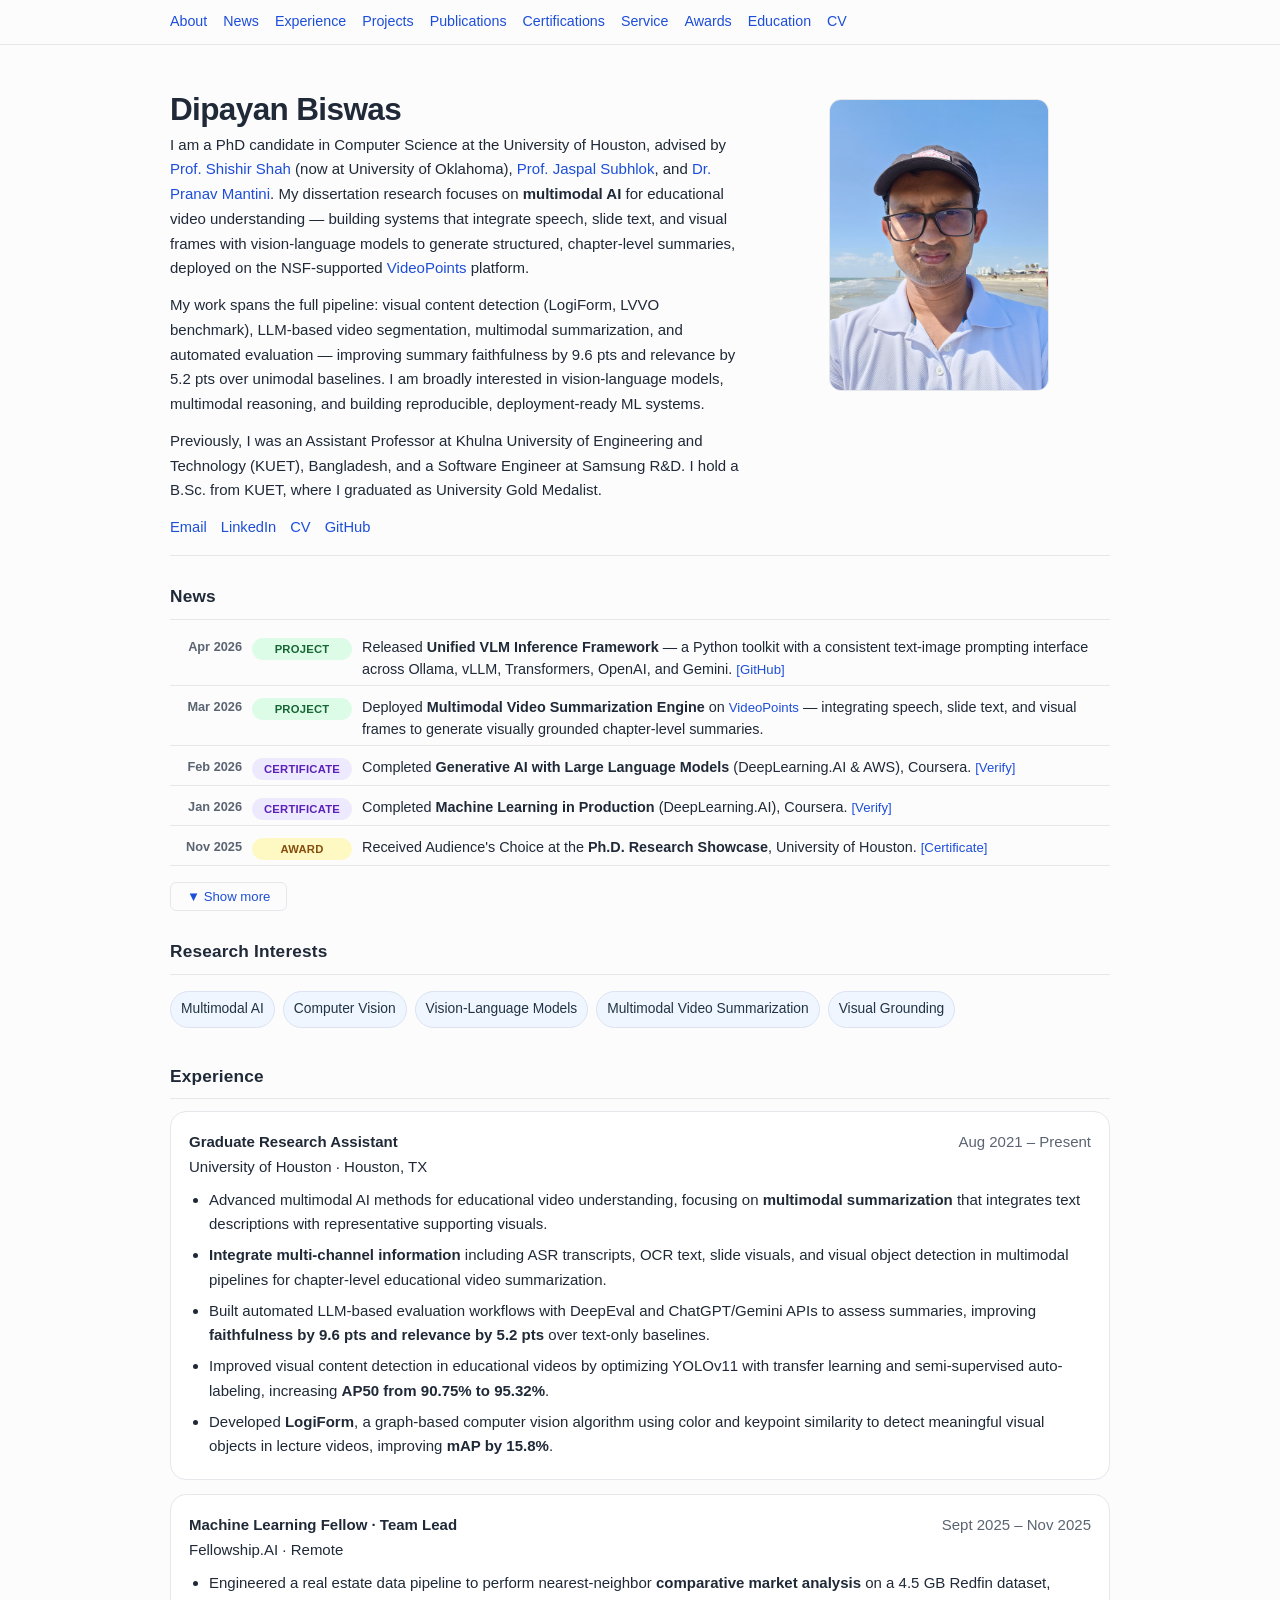
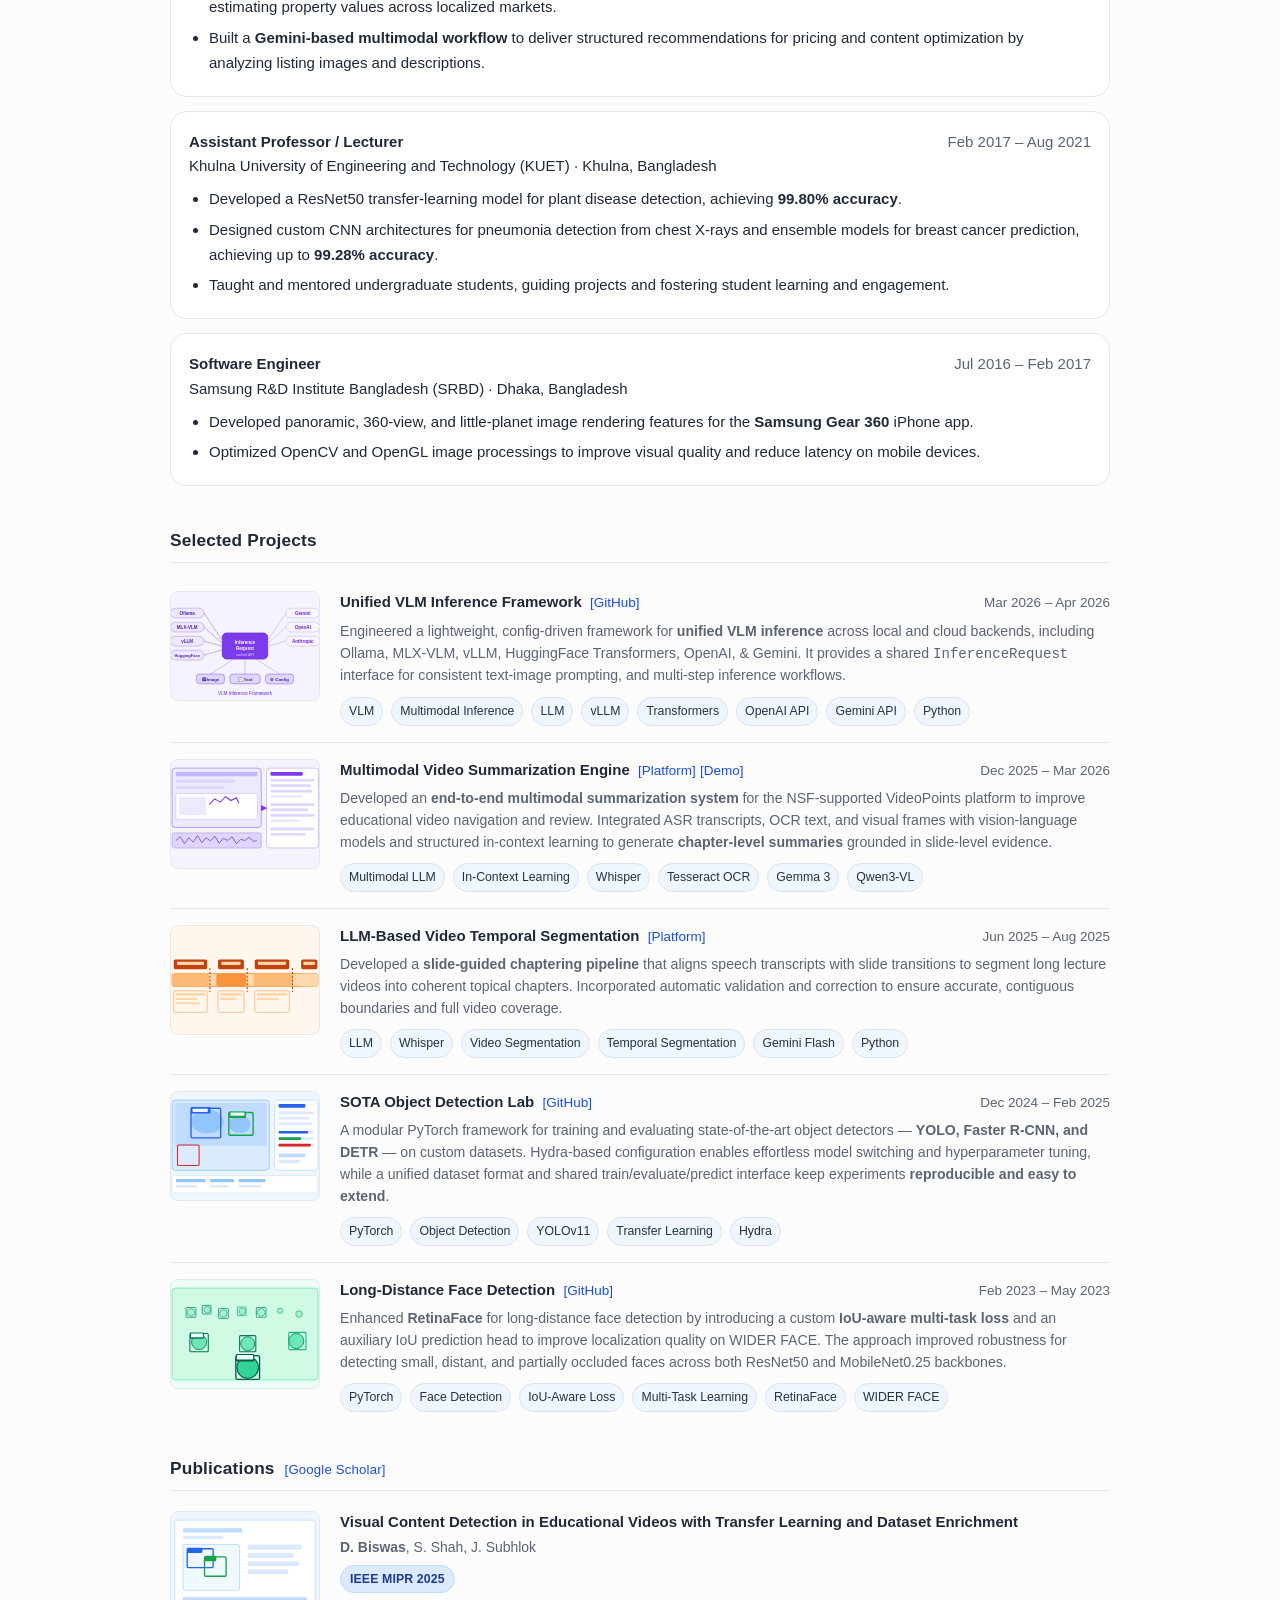
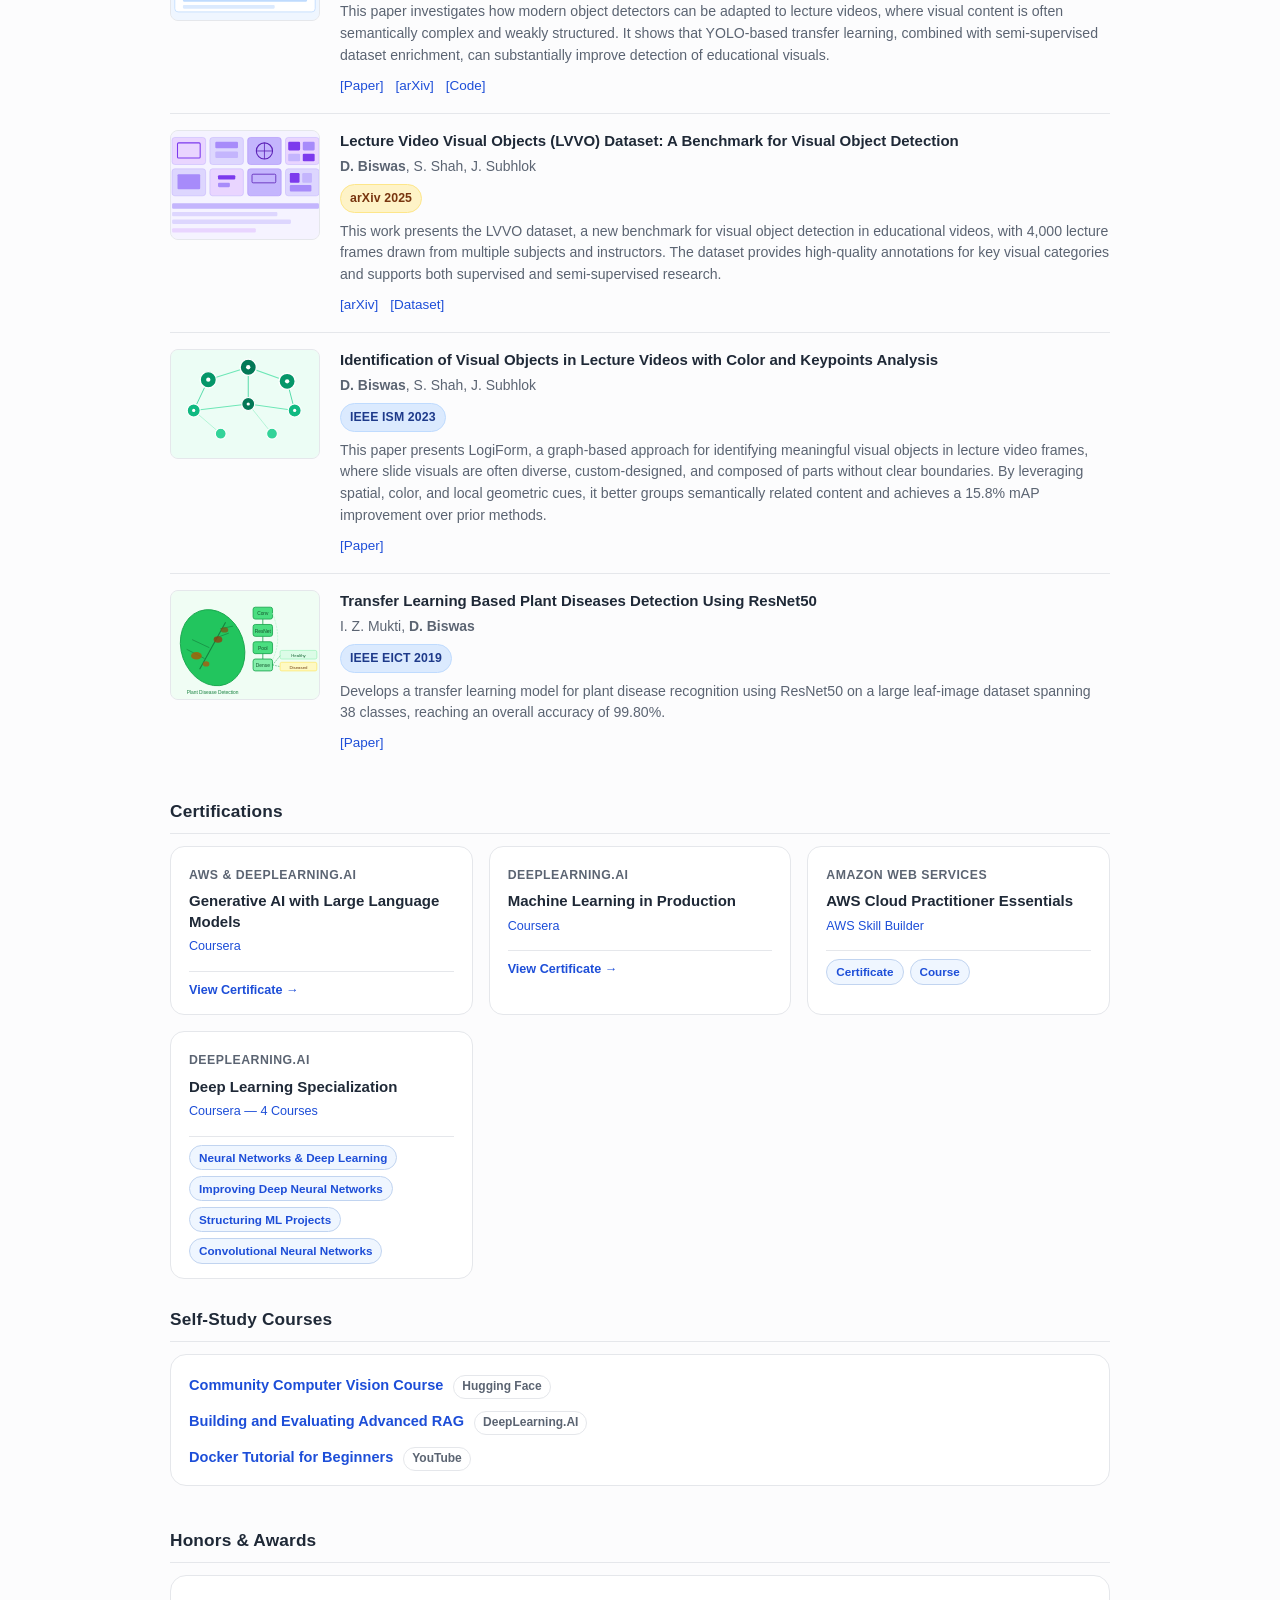
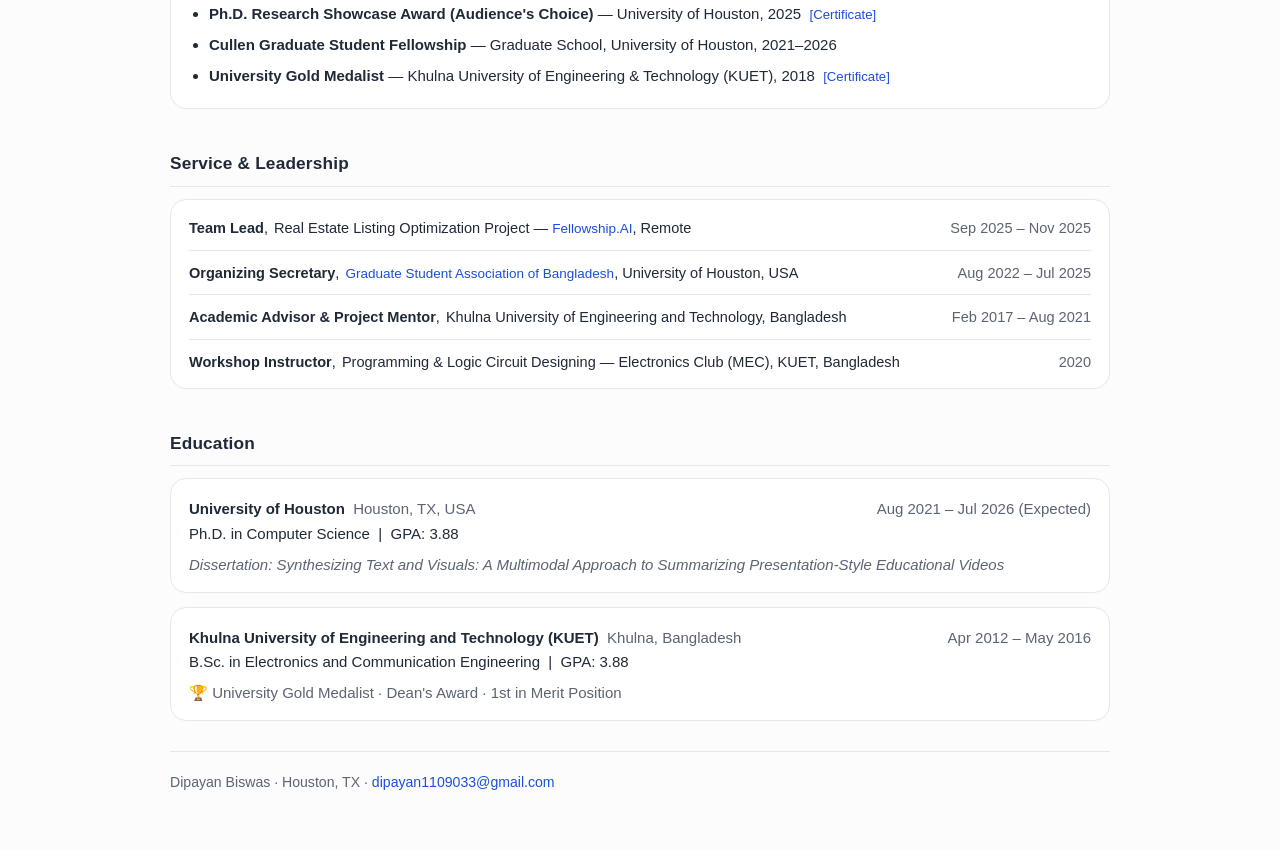
==== index.html @ 26b4e545 "intro updated" ====
<!DOCTYPE html>
<html lang="en">
<head>
  <meta charset="UTF-8" />
  <meta name="viewport" content="width=device-width, initial-scale=1.0" />
  <title>Dipayan Biswas &ndash; PhD Candidate, University of Houston</title>
  <meta name="description" content="Dipayan Biswas &mdash; PhD Candidate in Computer Science at the University of Houston. Research in multimodal AI, computer vision, and educational video understanding." />
  <link rel="stylesheet" href="style.css" />
</head>
<body>
  <nav>
    <div class="nav-inner">
      <a href="#about">About</a>
      <a href="#news">News</a>
      <a href="#experience">Experience</a>
      <a href="#projects">Projects</a>
      <a href="#publications">Publications</a>
      <a href="#certifications">Certifications</a>
      <a href="#service">Service</a>
      <a href="#honors">Awards</a>
      <a href="#education">Education</a>
      <a href="assets/Dipayan_Biswas_Resume.pdf" target="_blank" rel="noopener">CV</a>
    </div>
  </nav>

  <div class="wrap">
    <header id="about">
      <div class="intro">
        <h1>Dipayan Biswas</h1>
        <p>
          I am a PhD candidate in Computer Science at the University of Houston, advised by <a href="https://scholar.google.com/citations?user=gJ3JGSsAAAAJ&hl=en" target="_blank" rel="noopener">Prof. Shishir Shah</a> (now at University of Oklahoma), <a href="https://scholar.google.com/citations?user=casX4XgAAAAJ&hl=en" target="_blank" rel="noopener">Prof. Jaspal Subhlok</a>, and <a href="https://scholar.google.com/citations?user=92kHkLAAAAAJ&hl=en" target="_blank" rel="noopener">Dr. Pranav Mantini</a>. My dissertation research focuses on <strong>multimodal AI</strong> for educational video understanding &mdash; building systems that integrate speech, slide text, and visual frames with vision-language models to generate structured, chapter-level summaries, deployed on the NSF-supported <a href="https://videopoints.org/" target="_blank" rel="noopener">VideoPoints</a> platform.
        </p>
        <p>
          My work spans the full pipeline: visual content detection (LogiForm, LVVO benchmark), LLM-based video segmentation, multimodal summarization, and automated evaluation &mdash; improving summary faithfulness by 9.6 pts and relevance by 5.2 pts over unimodal baselines. I am broadly interested in vision-language models, multimodal reasoning, and building reproducible, deployment-ready ML systems.
        </p>
        <p>
          Previously, I was an Assistant Professor at Khulna University of Engineering and Technology (KUET), Bangladesh, and a Software Engineer at Samsung R&amp;D. I hold a B.Sc. from KUET, where I graduated as University Gold Medalist.
        </p>
        <div class="links">
          <a href="mailto:dipayan1109033@gmail.com">Email</a>
          <a href="https://linkedin.com/in/dbiswas33" target="_blank" rel="noopener">LinkedIn</a>
          <a href="assets/Dipayan_Biswas_Resume.pdf" target="_blank" rel="noopener">CV</a>
          <a href="https://github.com/dbiswas55" target="_blank" rel="noopener">GitHub</a>
          <!-- <a href="https://scholar.google.com/citations?user=PLACEHOLDER" target="_blank" rel="noopener">Google Scholar</a> -->
        </div>
      </div>
      <div class="photo">
        <img src="assets/photo.jpeg" alt="Dipayan Biswas" />
      </div>
    </header>

    <!-- NEWS -->
    <section id="news">
      <h2>News</h2>
      <ul class="news-list" id="news-list">
        <li data-index="0">
          <span class="news-date">Apr 2026</span>
          <span class="news-tag tag-project">Project</span>
          <span class="news-text">Released <strong>Unified VLM Inference Framework</strong> — a Python toolkit with a consistent text-image prompting interface across Ollama, vLLM, Transformers, OpenAI, and Gemini. <a href="https://github.com/dbiswas55/VLM-Inferences" target="_blank" rel="noopener" class="section-link">[GitHub]</a></span>
        </li>
        <li data-index="1">
          <span class="news-date">Mar 2026</span>
          <span class="news-tag tag-project">Project</span>
          <span class="news-text">Deployed <strong>Multimodal Video Summarization Engine</strong> on <a href="https://videopoints.org" target="_blank" rel="noopener" class="section-link">VideoPoints</a> — integrating speech, slide text, and visual frames to generate visually grounded chapter-level summaries.</span>
        </li>
        <li data-index="2">
          <span class="news-date">Feb 2026</span>
          <span class="news-tag tag-cert">Certificate</span>
          <span class="news-text">Completed <strong>Generative AI with Large Language Models</strong> (DeepLearning.AI &amp; AWS), Coursera. <a href="https://www.coursera.org/account/accomplishments/verify/81IALDZGU7AP" target="_blank" rel="noopener" class="section-link">[Verify]</a></span>
        </li>
        <li data-index="3">
          <span class="news-date">Jan 2026</span>
          <span class="news-tag tag-cert">Certificate</span>
          <span class="news-text">Completed <strong>Machine Learning in Production</strong> (DeepLearning.AI), Coursera. <a href="https://www.coursera.org/account/accomplishments/verify/0VEG5PX91CWO" target="_blank" rel="noopener" class="section-link">[Verify]</a></span>
        </li>
        <li data-index="4">
          <span class="news-date">Nov 2025</span>
          <span class="news-tag tag-award">Award</span>
          <span class="news-text">Received Audience&#39;s Choice at the <strong>Ph.D. Research Showcase</strong>, University of Houston. <a href="assets/docs/certificates/phd_research_showcase.pdf" target="_blank" rel="noopener" class="section-link">[Certificate]</a></span>
        </li>
        <li data-index="5" class="news-hidden">
          <span class="news-date">Nov 2025</span>
          <span class="news-tag tag-industry">Industry</span>
          <span class="news-text">Completed ML Fellowship at <strong>Fellowship.AI</strong> as Team Lead for a real estate multimodal pipeline project.</span>
        </li>
        <li data-index="6" class="news-hidden">
          <span class="news-date">Nov 2025</span>
          <span class="news-tag tag-cert">Certificate</span>
          <span class="news-text">Completed <strong>AWS Cloud Practitioner Essentials</strong> (Amazon Web Services). <a href="assets/docs/certificates/aws_cloud_practitioner.pdf" target="_blank" rel="noopener" class="section-link">[Certificate]</a></span>
        </li>
        <li data-index="7" class="news-hidden">
          <span class="news-date">Aug 2025</span>
          <span class="news-tag tag-talk">Talk</span>
          <span class="news-text">Presented at <strong>IEEE MIPR 2025</strong> (San Jose, CA) &mdash; <em>&#8220;Visual Content Detection in Educational Videos with Transfer Learning and Dataset Enrichment&#8221;</em>.</span>
        </li>
        <li data-index="8" class="news-hidden">
          <span class="news-date">Aug 2025</span>
          <span class="news-tag tag-project">Project</span>
          <span class="news-text">Deployed <strong>LLM-Based Video Temporal Segmentation</strong> on <a href="https://videopoints.org" target="_blank" rel="noopener" class="section-link">VideoPoints</a> — slide-guided lecture video chaptering.</span>
        </li>
        <li data-index="13" class="news-hidden">
          <span class="news-date">Jul 2025</span>
          <span class="news-tag tag-misc">Course</span>
          <span class="news-text">Completed <a href="https://learn.deeplearning.ai/courses/building-evaluating-advanced-rag" target="_blank" rel="noopener"><strong>Building and Evaluating Advanced RAG</strong></a> — DeepLearning.AI.</span>
        </li>
        <li data-index="9" class="news-hidden">
          <span class="news-date">Jul 2025</span>
          <span class="news-tag tag-misc">Service</span>
          <span class="news-text">Concluded 3 years as <strong>Organizing Secretary</strong>, Graduate Student Association of Bangladesh (GSAB), University of Houston.</span>
        </li>
        <li data-index="10" class="news-hidden">
          <span class="news-date">Jun 2025</span>
          <span class="news-tag tag-paper">Dataset</span>
          <span class="news-text">Released <strong>LVVO</strong>, a new benchmark for visual object detection in lecture videos. <a href="https://arxiv.org/abs/2506.13657" target="_blank" rel="noopener" class="section-link">[arXiv]</a></span>
        </li>
        <li data-index="11" class="news-hidden">
          <span class="news-date">May 2025</span>
          <span class="news-tag tag-paper">Paper</span>
          <span class="news-text"><em>&#8220;Visual Content Detection in Educational Videos with Transfer Learning and Dataset Enrichment&#8221;</em> accepted at <strong>IEEE MIPR 2025</strong>.</span>
        </li>
        <li data-index="12" class="news-hidden">
          <span class="news-date">Feb 2025</span>
          <span class="news-tag tag-project">Project</span>
          <span class="news-text">Released <strong>SOTA Object Detection Lab</strong> — modular PyTorch framework for training YOLO, Faster R-CNN, and DETR with Hydra config. <a href="https://github.com/dbiswas55/SOTA-Detection-Lab" target="_blank" rel="noopener" class="section-link">[GitHub]</a></span>
        </li>
        <li data-index="14" class="news-hidden">
          <span class="news-date"> Dec 2024</span>
          <span class="news-tag tag-misc">Course</span>
          <span class="news-text">Completed <a href="https://huggingface.co/learn/computer-vision-course/unit0/welcome/welcome" target="_blank" rel="noopener"><strong>Community Computer Vision Course</strong></a> — Hugging Face.</span>
        </li>
        <li data-index="15" class="news-hidden">
          <span class="news-date">2023</span>
          <span class="news-tag tag-misc">Course</span>
          <span class="news-text">Completed <a href="https://www.youtube.com/watch?v=pTFZFxd4hOI" target="_blank" rel="noopener"><strong>Docker Tutorial for Beginners</strong></a> — YouTube.</span>
        </li>
        <li data-index="16" class="news-hidden">
          <span class="news-date">2022</span>
          <span class="news-tag tag-misc">Service</span>
          <span class="news-text">Joined as <strong>Organizing Secretary</strong>, Graduate Student Association of Bangladesh (GSAB), University of Houston.</span>
        </li>
      </ul>
      <button class="news-toggle" id="news-toggle" onclick="toggleNews()">&#9660;&nbsp;Show more</button>
    </section>

    <!-- RESEARCH INTERESTS -->
    <section id="research">
      <h2>Research Interests</h2>
      <div class="chips" style="padding: 4px 0 8px;">
        <span class="chip">Multimodal AI</span>
        <span class="chip">Computer Vision</span>
        <span class="chip">Vision-Language Models</span>
        <span class="chip">Multimodal Video Summarization</span>
        <span class="chip">Visual Grounding</span>
        <!-- <span class="chip">Object Detection</span> -->
      </div>
    </section>

    <!-- EXPERIENCE -->
    <section id="experience">
      <h2>Experience</h2>

      <div class="card">
        <div class="item-head">
          <div>
            <div class="role">Graduate Research Assistant</div>
            <div>University of Houston &middot; Houston, TX</div>
          </div>
          <div class="meta">Aug 2021 &ndash; Present</div>
        </div>
        <ul>
          <li>Advanced multimodal AI methods for educational video understanding, focusing on <strong>multimodal summarization</strong> that integrates text descriptions with representative supporting visuals.</li>
          <li><strong> Integrate multi-channel information</strong> including ASR transcripts, OCR text, slide visuals, and visual object detection in multimodal pipelines for chapter-level educational video summarization.</li>
          <li>Built automated LLM-based evaluation workflows with DeepEval and ChatGPT/Gemini APIs to assess summaries, improving <strong>faithfulness by 9.6 pts and relevance by 5.2 pts</strong> over text-only baselines.</li>
          <li>Improved visual content detection in educational videos by optimizing YOLOv11 with transfer learning and semi-supervised auto-labeling, increasing <strong>AP50 from 90.75% to 95.32%</strong>.</li>
          <li>Developed <strong>LogiForm</strong>, a graph-based computer vision algorithm using color and keypoint similarity to detect meaningful visual objects in lecture videos, improving <strong>mAP by 15.8%</strong>.</li>
        </ul>
      </div>

      <div class="card">
        <div class="item-head">
          <div>
            <div class="role">Machine Learning Fellow &middot; Team Lead</div>
            <div>Fellowship.AI &middot; Remote</div>
          </div>
          <div class="meta">Sept 2025 &ndash; Nov 2025</div>
        </div>
        <ul>
          <li>Engineered a real estate data pipeline to perform nearest-neighbor <strong>comparative market analysis</strong> on a 4.5 GB Redfin dataset, estimating property values across localized markets.</li>
          <li>Built a <strong>Gemini-based multimodal workflow</strong> to deliver structured recommendations for pricing and content optimization by analyzing listing images and descriptions.</li>
        </ul>
      </div>

      <div class="card">
        <div class="item-head">
          <div>
            <div class="role">Assistant Professor / Lecturer</div>
            <div>Khulna University of Engineering and Technology (KUET) &middot; Khulna, Bangladesh</div>
          </div>
          <div class="meta">Feb 2017 &ndash; Aug 2021</div>
        </div>
        <ul>
          <li>Developed a ResNet50 transfer-learning model for plant disease detection, achieving <strong>99.80% accuracy</strong>.</li>
          <li>Designed custom CNN architectures for pneumonia detection from chest X-rays and ensemble models for breast cancer prediction, achieving up to <strong>99.28% accuracy</strong>.</li>
          <li>Taught and mentored undergraduate students, guiding projects and fostering student learning and engagement.</li>
        </ul>
      </div>

      <div class="card">
        <div class="item-head">
          <div>
            <div class="role">Software Engineer</div>
            <div>Samsung R&amp;D Institute Bangladesh (SRBD) &middot; Dhaka, Bangladesh</div>
          </div>
          <div class="meta">Jul 2016 &ndash; Feb 2017</div>
        </div>
        <ul>
          <li>Developed panoramic, 360-view, and little-planet image rendering features for the <strong>Samsung Gear 360</strong> iPhone app.</li>
          <li>Optimized OpenCV and OpenGL image processings to improve visual quality and reduce latency on mobile devices.</li>
        </ul>
      </div>
    </section>

    <!-- PROJECTS -->
    <section id="projects">
      <h2>Selected Projects</h2>

      <div class="proj-card">
        <div class="proj-thumb">
          <img src="assets/images/projects/vlm_inference.svg" alt="VLM Inference Framework" />
        </div>
        <div class="proj-body">
          <div class="proj-head">
            <span class="proj-title">Unified VLM Inference Framework &nbsp;<a href="https://github.com/dbiswas55/VLM-Inferences" target="_blank" rel="noopener" class="inline-link">[GitHub]</a></span>
            <span class="meta proj-date">Mar 2026 &ndash; Apr 2026</span>
          </div>
          <p class="pub-desc">Engineered a lightweight, config-driven framework for <strong>unified VLM inference</strong> across local and cloud backends, including Ollama, MLX-VLM, vLLM, HuggingFace Transformers, OpenAI, &amp; Gemini. It provides a shared <code>InferenceRequest</code> interface for consistent text-image prompting, and multi-step inference workflows.</p>
          <!-- , and efficient lazy-loaded local clients -->
          <div class="chips proj-chips">
            <span class="chip">VLM</span>
            <span class="chip">Multimodal Inference</span>
            <span class="chip">LLM</span>
            <span class="chip">vLLM</span>
            <span class="chip">Transformers</span>
            <span class="chip">OpenAI API</span>
            <span class="chip">Gemini API</span>
            <span class="chip">Python</span>
          </div>
        </div>
      </div>

      <div class="proj-card">
        <div class="proj-thumb">
          <img src="assets/images/projects/multimodal_summarization.svg" alt="Multimodal Video Summarization" />
        </div>
        <div class="proj-body">
          <div class="proj-head">
            <span class="proj-title">Multimodal Video Summarization Engine &nbsp;<a href="https://videopoints.org" target="_blank" rel="noopener" class="inline-link">[Platform]</a> <a href="https://new.videopoints.org/public/data/resources/review_summary_guide_embed.html" target="_blank" rel="noopener" class="inline-link">[Demo]</a></span>
            <span class="meta proj-date">Dec 2025 &ndash; Mar 2026</span>
          </div>
          <p class="pub-desc">Developed an <strong>end-to-end multimodal summarization system</strong> for the NSF-supported VideoPoints platform to improve educational video navigation and review. Integrated ASR transcripts, OCR text, and visual frames with vision-language models and structured in-context learning to generate <strong>chapter-level summaries</strong> grounded in slide-level evidence.</p>
          <div class="chips proj-chips">
            <span class="chip">Multimodal LLM</span>
            <span class="chip">In-Context Learning</span>
            <span class="chip">Whisper</span>
            <span class="chip">Tesseract OCR</span>
            <span class="chip">Gemma 3</span>
            <span class="chip">Qwen3-VL</span>
          </div>
        </div>
      </div>

      <div class="proj-card">
        <div class="proj-thumb">
          <img src="assets/images/projects/video_segmentation.svg" alt="LLM Video Temporal Segmentation" />
        </div>
        <div class="proj-body">
          <div class="proj-head">
            <span class="proj-title">LLM-Based Video Temporal Segmentation &nbsp;<a href="https://videopoints.org" target="_blank" rel="noopener" class="inline-link">[Platform]</a></span>
            <span class="meta proj-date">Jun 2025 &ndash; Aug 2025</span>
          </div>
          <p class="pub-desc">Developed a <strong>slide-guided chaptering pipeline</strong> that aligns speech transcripts with slide transitions to segment long lecture videos into coherent topical chapters. Incorporated automatic validation and correction to ensure accurate, contiguous boundaries and full video coverage.</p>
          <div class="chips proj-chips">
            <span class="chip">LLM</span>
            <span class="chip">Whisper</span>
            <span class="chip">Video Segmentation</span>
            <span class="chip">Temporal Segmentation</span>
            <span class="chip">Gemini Flash</span>
            <span class="chip">Python</span>
          </div>
        </div>
      </div>

      <div class="proj-card">
        <div class="proj-thumb">
          <img src="assets/images/projects/object_detection.svg" alt="SOTA Object Detection Lab" />
        </div>
        <div class="proj-body">
          <div class="proj-head">
            <span class="proj-title">SOTA Object Detection Lab &nbsp;<a href="https://github.com/dbiswas55/SOTA-Detection-Lab" target="_blank" rel="noopener" class="inline-link">[GitHub]</a></span>
            <span class="meta proj-date">Dec 2024 &ndash; Feb 2025</span>
          </div>
          <p class="pub-desc">A modular PyTorch framework for training and evaluating state-of-the-art object detectors &mdash; <strong>YOLO, Faster R-CNN, and DETR</strong> &mdash; on custom datasets. Hydra-based configuration enables effortless model switching and hyperparameter tuning, while a unified dataset format and shared train/evaluate/predict interface keep experiments <strong>reproducible and easy to extend</strong>.</p>
          <div class="chips proj-chips">
            <span class="chip">PyTorch</span>
            <span class="chip">Object Detection</span>
            <span class="chip">YOLOv11</span>
            <span class="chip">Transfer Learning</span>
            <span class="chip">Hydra</span>
          </div>
        </div>
      </div>

      <div class="proj-card">
        <div class="proj-thumb">
          <img src="assets/images/projects/face_detection.svg" alt="Long-Distance Face Detection" />
        </div>
        <div class="proj-body">
          <div class="proj-head">
            <span class="proj-title">Long-Distance Face Detection &nbsp;<a href="https://github.com/dbiswas55/Pytorch_Retinaface-v.2" target="_blank" rel="noopener" class="inline-link">[GitHub]</a></span>
            <span class="meta proj-date">Feb 2023 &ndash; May 2023</span>
          </div>
          <p class="pub-desc">Enhanced <strong>RetinaFace</strong> for long-distance face detection by introducing a custom <strong>IoU-aware multi-task loss</strong> and an auxiliary IoU prediction head to improve localization quality on WIDER FACE. The approach improved robustness for detecting small, distant, and partially occluded faces across both ResNet50 and MobileNet0.25 backbones.</p>
          <div class="chips proj-chips">
            <span class="chip">PyTorch</span>
            <span class="chip">Face Detection</span>
            <span class="chip">IoU-Aware Loss</span>
            <span class="chip">Multi-Task Learning</span>
            <span class="chip">RetinaFace</span>
            <span class="chip">WIDER FACE</span>
          </div>
        </div>
      </div>
    </section>

    <!-- PUBLICATIONS -->
    <section id="publications">
      <h2>Publications &nbsp;<a href="https://scholar.google.com/citations?user=ABYZTxMAAAAJ" target="_blank" rel="noopener" class="section-link">[Google Scholar]</a></h2>

      <div class="pub-card">
        <div class="pub-thumb">
          <img src="assets/images/publications/mipr2025.svg" alt="MIPR 2025 thumbnail" />
        </div>
        <div class="pub-body">
          <div class="pub-title">
            <a href="https://ieeexplore.ieee.org/abstract/document/11225934" target="_blank" rel="noopener">Visual Content Detection in Educational Videos with Transfer Learning and Dataset Enrichment</a>
          </div>
          <div class="pub-authors"><strong>D. Biswas</strong>, S. Shah, J. Subhlok</div>
          <div class="pub-venue"><span class="venue-badge venue-conf">IEEE MIPR 2025</span></div>
          <p class="pub-desc">This paper investigates how modern object detectors can be adapted to lecture videos, where visual content is often semantically complex and weakly structured. It shows that YOLO-based transfer learning, combined with semi-supervised dataset enrichment, can substantially improve detection of educational visuals.</p>
          <div class="pub-links">
            <a href="https://ieeexplore.ieee.org/abstract/document/11225934" target="_blank" rel="noopener">[Paper]</a>
            <a href="https://arxiv.org/abs/2506.21903" target="_blank" rel="noopener">[arXiv]</a>
            <a href="https://github.com/dbiswas55/edu-video-visual-detection" target="_blank" rel="noopener">[Code]</a>
          </div>
        </div>
      </div>

      <div class="pub-card">
        <div class="pub-thumb">
          <img src="assets/images/publications/lvvo2025.svg" alt="LVVO dataset thumbnail" />
        </div>
        <div class="pub-body">
          <div class="pub-title">
            <a href="https://arxiv.org/abs/2506.13657" target="_blank" rel="noopener">Lecture Video Visual Objects (LVVO) Dataset: A Benchmark for Visual Object Detection</a>
          </div>
          <div class="pub-authors"><strong>D. Biswas</strong>, S. Shah, J. Subhlok</div>
          <div class="pub-venue"><span class="venue-badge venue-preprint">arXiv 2025</span></div>
          <p class="pub-desc">This work presents the LVVO dataset, a new benchmark for visual object detection in educational videos, with 4,000 lecture frames drawn from multiple subjects and instructors. The dataset provides high-quality annotations for key visual categories and supports both supervised and semi-supervised research.</p>
          <div class="pub-links">
            <a href="https://arxiv.org/abs/2506.13657" target="_blank" rel="noopener">[arXiv]</a>
            <a href="https://github.com/dbiswas55/LVVO_dataset" target="_blank" rel="noopener">[Dataset]</a>
          </div>
        </div>
      </div>

      <div class="pub-card">
        <div class="pub-thumb">
          <img src="assets/images/publications/ism2023.svg" alt="ISM 2023 thumbnail" />
        </div>
        <div class="pub-body">
          <div class="pub-title">
            <a href="https://ieeexplore.ieee.org/document/10473488" target="_blank" rel="noopener">Identification of Visual Objects in Lecture Videos with Color and Keypoints Analysis</a>
          </div>
          <div class="pub-authors"><strong>D. Biswas</strong>, S. Shah, J. Subhlok</div>
          <div class="pub-venue"><span class="venue-badge venue-conf">IEEE ISM 2023</span></div>
          <p class="pub-desc">This paper presents LogiForm, a graph-based approach for identifying meaningful visual objects in lecture video frames, where slide visuals are often diverse, custom-designed, and composed of parts without clear boundaries. By leveraging spatial, color, and local geometric cues, it better groups semantically related content and achieves a 15.8% mAP improvement over prior methods.</p>
          <div class="pub-links">
            <a href="https://ieeexplore.ieee.org/document/10473488" target="_blank" rel="noopener">[Paper]</a>
          </div>
        </div>
      </div>

      <div class="pub-card">
        <div class="pub-thumb">
          <img src="assets/images/publications/plant2020.svg" alt="Plant Disease Detection thumbnail" />
        </div>
        <div class="pub-body">
          <div class="pub-title">
            <a href="https://ieeexplore.ieee.org/abstract/document/9068805" target="_blank" rel="noopener">Transfer Learning Based Plant Diseases Detection Using ResNet50</a>
          </div>
          <div class="pub-authors">I. Z. Mukti, <strong>D. Biswas</strong></div>
          <div class="pub-venue"><span class="venue-badge venue-conf">IEEE EICT 2019</span></div>
          <p class="pub-desc">Develops a transfer learning model for plant disease recognition using ResNet50 on a large leaf-image dataset spanning 38 classes, reaching an overall accuracy of 99.80%.</p>
          <div class="pub-links">
            <a href="https://ieeexplore.ieee.org/abstract/document/9068805" target="_blank" rel="noopener">[Paper]</a>
          </div>
        </div>
      </div>
    </section>

    <!-- CERTIFICATIONS -->
    <section id="certifications">
      <h2>Certifications</h2>
      <div class="cert-grid">

        <div class="cert-card">
          <div class="cert-issuer">AWS &amp; DeepLearning.AI</div>
          <div class="cert-name">Generative AI with Large Language Models</div>
          <div class="cert-platform">Coursera</div>
          <a href="https://www.coursera.org/account/accomplishments/verify/81IALDZGU7AP" target="_blank" rel="noopener" class="cert-link">View Certificate &rarr;</a>
        </div>

        <div class="cert-card">
          <div class="cert-issuer">DeepLearning.AI</div>
          <div class="cert-name">Machine Learning in Production</div>
          <div class="cert-platform">Coursera</div>
          <a href="https://www.coursera.org/account/accomplishments/verify/0VEG5PX91CWO" target="_blank" rel="noopener" class="cert-link">View Certificate &rarr;</a>
        </div>

        <div class="cert-card">
          <div class="cert-issuer">Amazon Web Services</div>
          <div class="cert-name">AWS Cloud Practitioner Essentials</div>
          <div class="cert-platform">AWS Skill Builder</div>
          <div class="cert-courses">
            <a href="assets/docs/certificates/aws_cloud_practitioner.pdf" target="_blank" rel="noopener">Certificate</a>
            <a href="https://skillbuilder.aws/learn/94T2BEN85A/aws-cloud-practitioner-essentials/8D79F3AVR7" target="_blank" rel="noopener">Course</a>
          </div>
        </div>

        <div class="cert-card">
          <div class="cert-issuer">DeepLearning.AI</div>
          <div class="cert-name">Deep Learning Specialization</div>
          <div class="cert-platform">Coursera &mdash; 4 Courses</div>
          <div class="cert-courses">
            <a href="https://www.coursera.org/account/accomplishments/verify/YF2LMZ4WJ33S" target="_blank" rel="noopener">Neural Networks &amp; Deep Learning</a>
            <a href="https://www.coursera.org/account/accomplishments/verify/L6N8D8YSW9C9" target="_blank" rel="noopener">Improving Deep Neural Networks</a>
            <a href="https://www.coursera.org/account/accomplishments/verify/8SJHKKYC3TZA" target="_blank" rel="noopener">Structuring ML Projects</a>
            <a href="https://www.coursera.org/account/accomplishments/verify/EPPVT4428R52" target="_blank" rel="noopener">Convolutional Neural Networks</a>
          </div>
        </div>

      </div>
    </section>

    <!-- SELF-STUDY COURSES -->
    <section id="courses">
      <h2>Self-Study Courses</h2>
      <div class="card">
        <div class="course-list">
          <div class="course-item">
            <a href="https://huggingface.co/learn/computer-vision-course/unit0/welcome/welcome" target="_blank" rel="noopener" class="course-name">Community Computer Vision Course</a>
            <span class="course-org">Hugging Face</span>
          </div>
          <div class="course-item">
            <a href="https://learn.deeplearning.ai/courses/building-evaluating-advanced-rag" target="_blank" rel="noopener" class="course-name">Building and Evaluating Advanced RAG</a>
            <span class="course-org">DeepLearning.AI</span>
          </div>
          <div class="course-item">
            <a href="https://www.youtube.com/watch?v=pTFZFxd4hOI" target="_blank" rel="noopener" class="course-name">Docker Tutorial for Beginners</a>
            <span class="course-org">YouTube</span>
          </div>
        </div>
      </div>
    </section>

    <!-- HONORS -->
    <section id="honors">
      <h2>Honors &amp; Awards</h2>
      <div class="card">
        <ul>
          <li><strong>Ph.D. Research Showcase Award (Audience&#39;s Choice)</strong> &mdash; University of Houston, 2025 &nbsp;<a href="assets/docs/certificates/phd_research_showcase.pdf" target="_blank" rel="noopener" class="section-link">[Certificate]</a></li>
          <li><strong>Cullen Graduate Student Fellowship</strong> &mdash; Graduate School, University of Houston, 2021&ndash;2026</li>
          <li><strong>University Gold Medalist</strong> &mdash; Khulna University of Engineering &amp; Technology (KUET), 2018 &nbsp;<a href="assets/docs/certificates/gold_certificate_KUET.pdf" target="_blank" rel="noopener" class="section-link">[Certificate]</a></li>
        </ul>
      </div>
    </section>

    <!-- SERVICE & LEADERSHIP -->
    <section id="service">
      <h2>Service &amp; Leadership</h2>
      <div class="card">
        <div class="service-list">

          <div class="service-item">
            <div class="service-head">
              <div>
                <span class="service-role">Team Lead</span><span class="service-sep">,</span>
                Real Estate Listing Optimization Project &mdash;
                <a href="https://fellowship.ai/" target="_blank" rel="noopener" class="inline-link">Fellowship.AI</a>, Remote
              </div>
              <div class="meta">Sep 2025 &ndash; Nov 2025</div>
            </div>
          </div>

          <div class="service-item">
            <div class="service-head">
              <div>
                <span class="service-role">Organizing Secretary</span><span class="service-sep">,</span>
                <a href="https://sites.google.com/view/gsab-uh/home" target="_blank" rel="noopener" class="inline-link">Graduate Student Association of Bangladesh</a>,
                University of Houston, USA
              </div>
              <div class="meta">Aug 2022 &ndash; Jul 2025</div>
            </div>
          </div>

          <div class="service-item">
            <div class="service-head">
              <div>
                <span class="service-role">Academic Advisor &amp; Project Mentor</span><span class="service-sep">,</span>
                Khulna University of Engineering and Technology, Bangladesh
              </div>
              <div class="meta">Feb 2017 &ndash; Aug 2021</div>
            </div>
          </div>

          <div class="service-item">
            <div class="service-head">
              <div>
                <span class="service-role">Workshop Instructor</span><span class="service-sep">,</span>
                Programming &amp; Logic Circuit Designing &mdash;
                Electronics Club (MEC), KUET, Bangladesh
              </div>
              <div class="meta">2020</div>
            </div>
          </div>

        </div>
      </div>
    </section>

    <!-- EDUCATION -->
    <section id="education">
      <h2>Education</h2>
      <div class="card">
        <div class="item-head">
          <div>
            <div class="role">University of Houston &nbsp;<span class="meta" style="font-weight:400">Houston, TX, USA</span></div>
            <div>Ph.D. in Computer Science &nbsp;&vert;&nbsp; GPA: 3.88</div>
          </div>
          <div class="meta">Aug 2021 &ndash; Jul 2026 (Expected)</div>
        </div>
        <div class="meta" style="margin-top:4px"><em>Dissertation: Synthesizing Text and Visuals: A Multimodal Approach to Summarizing Presentation-Style Educational Videos</em></div>
      </div>
      <div class="card">
        <div class="item-head">
          <div>
            <div class="role">Khulna University of Engineering and Technology (KUET) &nbsp;<span class="meta" style="font-weight:400">Khulna, Bangladesh</span></div>
            <div>B.Sc. in Electronics and Communication Engineering &nbsp;&vert;&nbsp; GPA: 3.88</div>
          </div>
          <div class="meta">Apr 2012 &ndash; May 2016</div>
        </div>
        <div class="meta" style="margin-top:4px">&#127942; University Gold Medalist &middot; Dean's Award &middot; 1st in Merit Position</div>
      </div>
    </section>

    <footer>
      Dipayan Biswas &middot; Houston, TX &middot; <a href="mailto:dipayan1109033@gmail.com">dipayan1109033@gmail.com</a>
    </footer>
  </div>
  <script>
    var newsExpanded = false;
    document.addEventListener('DOMContentLoaded', function() {
      document.querySelectorAll('.news-hidden').forEach(function(el) {
        el.style.display = 'none';
      });
    });
    function toggleNews() {
      newsExpanded = !newsExpanded;
      var hidden = document.querySelectorAll('.news-hidden');
      var btn = document.getElementById('news-toggle');
      hidden.forEach(function(el) {
        el.style.display = newsExpanded ? 'flex' : 'none';
      });
      btn.innerHTML = newsExpanded
        ? '&#9650;&nbsp;Show less'
        : '&#9660;&nbsp;Show more';
    }
  </script>
</body>
</html>
---- style.css ----
:root {
  --bg: #fcfcfd;
  --surface: #ffffff;
  --text: #1f2937;
  --muted: #5b6472;
  --line: #e5e7eb;
  --accent: #1d4ed8;
  --accent-soft: #eff6ff;
  --maxw: 980px;
}
* { box-sizing: border-box; }
html {
  font-size: 15px; /* base scale: change this one value to resize the whole site */
  scroll-behavior: smooth;
}
body {
  margin: 0;
  font-family: -apple-system, BlinkMacSystemFont, "Segoe UI", Roboto, Helvetica, Arial, sans-serif;
  color: var(--text);
  background: var(--bg);
  line-height: 1.65;
}
a { color: var(--accent); text-decoration: none; }
a:hover { text-decoration: underline; }
.wrap { max-width: var(--maxw); margin: 0 auto; padding: 28px 20px 56px; }
header {
  display: grid;
  grid-template-columns: 1.5fr 0.9fr;
  gap: 28px;
  align-items: start;
  padding-top: 18px;
  padding-bottom: 16px;
  border-bottom: 1px solid var(--line);
}
h1 {
  margin: 0 0 6px;
  font-size: 2.1rem;
  line-height: 1.15;
  letter-spacing: -0.02em;
}
.tagline {
  color: var(--muted);
  font-size: 1.05rem;
  margin-bottom: 14px;
}
.intro p { margin: 0 0 12px; }
.links {
  display: flex;
  flex-wrap: wrap;
  gap: 10px 14px;
  margin-top: 10px;
  font-size: 0.98rem;
}
.photo {
  display: flex;
  justify-content: center;
  align-items: flex-start;
  padding-top: 8px;
}
.photo img {
  width: 220px;
  height: auto;
  border-radius: 12px;
  border: 1px solid var(--line);
  display: block;
}
nav {
  position: sticky;
  top: 0;
  background: rgba(252,252,253,0.92);
  backdrop-filter: blur(8px);
  border-bottom: 1px solid var(--line);
  z-index: 10;
}
.nav-inner {
  max-width: var(--maxw);
  margin: 0 auto;
  padding: 10px 20px;
  display: flex;
  flex-wrap: wrap;
  gap: 10px 16px;
  font-size: 0.95rem;
}
section { padding-top: 26px; scroll-margin-top: 56px; }
header { scroll-margin-top: 56px; }
h2 {
  font-size: 1.15rem;
  margin: 0 0 12px;
  padding-bottom: 8px;
  border-bottom: 1px solid var(--line);
  letter-spacing: 0.01em;
}
.card {
  background: var(--surface);
  border: 1px solid var(--line);
  border-radius: 16px;
  padding: 18px 18px 14px;
  margin-bottom: 14px;
}
.item-head {
  display: flex;
  justify-content: space-between;
  gap: 16px;
  flex-wrap: wrap;
  margin-bottom: 6px;
}
.role { font-weight: 700; }
.meta { color: var(--muted); }
ul { margin: 8px 0 0 20px; padding: 0; }
li { margin-bottom: 6px; }
.chips {
  display: flex;
  flex-wrap: wrap;
  gap: 8px;
  margin-top: 10px;
}
.chip {
  padding: 6px 10px;
  border: 1px solid #dbe3f0;
  border-radius: 999px;
  background: var(--accent-soft);
  font-size: 0.92rem;
  color: #234;
}
/* ── Service & Leadership list ── */
.service-list { display: flex; flex-direction: column; gap: 12px; }
.service-item { border-bottom: 1px solid var(--line); padding-bottom: 10px; }
.service-item:last-child { border-bottom: none; padding-bottom: 0; }
.service-head {
  display: flex;
  justify-content: space-between;
  gap: 16px;
  flex-wrap: wrap;
  font-size: 0.97rem;
  line-height: 1.5;
}
.service-role { font-weight: 700; color: var(--text); }
.service-sep { margin-right: 2px; }

/* ── Self-study course list ── */
.course-list { display: flex; flex-direction: column; gap: 10px; }
.course-item {
  display: flex;
  align-items: baseline;
  gap: 10px;
  flex-wrap: wrap;
}
.course-name {
  font-size: 0.97rem;
  font-weight: 600;
  color: var(--accent);
  text-decoration: none;
}
.course-name:hover { text-decoration: underline; }
.course-org {
  font-size: 0.8rem;
  font-weight: 600;
  color: var(--muted);
  background: var(--surface);
  border: 1px solid var(--line);
  border-radius: 999px;
  padding: 1px 8px;
  white-space: nowrap;
}

/* ── Certification cards ── */
.cert-grid {
  display: grid;
  grid-template-columns: repeat(auto-fill, minmax(240px, 1fr));
  gap: 16px;
}
.cert-card {
  background: var(--surface);
  border: 1px solid var(--line);
  border-radius: 14px;
  padding: 18px 18px 14px;
  display: flex;
  flex-direction: column;
  gap: 4px;
}
.cert-issuer {
  font-size: 0.82rem;
  font-weight: 600;
  color: var(--muted);
  text-transform: uppercase;
  letter-spacing: 0.04em;
}
.cert-name {
  font-size: 1rem;
  font-weight: 700;
  color: var(--text);
  line-height: 1.35;
  margin-top: 2px;
}
.cert-platform {
  font-size: 0.84rem;
  color: var(--accent);
  font-weight: 500;
}
.cert-link {
  display: inline-block;
  margin-top: 10px;
  font-size: 0.84rem;
  color: var(--accent);
  text-decoration: none;
  font-weight: 600;
  border-top: 1px solid var(--line);
  padding-top: 8px;
  width: 100%;
}
.cert-link:hover { text-decoration: underline; }
.cert-courses {
  display: flex;
  flex-wrap: wrap;
  gap: 6px;
  margin-top: 10px;
  padding-top: 8px;
  border-top: 1px solid var(--line);
}
.cert-courses a {
  font-size: 0.78rem;
  font-weight: 600;
  color: var(--accent);
  text-decoration: none;
  background: var(--accent-soft);
  border: 1px solid #c1d4f0;
  border-radius: 999px;
  padding: 2px 9px;
  white-space: nowrap;
}
.cert-courses a:hover { text-decoration: underline; }

footer {
  margin-top: 30px;
  padding-top: 18px;
  border-top: 1px solid var(--line);
  color: var(--muted);
  font-size: 0.94rem;
  line-height: 1.8;
}

/* ── Inline link (code/paper inside role line) ── */
.inline-link {
  font-weight: 400;
  font-size: 0.9rem;
}

/* ── Section heading sub-link ── */
.section-link {
  font-size: 0.88rem;
  font-weight: 400;
  color: var(--accent);
}

/* ── News section ── */
.news-list {
  list-style: none;
  margin: 0;
  padding: 0;
}
.news-list li {
  display: flex;
  gap: 10px;
  align-items: flex-start;
  padding: 5px 0;
  border-bottom: 1px solid var(--line);
  font-size: 0.96rem;
  line-height: 1.5;
}
.news-list li:last-child { border-bottom: none; }
.news-hidden { display: none; }
.news-text { flex: 1; min-width: 0; }
.news-date {
  flex-shrink: 0;
  min-width: 72px;
  text-align: right;
  font-size: 0.85rem;
  font-weight: 600;
  color: var(--muted);
  font-variant-numeric: tabular-nums;
}
.news-tag {
  flex-shrink: 0;
  display: inline-block;
  width: 100px;
  text-align: center;
  padding: 2px 7px;
  border-radius: 999px;
  font-size: 0.75rem;
  font-weight: 700;
  letter-spacing: 0.02em;
  text-transform: uppercase;
  line-height: 1.6;
  margin-top: 1px;
}
.tag-paper  { background: #dbeafe; color: #1e40af; }
.tag-award  { background: #fef9c3; color: #854d0e; }
.tag-project { background: #dcfce7; color: #166534; }
.tag-cert   { background: #ede9fe; color: #5b21b6; }
.tag-talk   { background: #fee2e2; color: #991b1b; }
.tag-misc   { background: #f3f4f6; color: #374151; }
.tag-industry { background: #ffedd5; color: #9a3412; }
.news-toggle {
  margin-top: 10px;
  background: none;
  border: 1px solid var(--line);
  border-radius: 6px;
  padding: 6px 16px;
  font-size: 0.88rem;
  color: var(--accent);
  cursor: pointer;
  transition: background 0.15s;
}
.news-toggle:hover { background: var(--accent-soft); }

/* ── Publication cards ── */
.pub-card {
  display: flex;
  gap: 20px;
  padding: 16px 0;
  border-bottom: 1px solid var(--line);
}
.pub-card:first-of-type { padding-top: 8px; }
.pub-card:last-of-type { border-bottom: none; }
.pub-thumb {
  flex-shrink: 0;
  width: 150px;
}
.pub-thumb img {
  width: 150px;
  height: 110px;
  object-fit: cover;
  border-radius: 8px;
  border: 1px solid var(--line);
  display: block;
  background: #f3f4f6;
}
.pub-body { flex: 1; min-width: 0; }
.pub-title {
  font-size: 1rem;
  font-weight: 600;
  margin-bottom: 4px;
  line-height: 1.4;
}
.pub-title a { color: var(--text); }
.pub-title a:hover { color: var(--accent); text-decoration: underline; }
.pub-authors {
  font-size: 0.93rem;
  color: var(--muted);
  margin-bottom: 6px;
}
.pub-venue { margin-bottom: 8px; }
.venue-badge {
  display: inline-block;
  padding: 3px 9px;
  border-radius: 999px;
  font-size: 0.82rem;
  font-weight: 600;
  letter-spacing: 0.01em;
}
.venue-conf {
  background: #dbeafe;
  color: #1e3a8a;
  border: 1px solid #bfdbfe;
}
.venue-preprint {
  background: #fef3c7;
  color: #78350f;
  border: 1px solid #fde68a;
}
.pub-desc {
  font-size: 0.94rem;
  color: var(--muted);
  margin: 0 0 8px;
  line-height: 1.55;
}
.pub-links {
  display: flex;
  gap: 12px;
  font-size: 0.9rem;
}
.pub-links a { color: var(--accent); }
.pub-links a:hover { text-decoration: underline; }

/* ── Project cards ── */
.proj-card {
  display: flex;
  gap: 20px;
  padding: 16px 0;
  border-bottom: 1px solid var(--line);
}
.proj-card:last-of-type { border-bottom: none; }
.proj-thumb {
  flex-shrink: 0;
  width: 150px;
}
.proj-thumb img {
  width: 150px;
  height: 110px;
  object-fit: cover;
  border-radius: 8px;
  border: 1px solid var(--line);
  display: block;
  background: #f3f4f6;
}
.proj-body { flex: 1; min-width: 0; }
.proj-head {
  display: flex;
  justify-content: space-between;
  align-items: baseline;
  gap: 12px;
  flex-wrap: wrap;
  margin-bottom: 6px;
}
.proj-title {
  font-size: 1rem;
  font-weight: 600;
  line-height: 1.4;
  color: var(--text);
}
.proj-date { font-size: 0.9rem; }
.proj-chips { margin-top: 10px; }
.proj-chips .chip {
  padding: 3px 8px;
  font-size: 0.82rem;
}

@media (max-width: 760px) {
  header { grid-template-columns: 1fr; }
  .photo { justify-content: flex-start; }
  h1 { font-size: 1.8rem; }
  .wrap { padding-left: 16px; padding-right: 16px; }
  .nav-inner { padding-left: 16px; padding-right: 16px; }
  .news-list li { flex-wrap: wrap; gap: 4px; }
  .news-date { min-width: unset; }
  .pub-card { flex-direction: column; }
  .pub-thumb { width: 100%; }
  .pub-thumb img { width: 100%; height: 180px; }
  .proj-card { flex-direction: column; }
  .proj-thumb { width: 100%; }
  .proj-thumb img { width: 100%; height: 160px; }
}
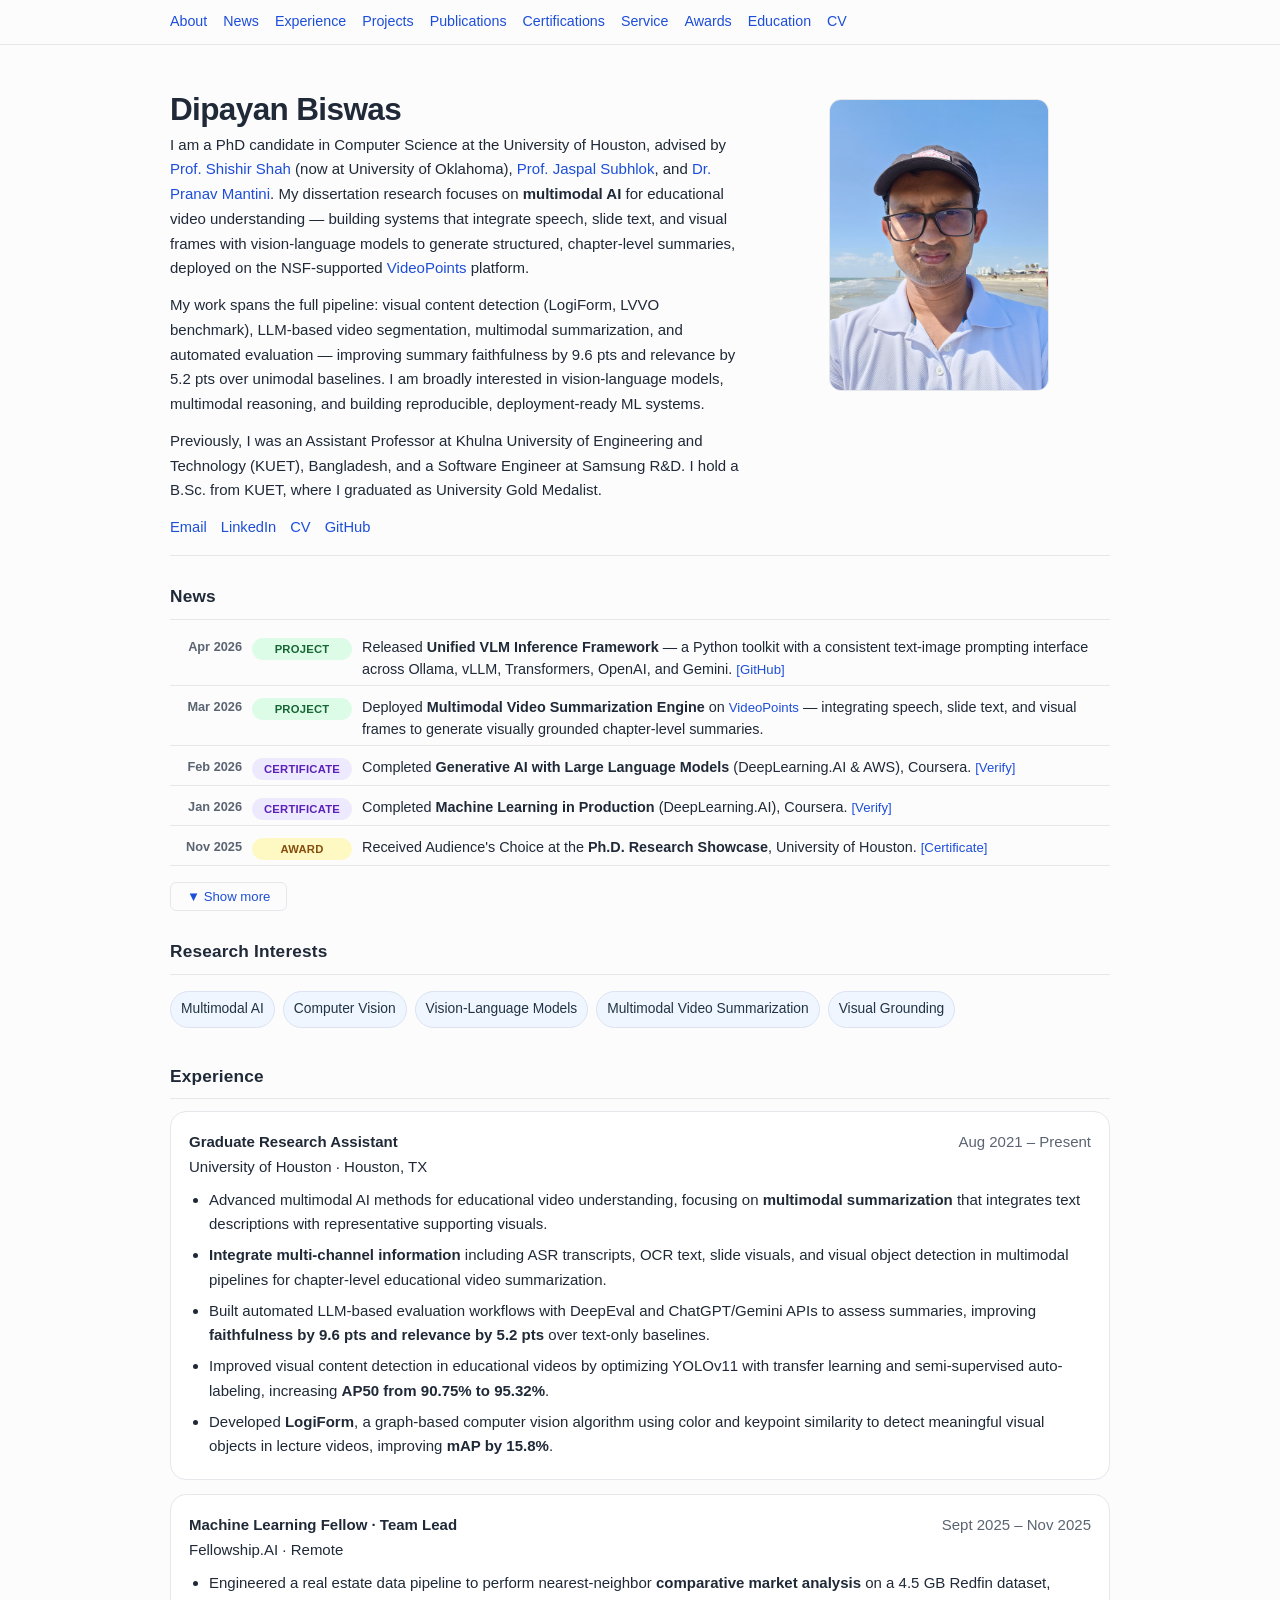
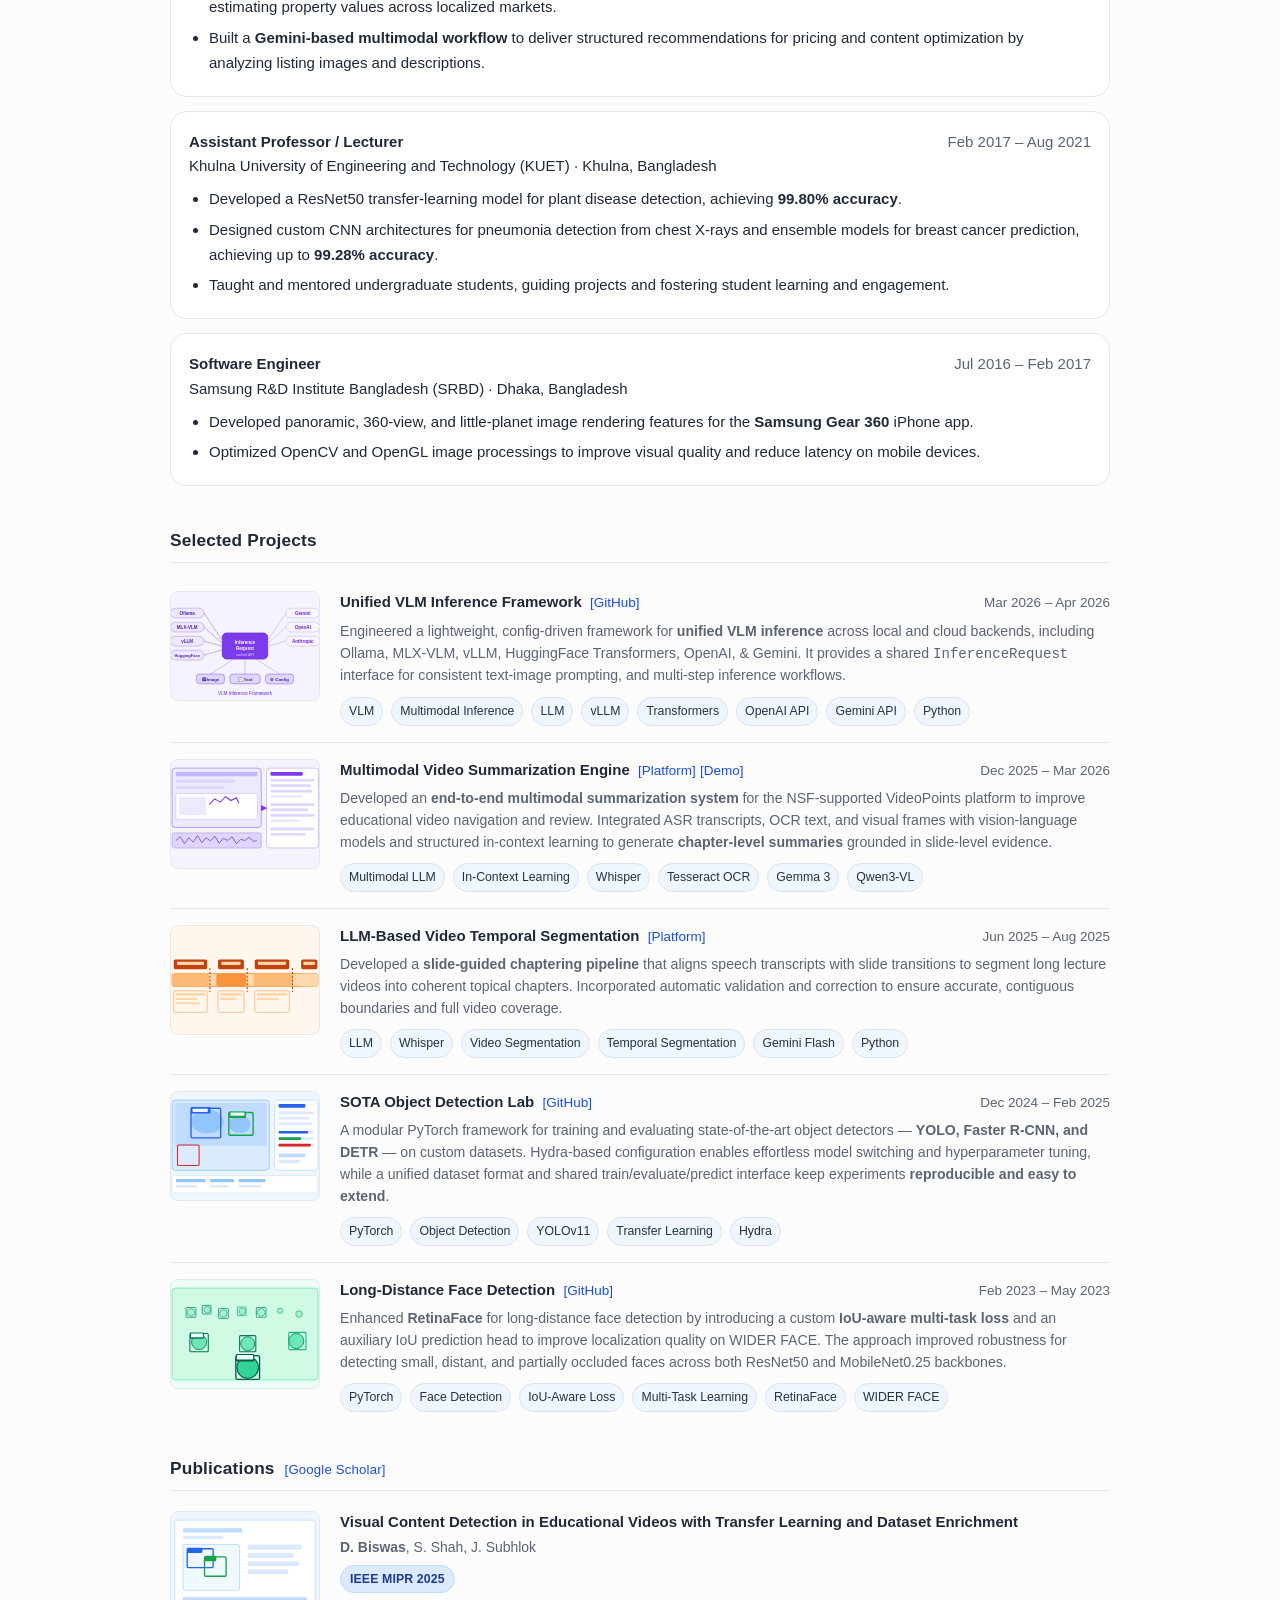
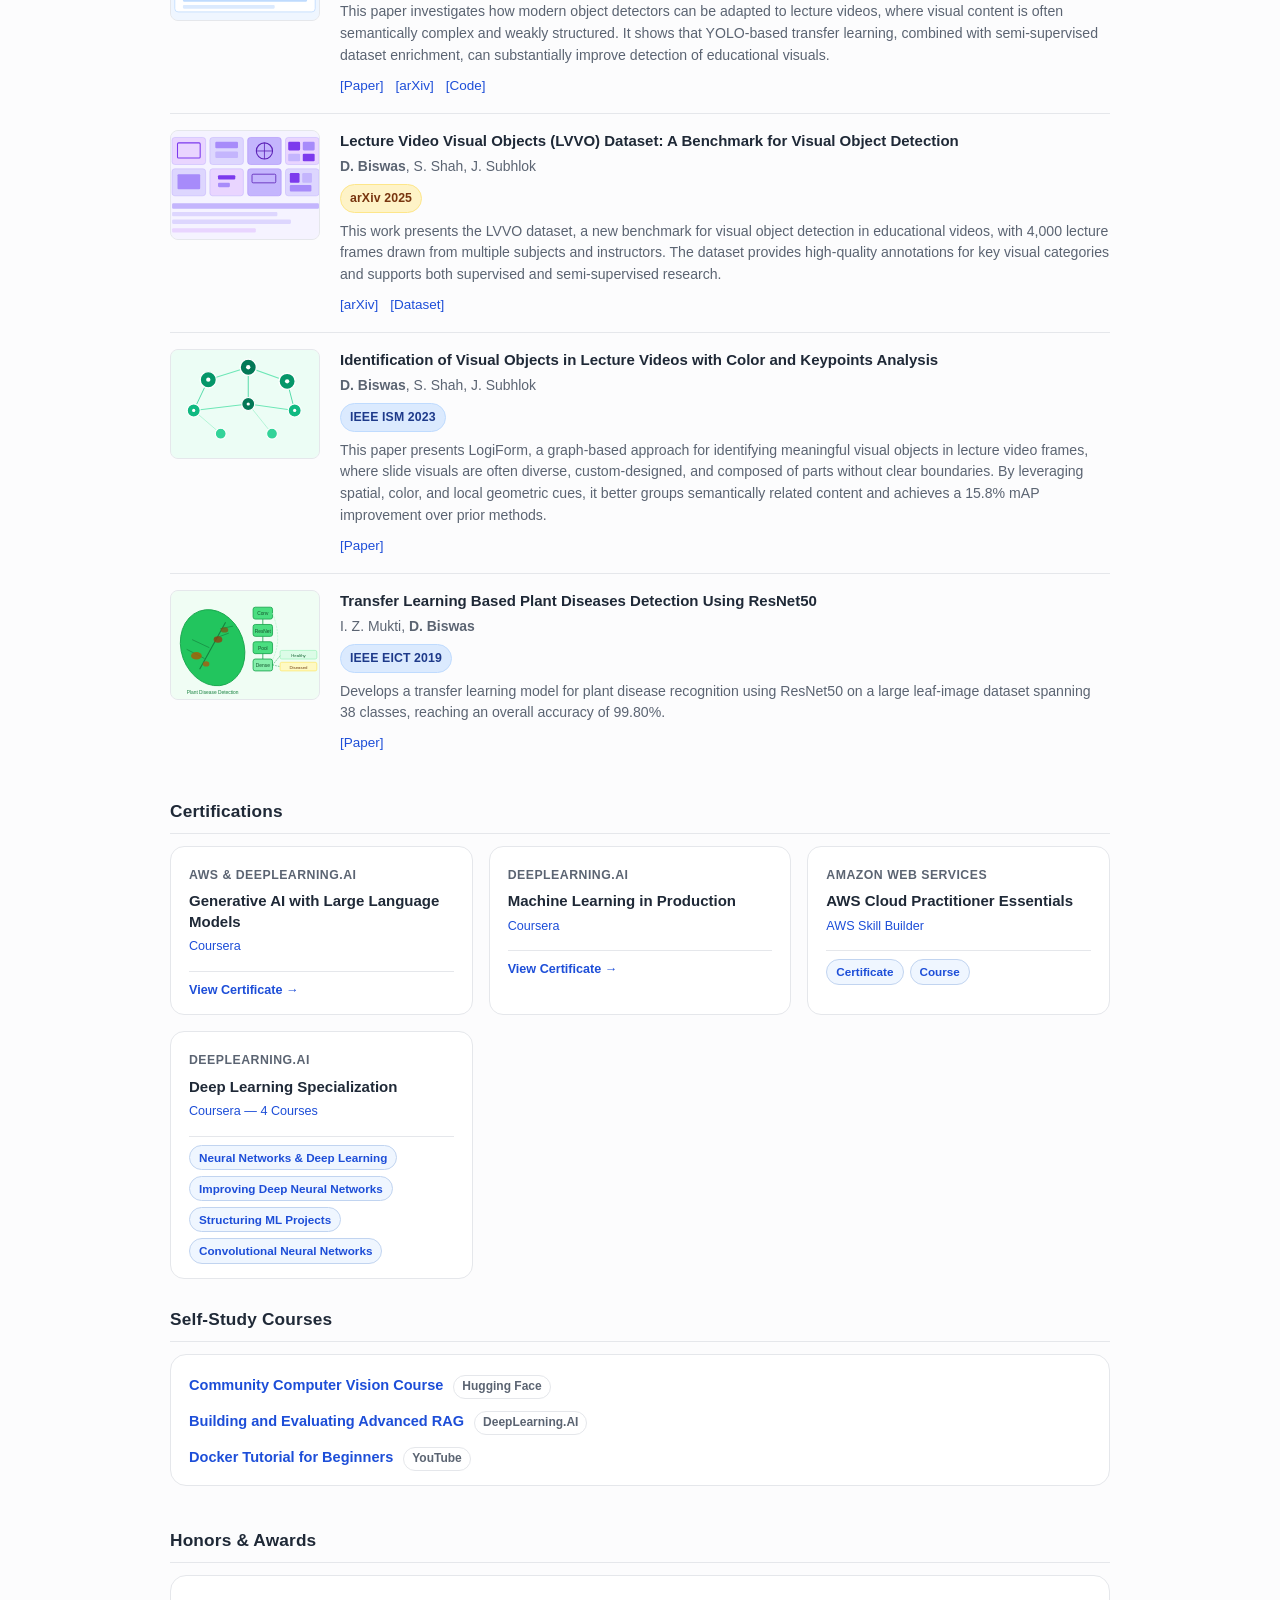
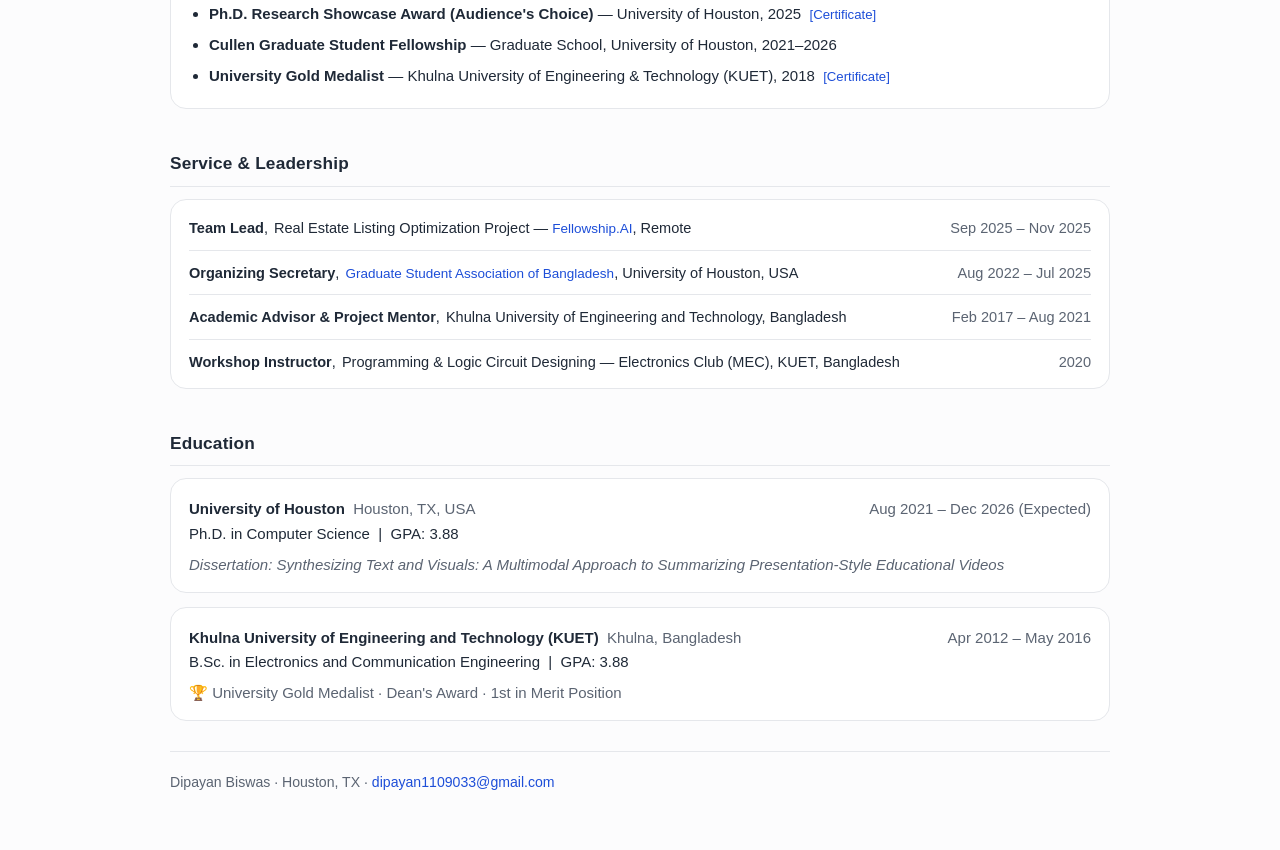
==== commit 3f569943: "update expected graduation date in education section" ====
--- a/index.html
+++ b/index.html
@@ -547,7 +547,7 @@
             <div class="role">University of Houston &nbsp;<span class="meta" style="font-weight:400">Houston, TX, USA</span></div>
             <div>Ph.D. in Computer Science &nbsp;&vert;&nbsp; GPA: 3.88</div>
           </div>
-          <div class="meta">Aug 2021 &ndash; Jul 2026 (Expected)</div>
+          <div class="meta">Aug 2021 &ndash; Dec 2026 (Expected)</div>
         </div>
         <div class="meta" style="margin-top:4px"><em>Dissertation: Synthesizing Text and Visuals: A Multimodal Approach to Summarizing Presentation-Style Educational Videos</em></div>
       </div>
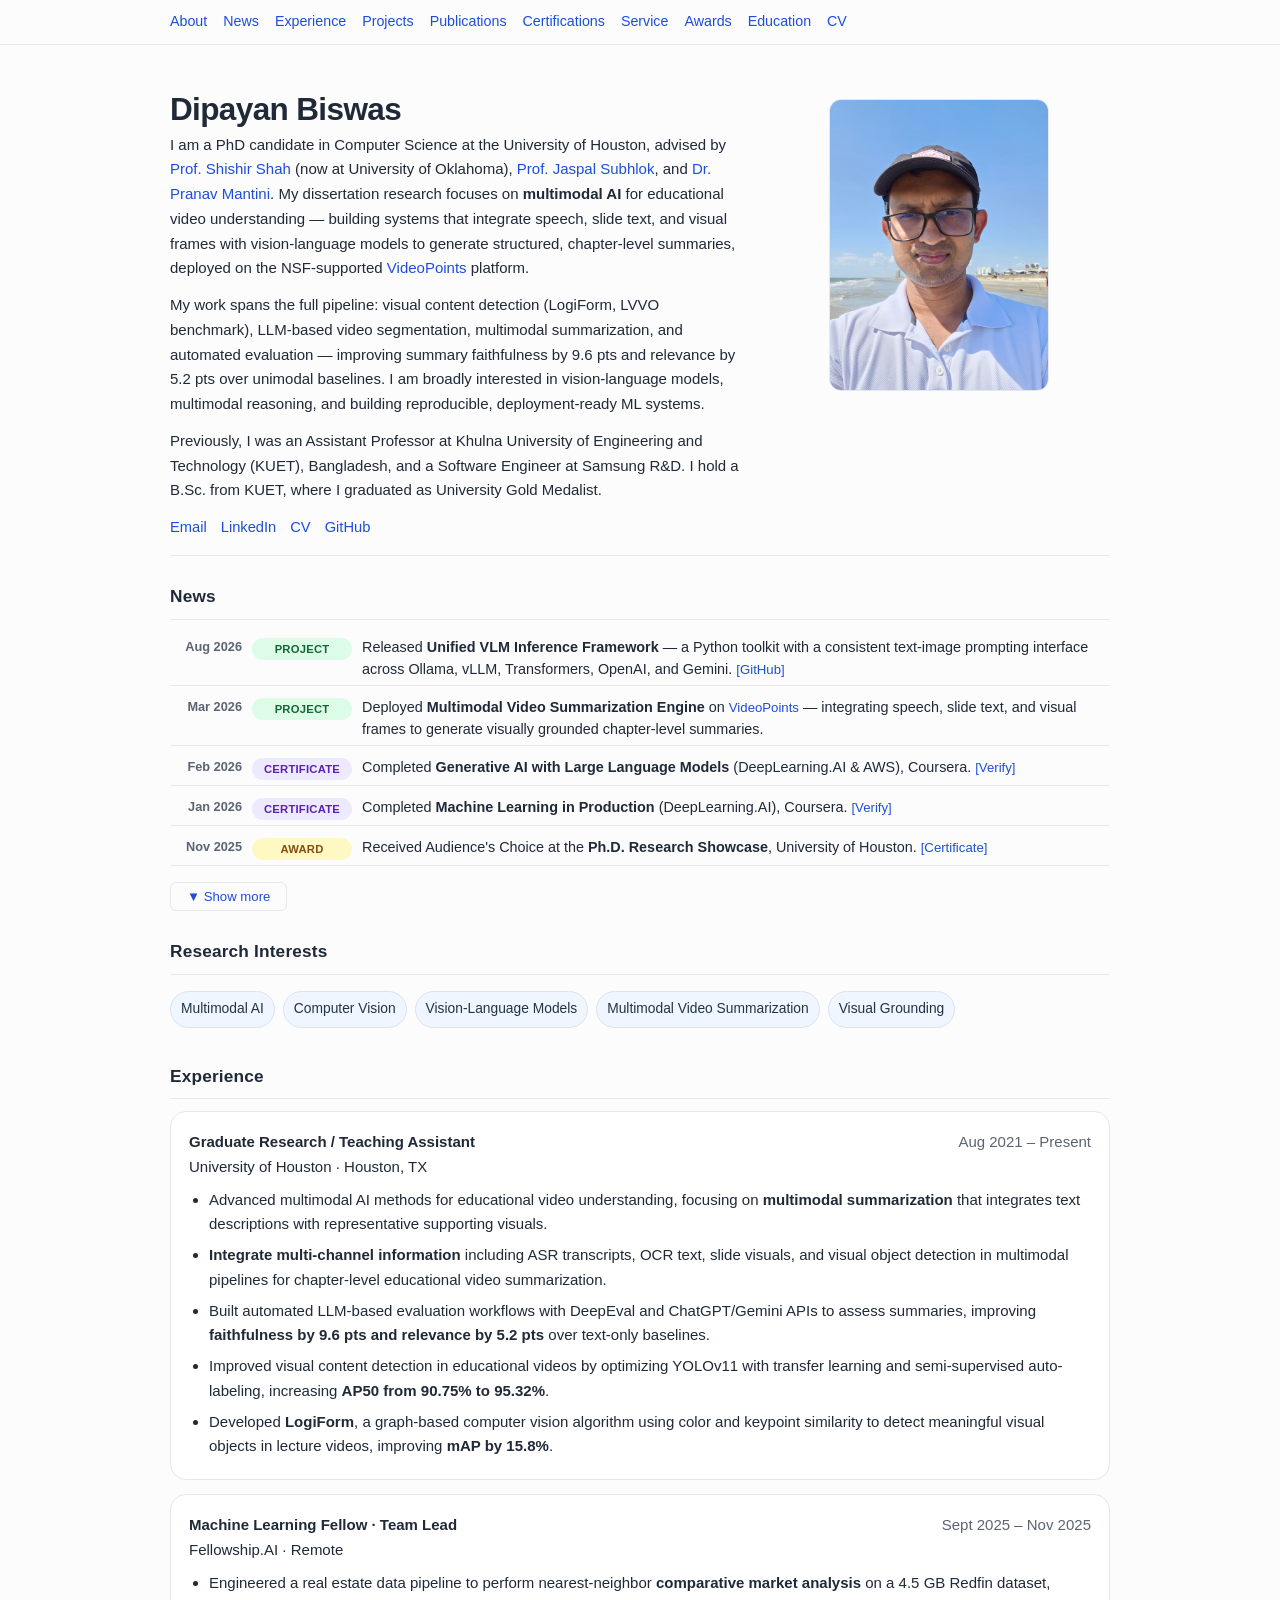
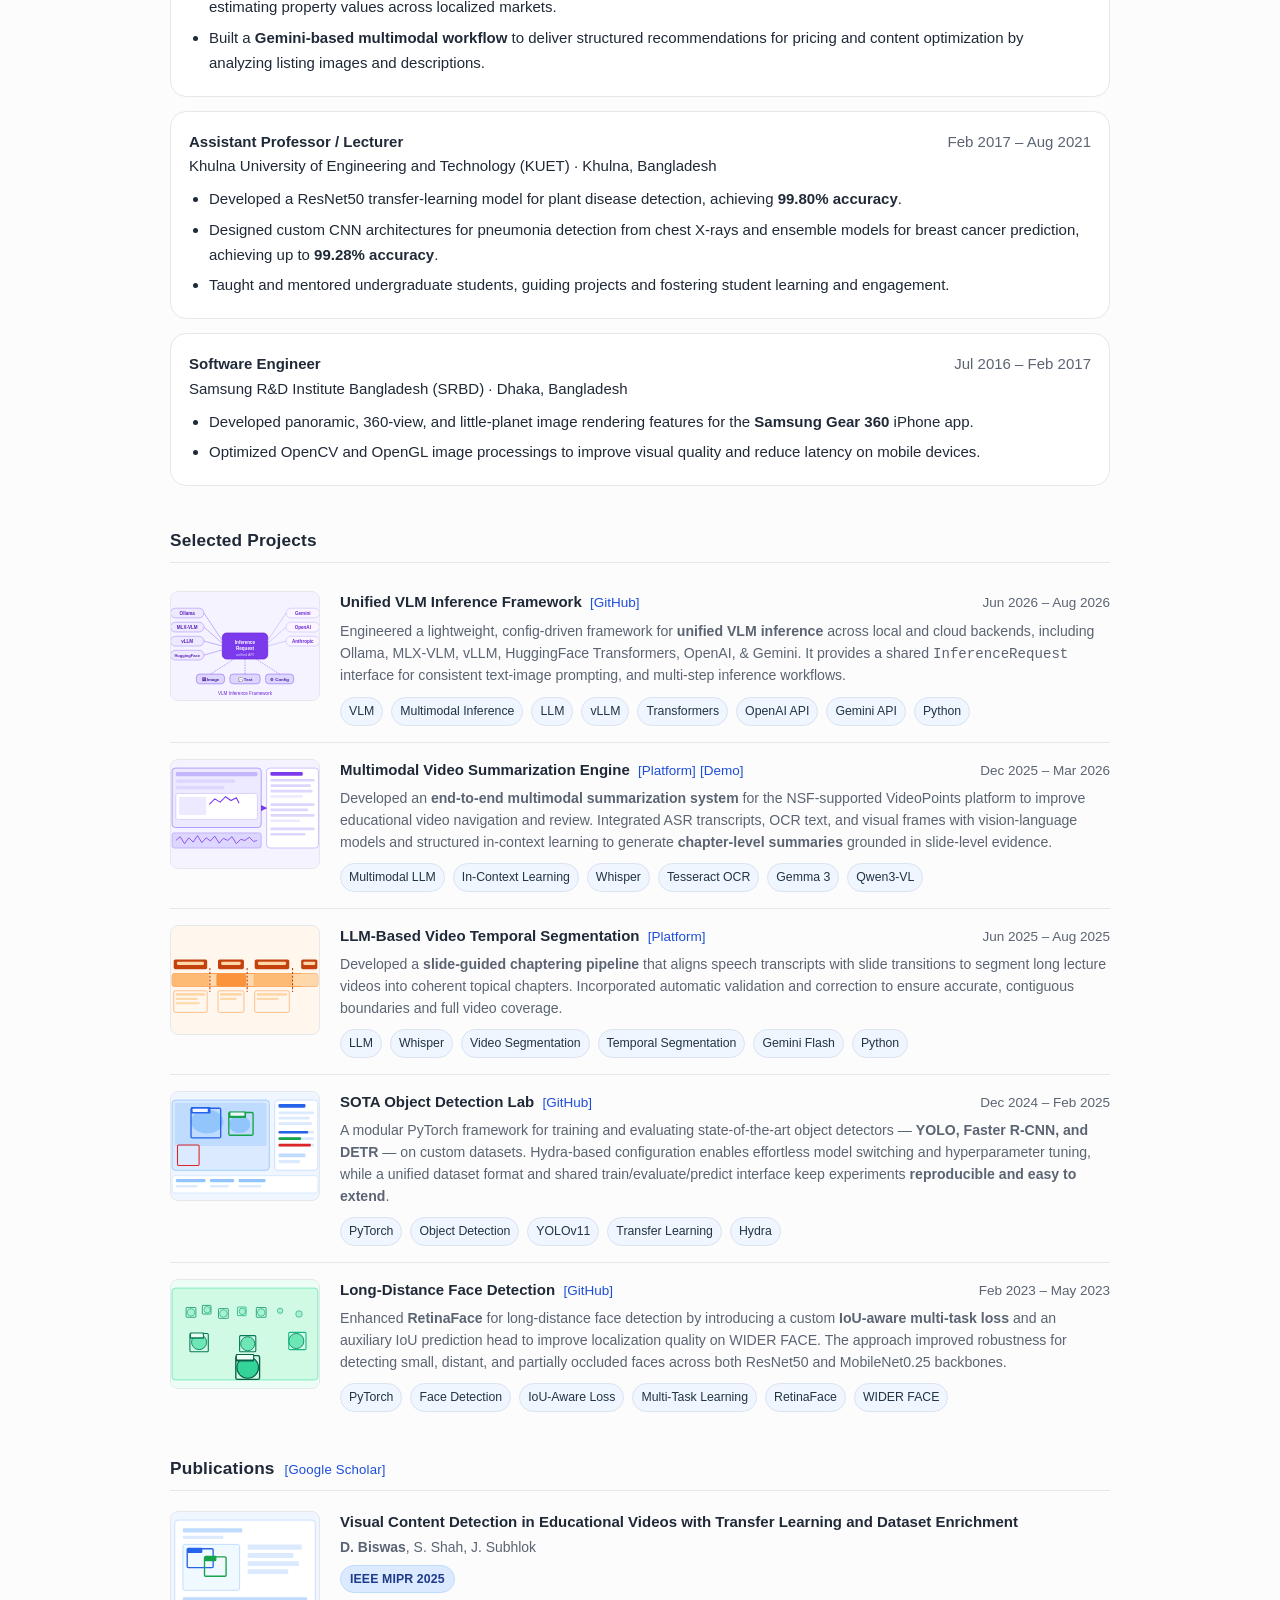
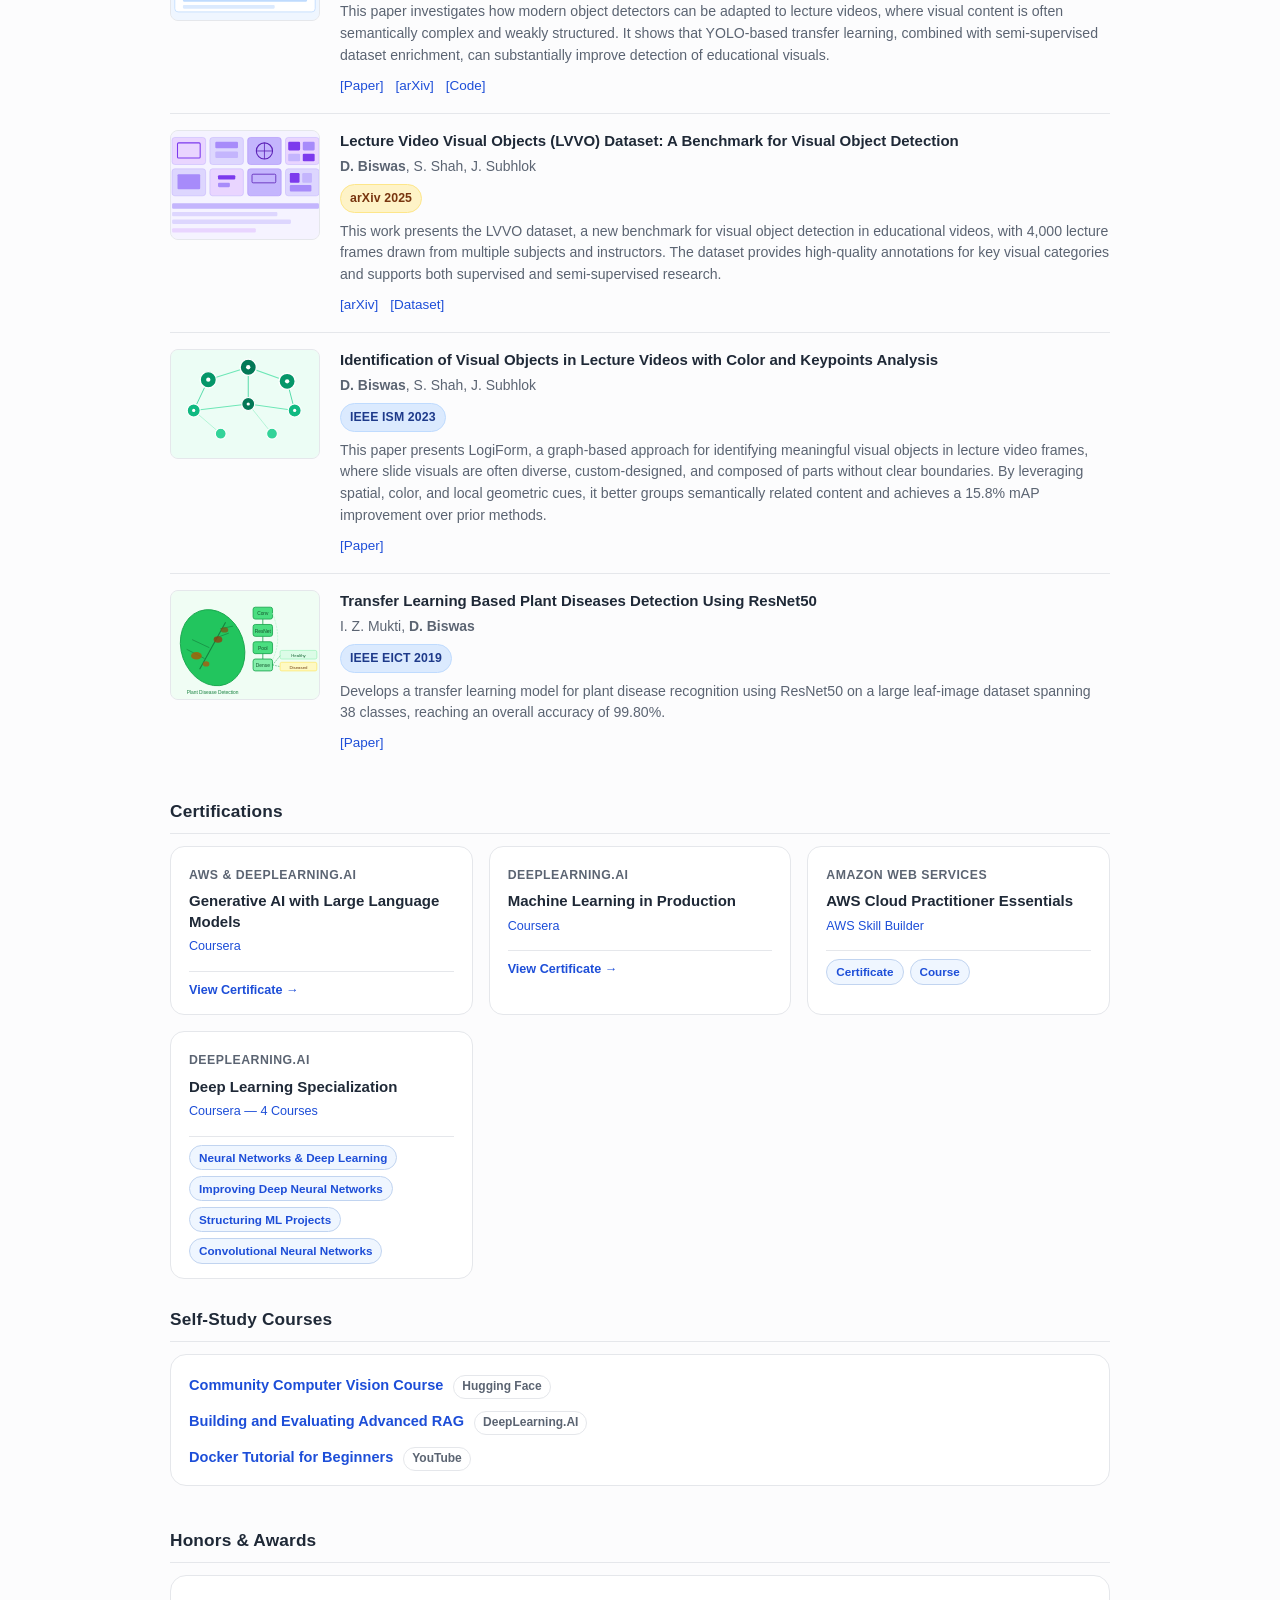
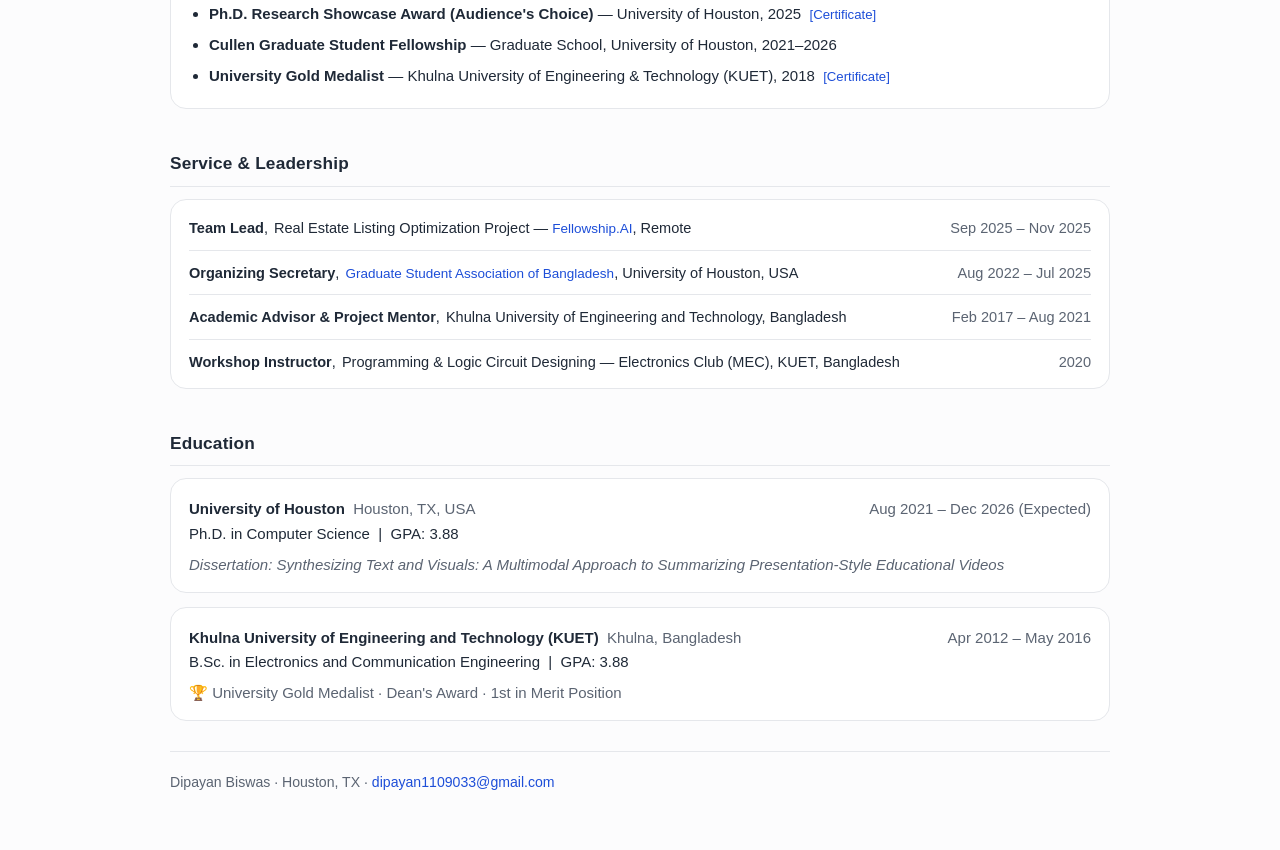
==== commit 78b6bd34: "update news and role description in index.html" ====
--- a/index.html
+++ b/index.html
@@ -54,7 +54,7 @@
       <h2>News</h2>
       <ul class="news-list" id="news-list">
         <li data-index="0">
-          <span class="news-date">Apr 2026</span>
+          <span class="news-date">Aug 2026</span>
           <span class="news-tag tag-project">Project</span>
           <span class="news-text">Released <strong>Unified VLM Inference Framework</strong> — a Python toolkit with a consistent text-image prompting interface across Ollama, vLLM, Transformers, OpenAI, and Gemini. <a href="https://github.com/dbiswas55/VLM-Inferences" target="_blank" rel="noopener" class="section-link">[GitHub]</a></span>
         </li>
@@ -162,7 +162,7 @@
       <div class="card">
         <div class="item-head">
           <div>
-            <div class="role">Graduate Research Assistant</div>
+            <div class="role">Graduate Research / Teaching Assistant</div>
             <div>University of Houston &middot; Houston, TX</div>
           </div>
           <div class="meta">Aug 2021 &ndash; Present</div>
@@ -231,7 +231,7 @@
         <div class="proj-body">
           <div class="proj-head">
             <span class="proj-title">Unified VLM Inference Framework &nbsp;<a href="https://github.com/dbiswas55/VLM-Inferences" target="_blank" rel="noopener" class="inline-link">[GitHub]</a></span>
-            <span class="meta proj-date">Mar 2026 &ndash; Apr 2026</span>
+            <span class="meta proj-date">Jun 2026 &ndash; Aug 2026</span>
           </div>
           <p class="pub-desc">Engineered a lightweight, config-driven framework for <strong>unified VLM inference</strong> across local and cloud backends, including Ollama, MLX-VLM, vLLM, HuggingFace Transformers, OpenAI, &amp; Gemini. It provides a shared <code>InferenceRequest</code> interface for consistent text-image prompting, and multi-step inference workflows.</p>
           <!-- , and efficient lazy-loaded local clients -->
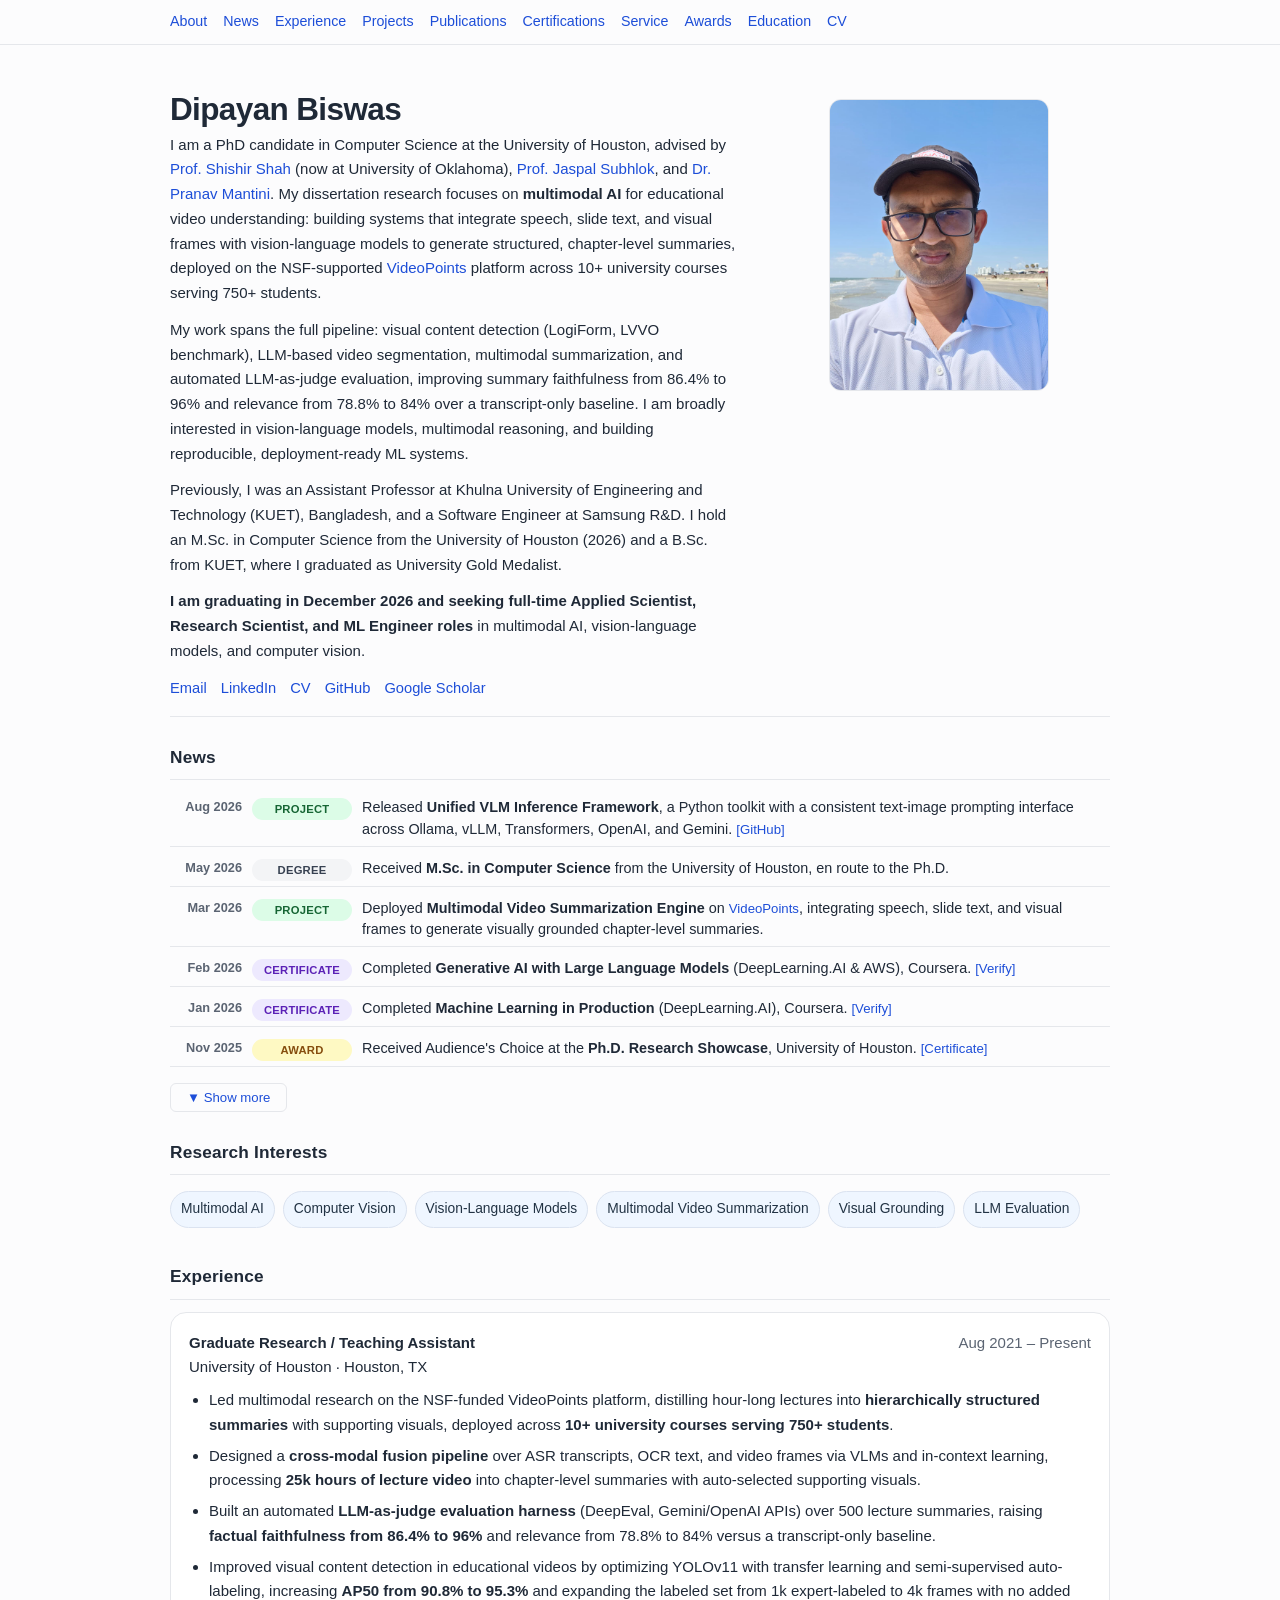
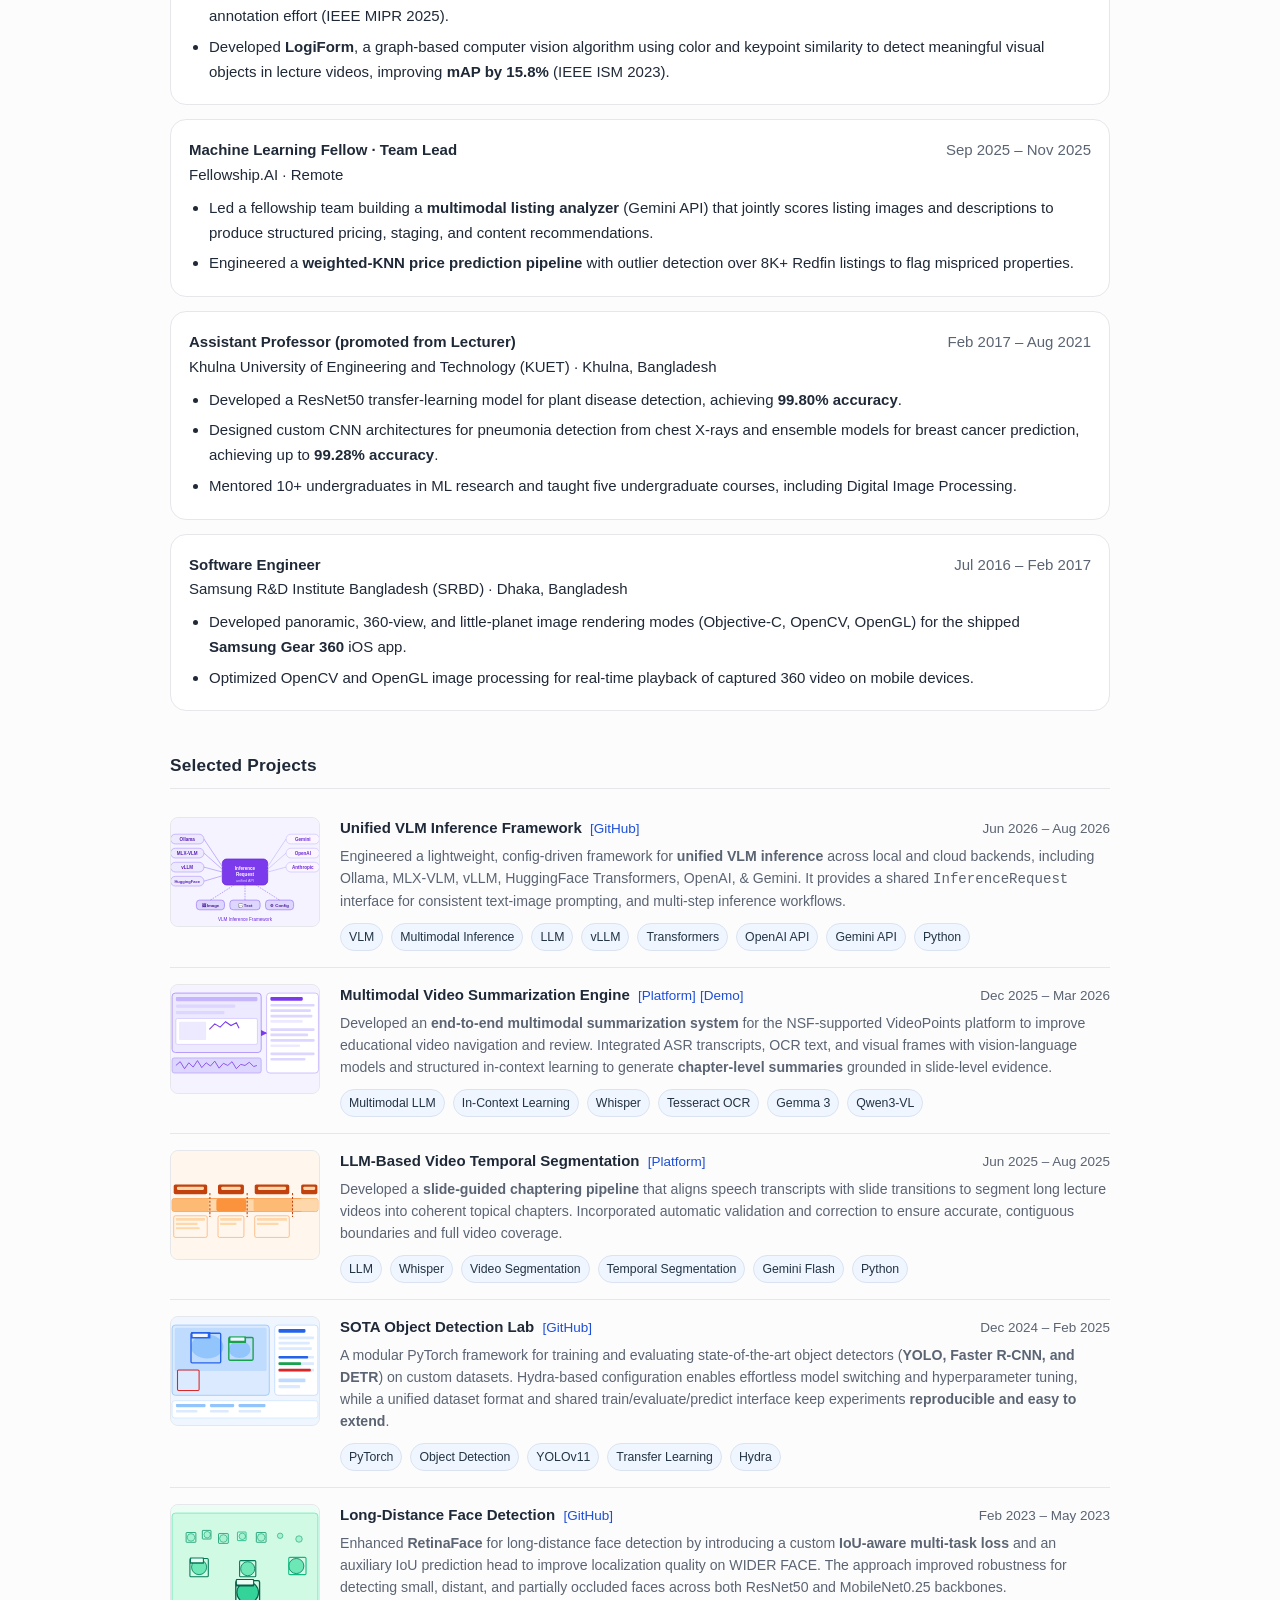
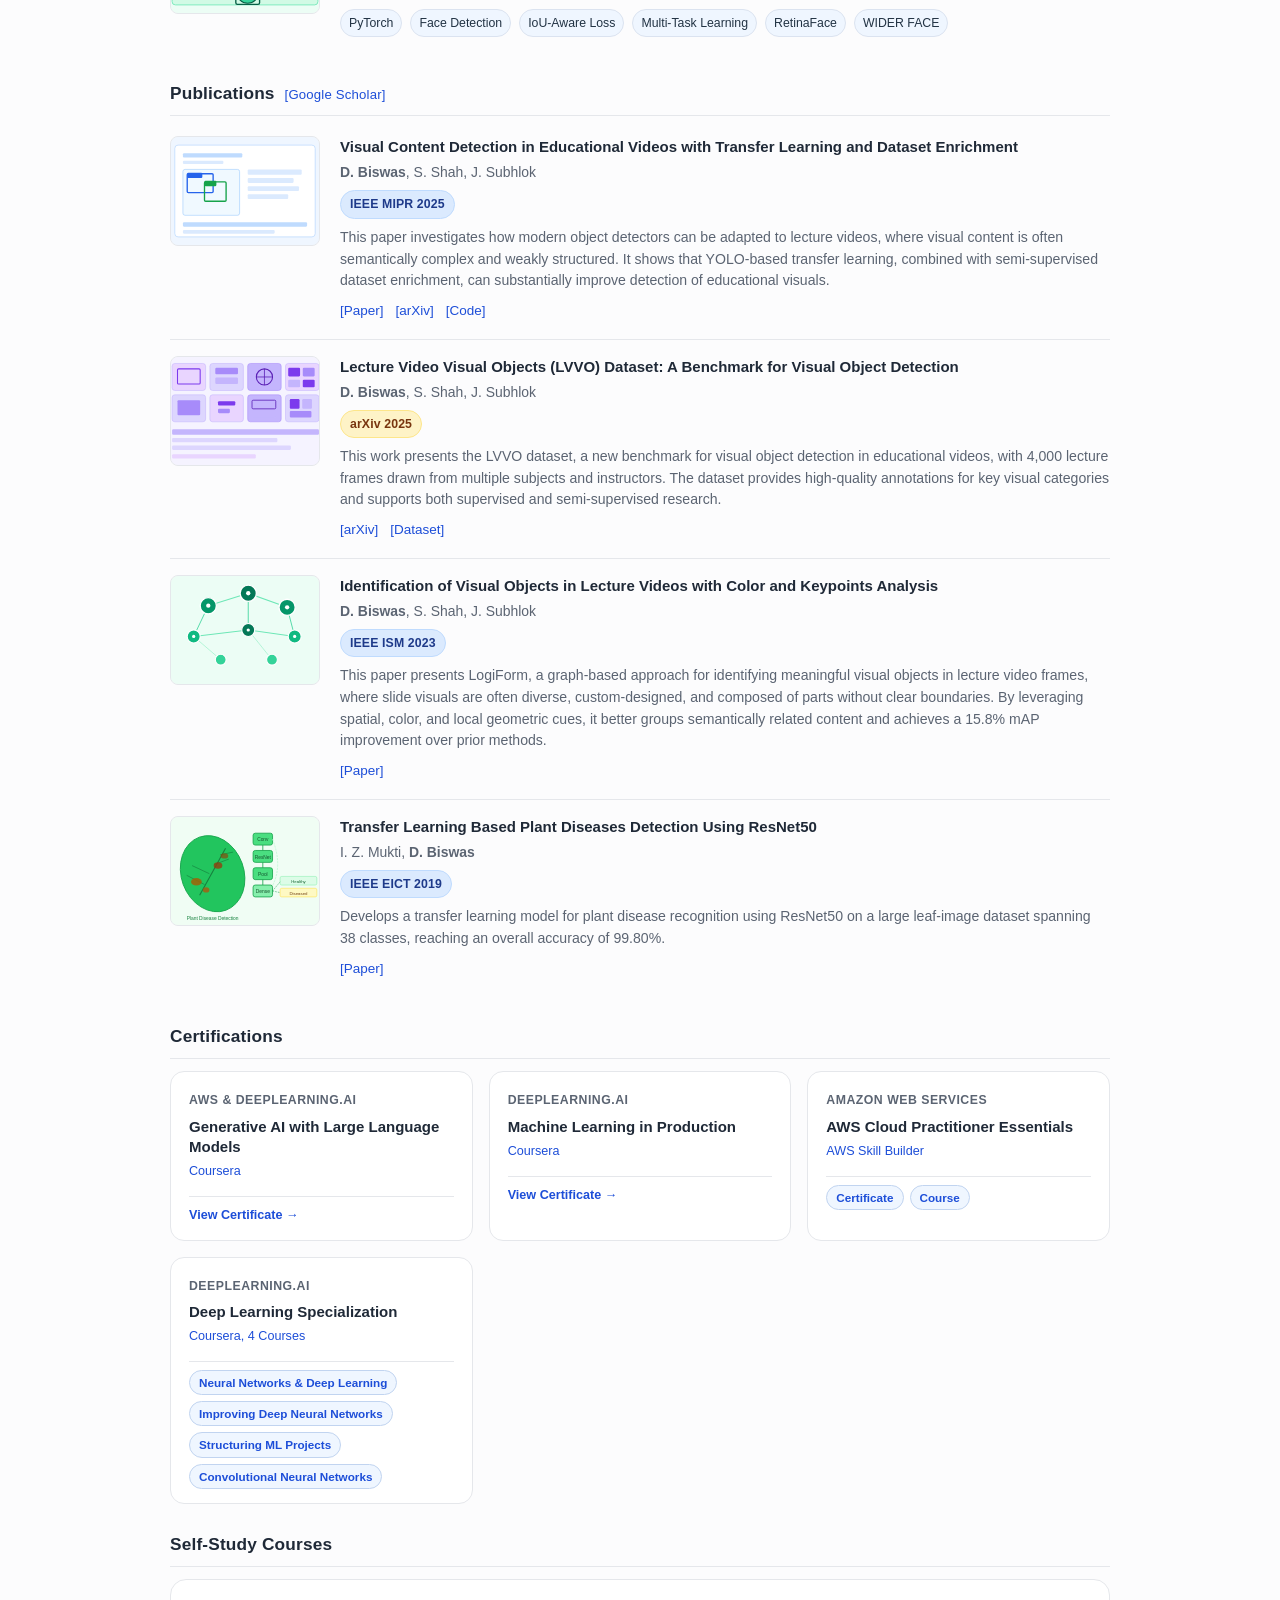
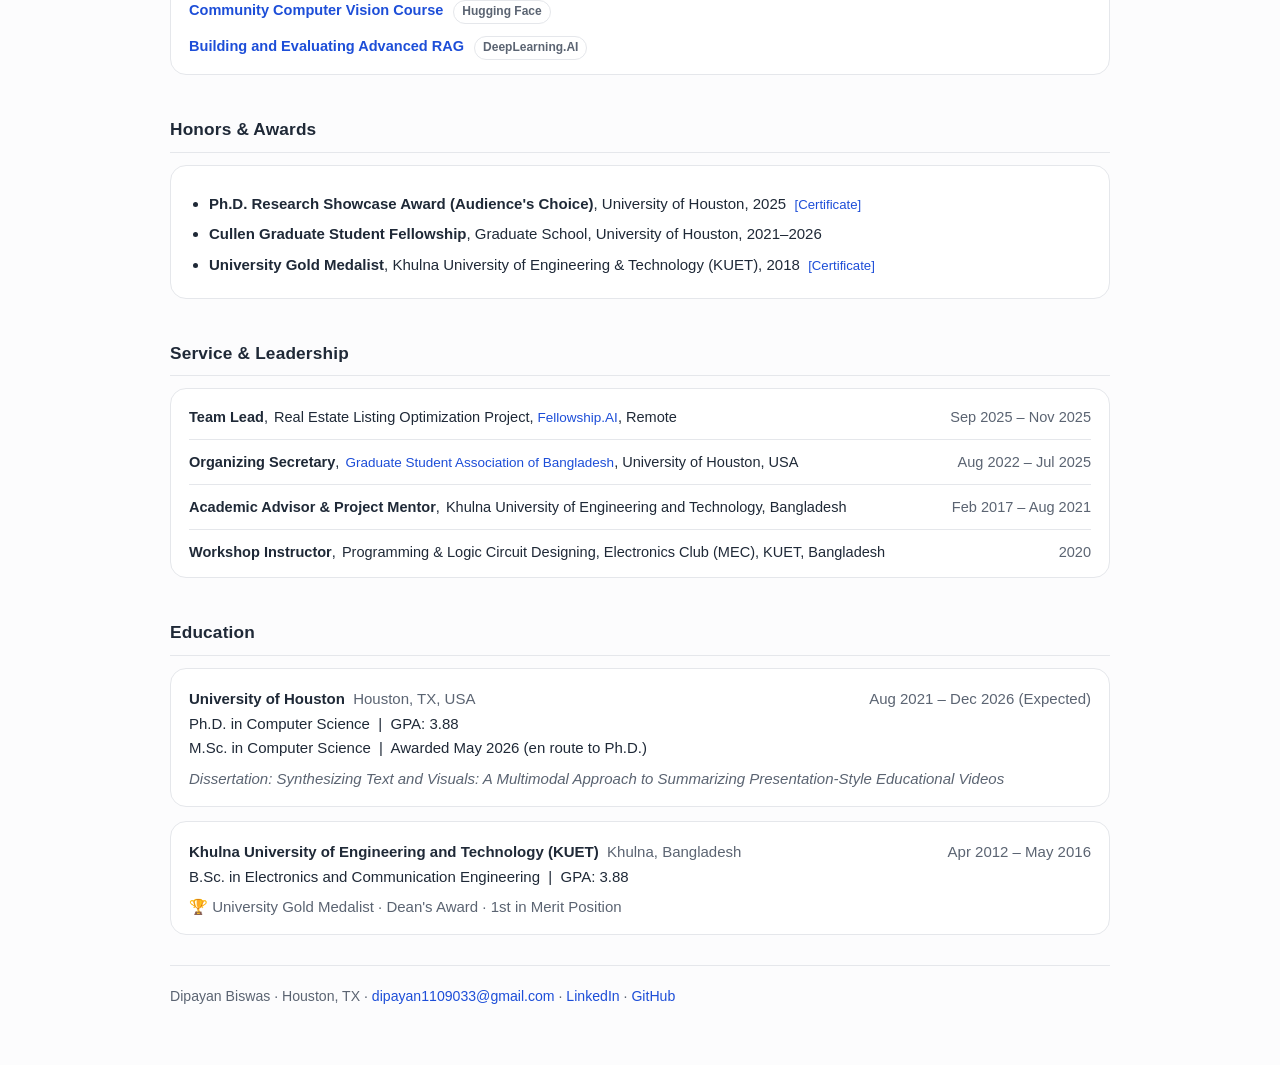
==== commit d14d29e8: "update resume and enhance personal description in index.html" ====
--- a/index.html
+++ b/index.html
@@ -3,8 +3,8 @@
 <head>
   <meta charset="UTF-8" />
   <meta name="viewport" content="width=device-width, initial-scale=1.0" />
-  <title>Dipayan Biswas &ndash; PhD Candidate, University of Houston</title>
-  <meta name="description" content="Dipayan Biswas &mdash; PhD Candidate in Computer Science at the University of Houston. Research in multimodal AI, computer vision, and educational video understanding." />
+  <title>Dipayan Biswas | PhD Candidate, Multimodal AI &amp; Computer Vision</title>
+  <meta name="description" content="Dipayan Biswas, PhD Candidate in Computer Science at the University of Houston. Multimodal AI, vision-language models, computer vision, and video understanding." />
   <link rel="stylesheet" href="style.css" />
 </head>
 <body>
@@ -28,20 +28,23 @@
       <div class="intro">
         <h1>Dipayan Biswas</h1>
         <p>
-          I am a PhD candidate in Computer Science at the University of Houston, advised by <a href="https://scholar.google.com/citations?user=gJ3JGSsAAAAJ&hl=en" target="_blank" rel="noopener">Prof. Shishir Shah</a> (now at University of Oklahoma), <a href="https://scholar.google.com/citations?user=casX4XgAAAAJ&hl=en" target="_blank" rel="noopener">Prof. Jaspal Subhlok</a>, and <a href="https://scholar.google.com/citations?user=92kHkLAAAAAJ&hl=en" target="_blank" rel="noopener">Dr. Pranav Mantini</a>. My dissertation research focuses on <strong>multimodal AI</strong> for educational video understanding &mdash; building systems that integrate speech, slide text, and visual frames with vision-language models to generate structured, chapter-level summaries, deployed on the NSF-supported <a href="https://videopoints.org/" target="_blank" rel="noopener">VideoPoints</a> platform.
+          I am a PhD candidate in Computer Science at the University of Houston, advised by <a href="https://scholar.google.com/citations?user=gJ3JGSsAAAAJ&hl=en" target="_blank" rel="noopener">Prof. Shishir Shah</a> (now at University of Oklahoma), <a href="https://scholar.google.com/citations?user=casX4XgAAAAJ&hl=en" target="_blank" rel="noopener">Prof. Jaspal Subhlok</a>, and <a href="https://scholar.google.com/citations?user=92kHkLAAAAAJ&hl=en" target="_blank" rel="noopener">Dr. Pranav Mantini</a>. My dissertation research focuses on <strong>multimodal AI</strong> for educational video understanding: building systems that integrate speech, slide text, and visual frames with vision-language models to generate structured, chapter-level summaries, deployed on the NSF-supported <a href="https://videopoints.org/" target="_blank" rel="noopener">VideoPoints</a> platform across 10+ university courses serving 750+ students.
         </p>
         <p>
-          My work spans the full pipeline: visual content detection (LogiForm, LVVO benchmark), LLM-based video segmentation, multimodal summarization, and automated evaluation &mdash; improving summary faithfulness by 9.6 pts and relevance by 5.2 pts over unimodal baselines. I am broadly interested in vision-language models, multimodal reasoning, and building reproducible, deployment-ready ML systems.
+          My work spans the full pipeline: visual content detection (LogiForm, LVVO benchmark), LLM-based video segmentation, multimodal summarization, and automated LLM-as-judge evaluation, improving summary faithfulness from 86.4% to 96% and relevance from 78.8% to 84% over a transcript-only baseline. I am broadly interested in vision-language models, multimodal reasoning, and building reproducible, deployment-ready ML systems.
         </p>
         <p>
-          Previously, I was an Assistant Professor at Khulna University of Engineering and Technology (KUET), Bangladesh, and a Software Engineer at Samsung R&amp;D. I hold a B.Sc. from KUET, where I graduated as University Gold Medalist.
+          Previously, I was an Assistant Professor at Khulna University of Engineering and Technology (KUET), Bangladesh, and a Software Engineer at Samsung R&amp;D. I hold an M.Sc. in Computer Science from the University of Houston (2026) and a B.Sc. from KUET, where I graduated as University Gold Medalist.
+        </p>
+        <p>
+          <strong>I am graduating in December 2026 and seeking full-time Applied Scientist, Research Scientist, and ML Engineer roles</strong> in multimodal AI, vision-language models, and computer vision.
         </p>
         <div class="links">
           <a href="mailto:dipayan1109033@gmail.com">Email</a>
           <a href="https://linkedin.com/in/dbiswas33" target="_blank" rel="noopener">LinkedIn</a>
           <a href="assets/Dipayan_Biswas_Resume.pdf" target="_blank" rel="noopener">CV</a>
           <a href="https://github.com/dbiswas55" target="_blank" rel="noopener">GitHub</a>
-          <!-- <a href="https://scholar.google.com/citations?user=PLACEHOLDER" target="_blank" rel="noopener">Google Scholar</a> -->
+          <a href="https://scholar.google.com/citations?user=ABYZTxMAAAAJ" target="_blank" rel="noopener">Google Scholar</a>
         </div>
       </div>
       <div class="photo">
@@ -56,12 +59,17 @@
         <li data-index="0">
           <span class="news-date">Aug 2026</span>
           <span class="news-tag tag-project">Project</span>
-          <span class="news-text">Released <strong>Unified VLM Inference Framework</strong> — a Python toolkit with a consistent text-image prompting interface across Ollama, vLLM, Transformers, OpenAI, and Gemini. <a href="https://github.com/dbiswas55/VLM-Inferences" target="_blank" rel="noopener" class="section-link">[GitHub]</a></span>
+          <span class="news-text">Released <strong>Unified VLM Inference Framework</strong>, a Python toolkit with a consistent text-image prompting interface across Ollama, vLLM, Transformers, OpenAI, and Gemini. <a href="https://github.com/dbiswas55/VLM-Inferences" target="_blank" rel="noopener" class="section-link">[GitHub]</a></span>
+        </li>
+        <li data-index="17">
+          <span class="news-date">May 2026</span>
+          <span class="news-tag tag-misc">Degree</span>
+          <span class="news-text">Received <strong>M.Sc. in Computer Science</strong> from the University of Houston, en route to the Ph.D.</span>
         </li>
         <li data-index="1">
           <span class="news-date">Mar 2026</span>
           <span class="news-tag tag-project">Project</span>
-          <span class="news-text">Deployed <strong>Multimodal Video Summarization Engine</strong> on <a href="https://videopoints.org" target="_blank" rel="noopener" class="section-link">VideoPoints</a> — integrating speech, slide text, and visual frames to generate visually grounded chapter-level summaries.</span>
+          <span class="news-text">Deployed <strong>Multimodal Video Summarization Engine</strong> on <a href="https://videopoints.org" target="_blank" rel="noopener" class="section-link">VideoPoints</a>, integrating speech, slide text, and visual frames to generate visually grounded chapter-level summaries.</span>
         </li>
         <li data-index="2">
           <span class="news-date">Feb 2026</span>
@@ -91,17 +99,17 @@
         <li data-index="7" class="news-hidden">
           <span class="news-date">Aug 2025</span>
           <span class="news-tag tag-talk">Talk</span>
-          <span class="news-text">Presented at <strong>IEEE MIPR 2025</strong> (San Jose, CA) &mdash; <em>&#8220;Visual Content Detection in Educational Videos with Transfer Learning and Dataset Enrichment&#8221;</em>.</span>
+          <span class="news-text">Presented at <strong>IEEE MIPR 2025</strong> (San Jose, CA): <em>&#8220;Visual Content Detection in Educational Videos with Transfer Learning and Dataset Enrichment&#8221;</em>.</span>
         </li>
         <li data-index="8" class="news-hidden">
           <span class="news-date">Aug 2025</span>
           <span class="news-tag tag-project">Project</span>
-          <span class="news-text">Deployed <strong>LLM-Based Video Temporal Segmentation</strong> on <a href="https://videopoints.org" target="_blank" rel="noopener" class="section-link">VideoPoints</a> — slide-guided lecture video chaptering.</span>
+          <span class="news-text">Deployed <strong>LLM-Based Video Temporal Segmentation</strong> on <a href="https://videopoints.org" target="_blank" rel="noopener" class="section-link">VideoPoints</a> for slide-guided lecture video chaptering.</span>
         </li>
         <li data-index="13" class="news-hidden">
           <span class="news-date">Jul 2025</span>
           <span class="news-tag tag-misc">Course</span>
-          <span class="news-text">Completed <a href="https://learn.deeplearning.ai/courses/building-evaluating-advanced-rag" target="_blank" rel="noopener"><strong>Building and Evaluating Advanced RAG</strong></a> — DeepLearning.AI.</span>
+          <span class="news-text">Completed <a href="https://learn.deeplearning.ai/courses/building-evaluating-advanced-rag" target="_blank" rel="noopener"><strong>Building and Evaluating Advanced RAG</strong></a> (DeepLearning.AI).</span>
         </li>
         <li data-index="9" class="news-hidden">
           <span class="news-date">Jul 2025</span>
@@ -121,18 +129,18 @@
         <li data-index="12" class="news-hidden">
           <span class="news-date">Feb 2025</span>
           <span class="news-tag tag-project">Project</span>
-          <span class="news-text">Released <strong>SOTA Object Detection Lab</strong> — modular PyTorch framework for training YOLO, Faster R-CNN, and DETR with Hydra config. <a href="https://github.com/dbiswas55/SOTA-Detection-Lab" target="_blank" rel="noopener" class="section-link">[GitHub]</a></span>
+          <span class="news-text">Released <strong>SOTA Object Detection Lab</strong>, a modular PyTorch framework for training YOLO, Faster R-CNN, and DETR with Hydra config. <a href="https://github.com/dbiswas55/SOTA-Detection-Lab" target="_blank" rel="noopener" class="section-link">[GitHub]</a></span>
         </li>
         <li data-index="14" class="news-hidden">
           <span class="news-date"> Dec 2024</span>
           <span class="news-tag tag-misc">Course</span>
-          <span class="news-text">Completed <a href="https://huggingface.co/learn/computer-vision-course/unit0/welcome/welcome" target="_blank" rel="noopener"><strong>Community Computer Vision Course</strong></a> — Hugging Face.</span>
-        </li>
-        <li data-index="15" class="news-hidden">
+          <span class="news-text">Completed <a href="https://huggingface.co/learn/computer-vision-course/unit0/welcome/welcome" target="_blank" rel="noopener"><strong>Community Computer Vision Course</strong></a> (Hugging Face).</span>
+        </li>
+        <!-- <li data-index="15" class="news-hidden">
           <span class="news-date">2023</span>
           <span class="news-tag tag-misc">Course</span>
-          <span class="news-text">Completed <a href="https://www.youtube.com/watch?v=pTFZFxd4hOI" target="_blank" rel="noopener"><strong>Docker Tutorial for Beginners</strong></a> — YouTube.</span>
-        </li>
+          <span class="news-text">Completed <a href="https://www.youtube.com/watch?v=pTFZFxd4hOI" target="_blank" rel="noopener"><strong>Docker Tutorial for Beginners</strong></a> (YouTube).</span>
+        </li> -->
         <li data-index="16" class="news-hidden">
           <span class="news-date">2022</span>
           <span class="news-tag tag-misc">Service</span>
@@ -151,6 +159,7 @@
         <span class="chip">Vision-Language Models</span>
         <span class="chip">Multimodal Video Summarization</span>
         <span class="chip">Visual Grounding</span>
+        <span class="chip">LLM Evaluation</span>
         <!-- <span class="chip">Object Detection</span> -->
       </div>
     </section>
@@ -168,11 +177,11 @@
           <div class="meta">Aug 2021 &ndash; Present</div>
         </div>
         <ul>
-          <li>Advanced multimodal AI methods for educational video understanding, focusing on <strong>multimodal summarization</strong> that integrates text descriptions with representative supporting visuals.</li>
-          <li><strong> Integrate multi-channel information</strong> including ASR transcripts, OCR text, slide visuals, and visual object detection in multimodal pipelines for chapter-level educational video summarization.</li>
-          <li>Built automated LLM-based evaluation workflows with DeepEval and ChatGPT/Gemini APIs to assess summaries, improving <strong>faithfulness by 9.6 pts and relevance by 5.2 pts</strong> over text-only baselines.</li>
-          <li>Improved visual content detection in educational videos by optimizing YOLOv11 with transfer learning and semi-supervised auto-labeling, increasing <strong>AP50 from 90.75% to 95.32%</strong>.</li>
-          <li>Developed <strong>LogiForm</strong>, a graph-based computer vision algorithm using color and keypoint similarity to detect meaningful visual objects in lecture videos, improving <strong>mAP by 15.8%</strong>.</li>
+          <li>Led multimodal research on the NSF-funded VideoPoints platform, distilling hour-long lectures into <strong>hierarchically structured summaries</strong> with supporting visuals, deployed across <strong>10+ university courses serving 750+ students</strong>.</li>
+          <li>Designed a <strong>cross-modal fusion pipeline</strong> over ASR transcripts, OCR text, and video frames via VLMs and in-context learning, processing <strong>25k hours of lecture video</strong> into chapter-level summaries with auto-selected supporting visuals.</li>
+          <li>Built an automated <strong>LLM-as-judge evaluation harness</strong> (DeepEval, Gemini/OpenAI APIs) over 500 lecture summaries, raising <strong>factual faithfulness from 86.4% to 96%</strong> and relevance from 78.8% to 84% versus a transcript-only baseline.</li>
+          <li>Improved visual content detection in educational videos by optimizing YOLOv11 with transfer learning and semi-supervised auto-labeling, increasing <strong>AP50 from 90.8% to 95.3%</strong> and expanding the labeled set from 1k expert-labeled to 4k frames with no added annotation effort (IEEE MIPR 2025).</li>
+          <li>Developed <strong>LogiForm</strong>, a graph-based computer vision algorithm using color and keypoint similarity to detect meaningful visual objects in lecture videos, improving <strong>mAP by 15.8%</strong> (IEEE ISM 2023).</li>
         </ul>
       </div>
 
@@ -182,18 +191,18 @@
             <div class="role">Machine Learning Fellow &middot; Team Lead</div>
             <div>Fellowship.AI &middot; Remote</div>
           </div>
-          <div class="meta">Sept 2025 &ndash; Nov 2025</div>
+          <div class="meta">Sep 2025 &ndash; Nov 2025</div>
         </div>
         <ul>
-          <li>Engineered a real estate data pipeline to perform nearest-neighbor <strong>comparative market analysis</strong> on a 4.5 GB Redfin dataset, estimating property values across localized markets.</li>
-          <li>Built a <strong>Gemini-based multimodal workflow</strong> to deliver structured recommendations for pricing and content optimization by analyzing listing images and descriptions.</li>
+          <li>Led a fellowship team building a <strong>multimodal listing analyzer</strong> (Gemini API) that jointly scores listing images and descriptions to produce structured pricing, staging, and content recommendations.</li>
+          <li>Engineered a <strong>weighted-KNN price prediction pipeline</strong> with outlier detection over 8K+ Redfin listings to flag mispriced properties.</li>
         </ul>
       </div>
 
       <div class="card">
         <div class="item-head">
           <div>
-            <div class="role">Assistant Professor / Lecturer</div>
+            <div class="role">Assistant Professor (promoted from Lecturer)</div>
             <div>Khulna University of Engineering and Technology (KUET) &middot; Khulna, Bangladesh</div>
           </div>
           <div class="meta">Feb 2017 &ndash; Aug 2021</div>
@@ -201,7 +210,7 @@
         <ul>
           <li>Developed a ResNet50 transfer-learning model for plant disease detection, achieving <strong>99.80% accuracy</strong>.</li>
           <li>Designed custom CNN architectures for pneumonia detection from chest X-rays and ensemble models for breast cancer prediction, achieving up to <strong>99.28% accuracy</strong>.</li>
-          <li>Taught and mentored undergraduate students, guiding projects and fostering student learning and engagement.</li>
+          <li>Mentored 10+ undergraduates in ML research and taught five undergraduate courses, including Digital Image Processing.</li>
         </ul>
       </div>
 
@@ -214,8 +223,8 @@
           <div class="meta">Jul 2016 &ndash; Feb 2017</div>
         </div>
         <ul>
-          <li>Developed panoramic, 360-view, and little-planet image rendering features for the <strong>Samsung Gear 360</strong> iPhone app.</li>
-          <li>Optimized OpenCV and OpenGL image processings to improve visual quality and reduce latency on mobile devices.</li>
+          <li>Developed panoramic, 360-view, and little-planet image rendering modes (Objective-C, OpenCV, OpenGL) for the shipped <strong>Samsung Gear 360</strong> iOS app.</li>
+          <li>Optimized OpenCV and OpenGL image processing for real-time playback of captured 360 video on mobile devices.</li>
         </ul>
       </div>
     </section>
@@ -299,7 +308,7 @@
             <span class="proj-title">SOTA Object Detection Lab &nbsp;<a href="https://github.com/dbiswas55/SOTA-Detection-Lab" target="_blank" rel="noopener" class="inline-link">[GitHub]</a></span>
             <span class="meta proj-date">Dec 2024 &ndash; Feb 2025</span>
           </div>
-          <p class="pub-desc">A modular PyTorch framework for training and evaluating state-of-the-art object detectors &mdash; <strong>YOLO, Faster R-CNN, and DETR</strong> &mdash; on custom datasets. Hydra-based configuration enables effortless model switching and hyperparameter tuning, while a unified dataset format and shared train/evaluate/predict interface keep experiments <strong>reproducible and easy to extend</strong>.</p>
+          <p class="pub-desc">A modular PyTorch framework for training and evaluating state-of-the-art object detectors (<strong>YOLO, Faster R-CNN, and DETR</strong>) on custom datasets. Hydra-based configuration enables effortless model switching and hyperparameter tuning, while a unified dataset format and shared train/evaluate/predict interface keep experiments <strong>reproducible and easy to extend</strong>.</p>
           <div class="chips proj-chips">
             <span class="chip">PyTorch</span>
             <span class="chip">Object Detection</span>
@@ -440,7 +449,7 @@
         <div class="cert-card">
           <div class="cert-issuer">DeepLearning.AI</div>
           <div class="cert-name">Deep Learning Specialization</div>
-          <div class="cert-platform">Coursera &mdash; 4 Courses</div>
+          <div class="cert-platform">Coursera, 4 Courses</div>
           <div class="cert-courses">
             <a href="https://www.coursera.org/account/accomplishments/verify/YF2LMZ4WJ33S" target="_blank" rel="noopener">Neural Networks &amp; Deep Learning</a>
             <a href="https://www.coursera.org/account/accomplishments/verify/L6N8D8YSW9C9" target="_blank" rel="noopener">Improving Deep Neural Networks</a>
@@ -465,10 +474,10 @@
             <a href="https://learn.deeplearning.ai/courses/building-evaluating-advanced-rag" target="_blank" rel="noopener" class="course-name">Building and Evaluating Advanced RAG</a>
             <span class="course-org">DeepLearning.AI</span>
           </div>
-          <div class="course-item">
+          <!-- <div class="course-item">
             <a href="https://www.youtube.com/watch?v=pTFZFxd4hOI" target="_blank" rel="noopener" class="course-name">Docker Tutorial for Beginners</a>
             <span class="course-org">YouTube</span>
-          </div>
+          </div> -->
         </div>
       </div>
     </section>
@@ -478,9 +487,9 @@
       <h2>Honors &amp; Awards</h2>
       <div class="card">
         <ul>
-          <li><strong>Ph.D. Research Showcase Award (Audience&#39;s Choice)</strong> &mdash; University of Houston, 2025 &nbsp;<a href="assets/docs/certificates/phd_research_showcase.pdf" target="_blank" rel="noopener" class="section-link">[Certificate]</a></li>
-          <li><strong>Cullen Graduate Student Fellowship</strong> &mdash; Graduate School, University of Houston, 2021&ndash;2026</li>
-          <li><strong>University Gold Medalist</strong> &mdash; Khulna University of Engineering &amp; Technology (KUET), 2018 &nbsp;<a href="assets/docs/certificates/gold_certificate_KUET.pdf" target="_blank" rel="noopener" class="section-link">[Certificate]</a></li>
+          <li><strong>Ph.D. Research Showcase Award (Audience&#39;s Choice)</strong>, University of Houston, 2025 &nbsp;<a href="assets/docs/certificates/phd_research_showcase.pdf" target="_blank" rel="noopener" class="section-link">[Certificate]</a></li>
+          <li><strong>Cullen Graduate Student Fellowship</strong>, Graduate School, University of Houston, 2021&ndash;2026</li>
+          <li><strong>University Gold Medalist</strong>, Khulna University of Engineering &amp; Technology (KUET), 2018 &nbsp;<a href="assets/docs/certificates/gold_certificate_KUET.pdf" target="_blank" rel="noopener" class="section-link">[Certificate]</a></li>
         </ul>
       </div>
     </section>
@@ -495,7 +504,7 @@
             <div class="service-head">
               <div>
                 <span class="service-role">Team Lead</span><span class="service-sep">,</span>
-                Real Estate Listing Optimization Project &mdash;
+                Real Estate Listing Optimization Project,
                 <a href="https://fellowship.ai/" target="_blank" rel="noopener" class="inline-link">Fellowship.AI</a>, Remote
               </div>
               <div class="meta">Sep 2025 &ndash; Nov 2025</div>
@@ -527,7 +536,7 @@
             <div class="service-head">
               <div>
                 <span class="service-role">Workshop Instructor</span><span class="service-sep">,</span>
-                Programming &amp; Logic Circuit Designing &mdash;
+                Programming &amp; Logic Circuit Designing,
                 Electronics Club (MEC), KUET, Bangladesh
               </div>
               <div class="meta">2020</div>
@@ -546,6 +555,7 @@
           <div>
             <div class="role">University of Houston &nbsp;<span class="meta" style="font-weight:400">Houston, TX, USA</span></div>
             <div>Ph.D. in Computer Science &nbsp;&vert;&nbsp; GPA: 3.88</div>
+            <div>M.Sc. in Computer Science &nbsp;&vert;&nbsp; Awarded May 2026 (en route to Ph.D.)</div>
           </div>
           <div class="meta">Aug 2021 &ndash; Dec 2026 (Expected)</div>
         </div>
@@ -564,7 +574,7 @@
     </section>
 
     <footer>
-      Dipayan Biswas &middot; Houston, TX &middot; <a href="mailto:dipayan1109033@gmail.com">dipayan1109033@gmail.com</a>
+      Dipayan Biswas &middot; Houston, TX &middot; <a href="mailto:dipayan1109033@gmail.com">dipayan1109033@gmail.com</a> &middot; <a href="https://linkedin.com/in/dbiswas33" target="_blank" rel="noopener">LinkedIn</a> &middot; <a href="https://github.com/dbiswas55" target="_blank" rel="noopener">GitHub</a>
     </footer>
   </div>
   <script>
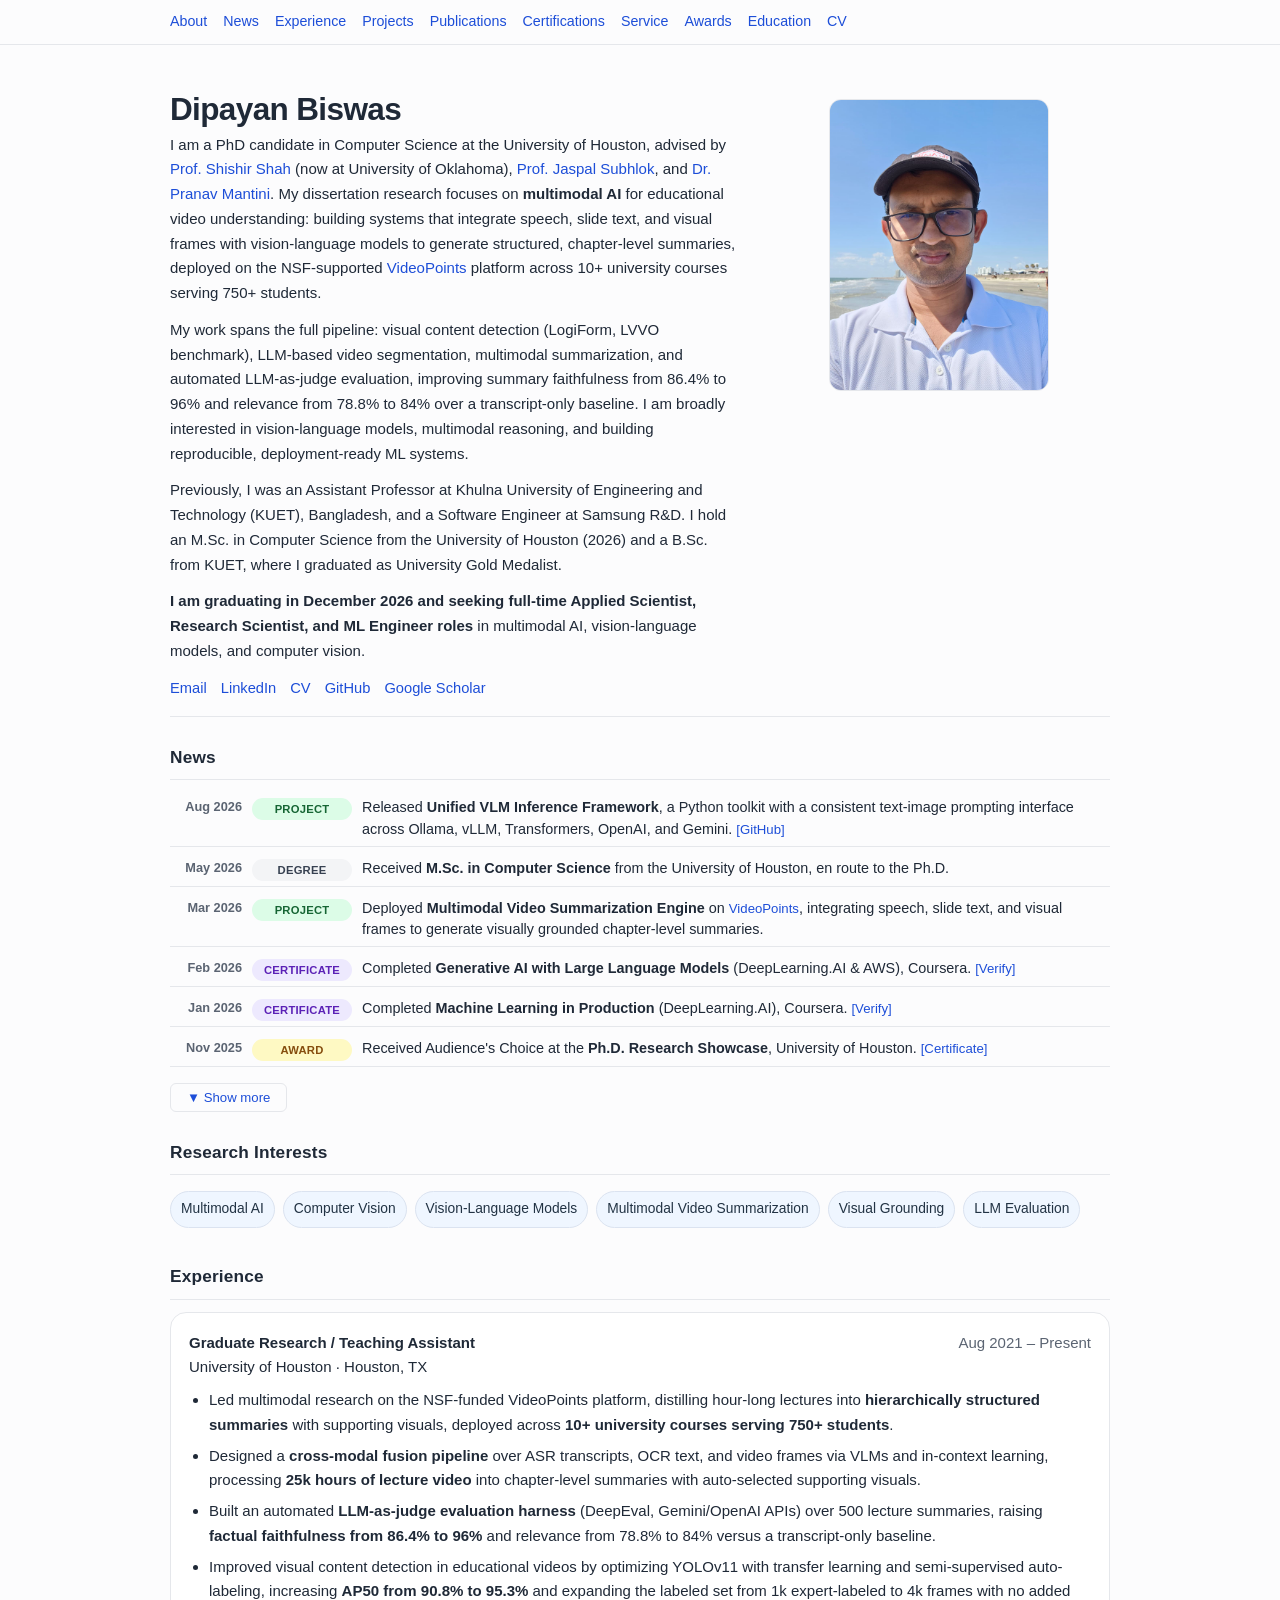
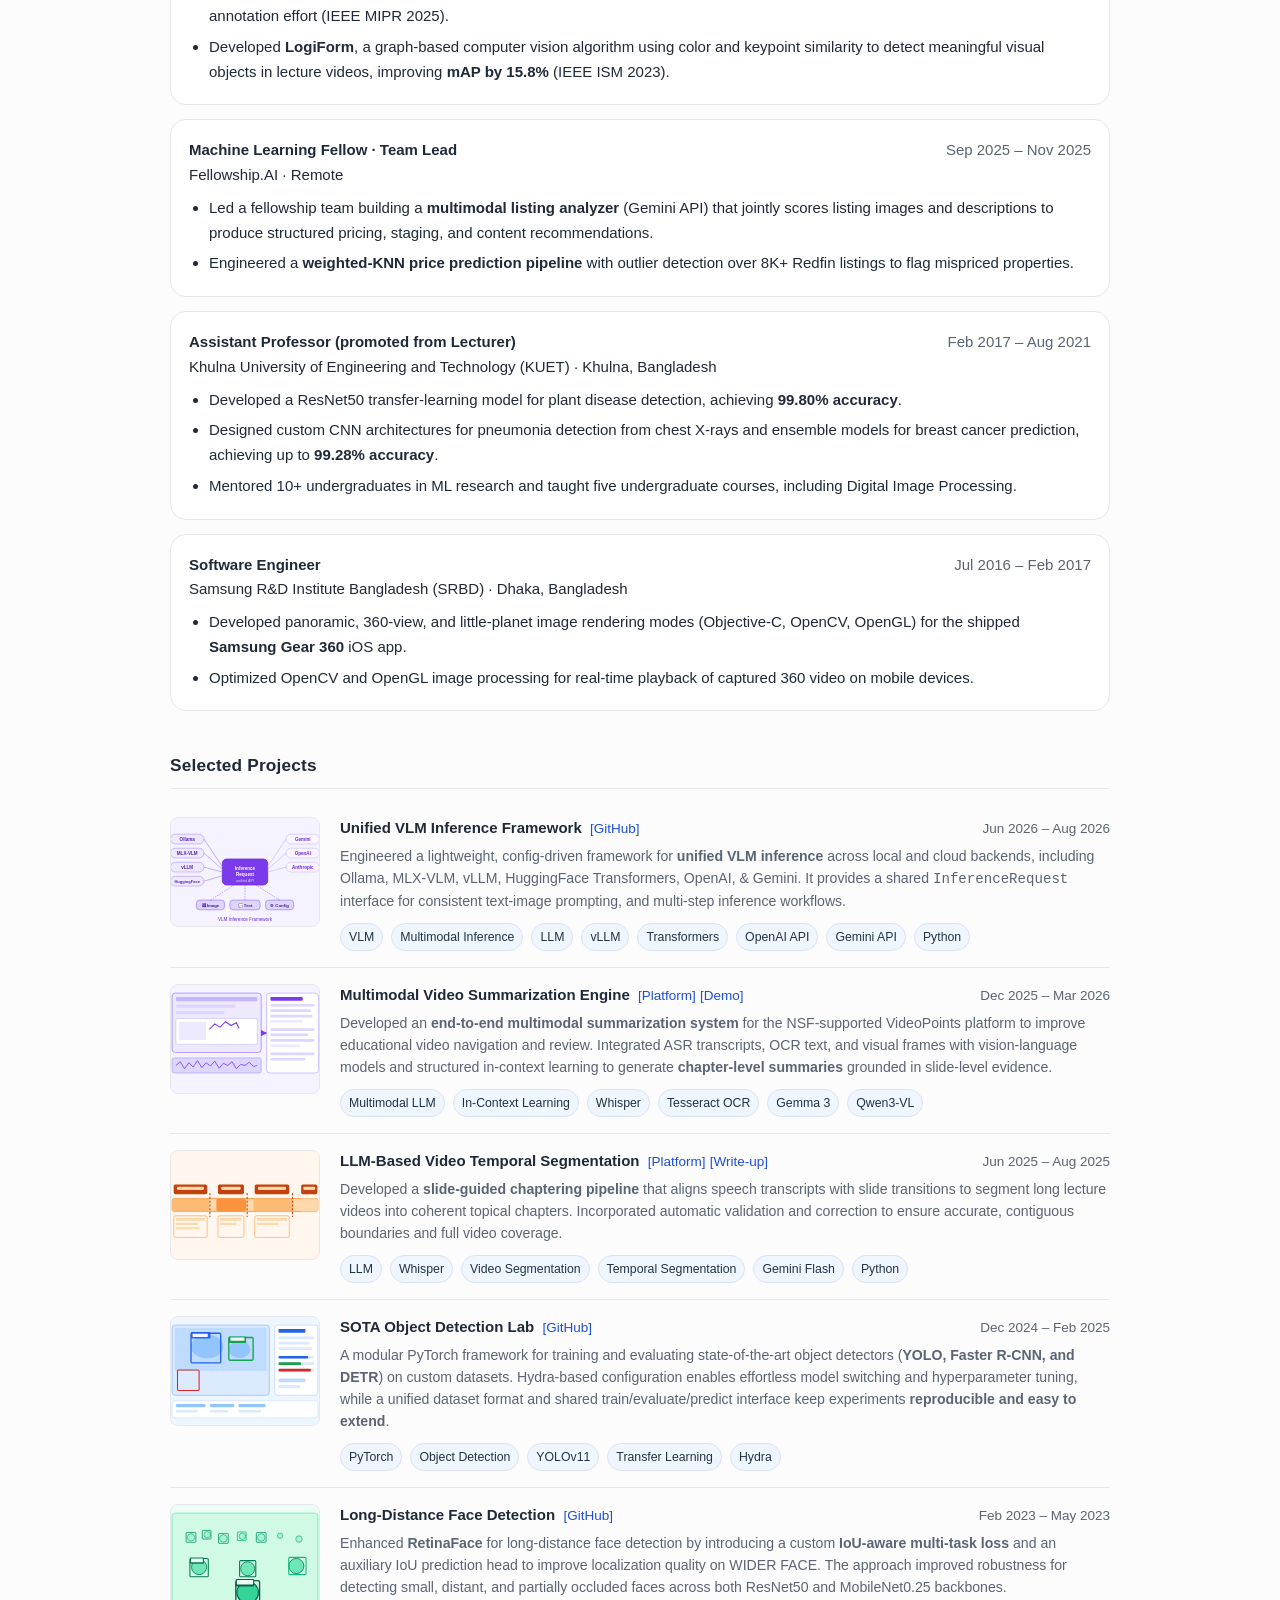
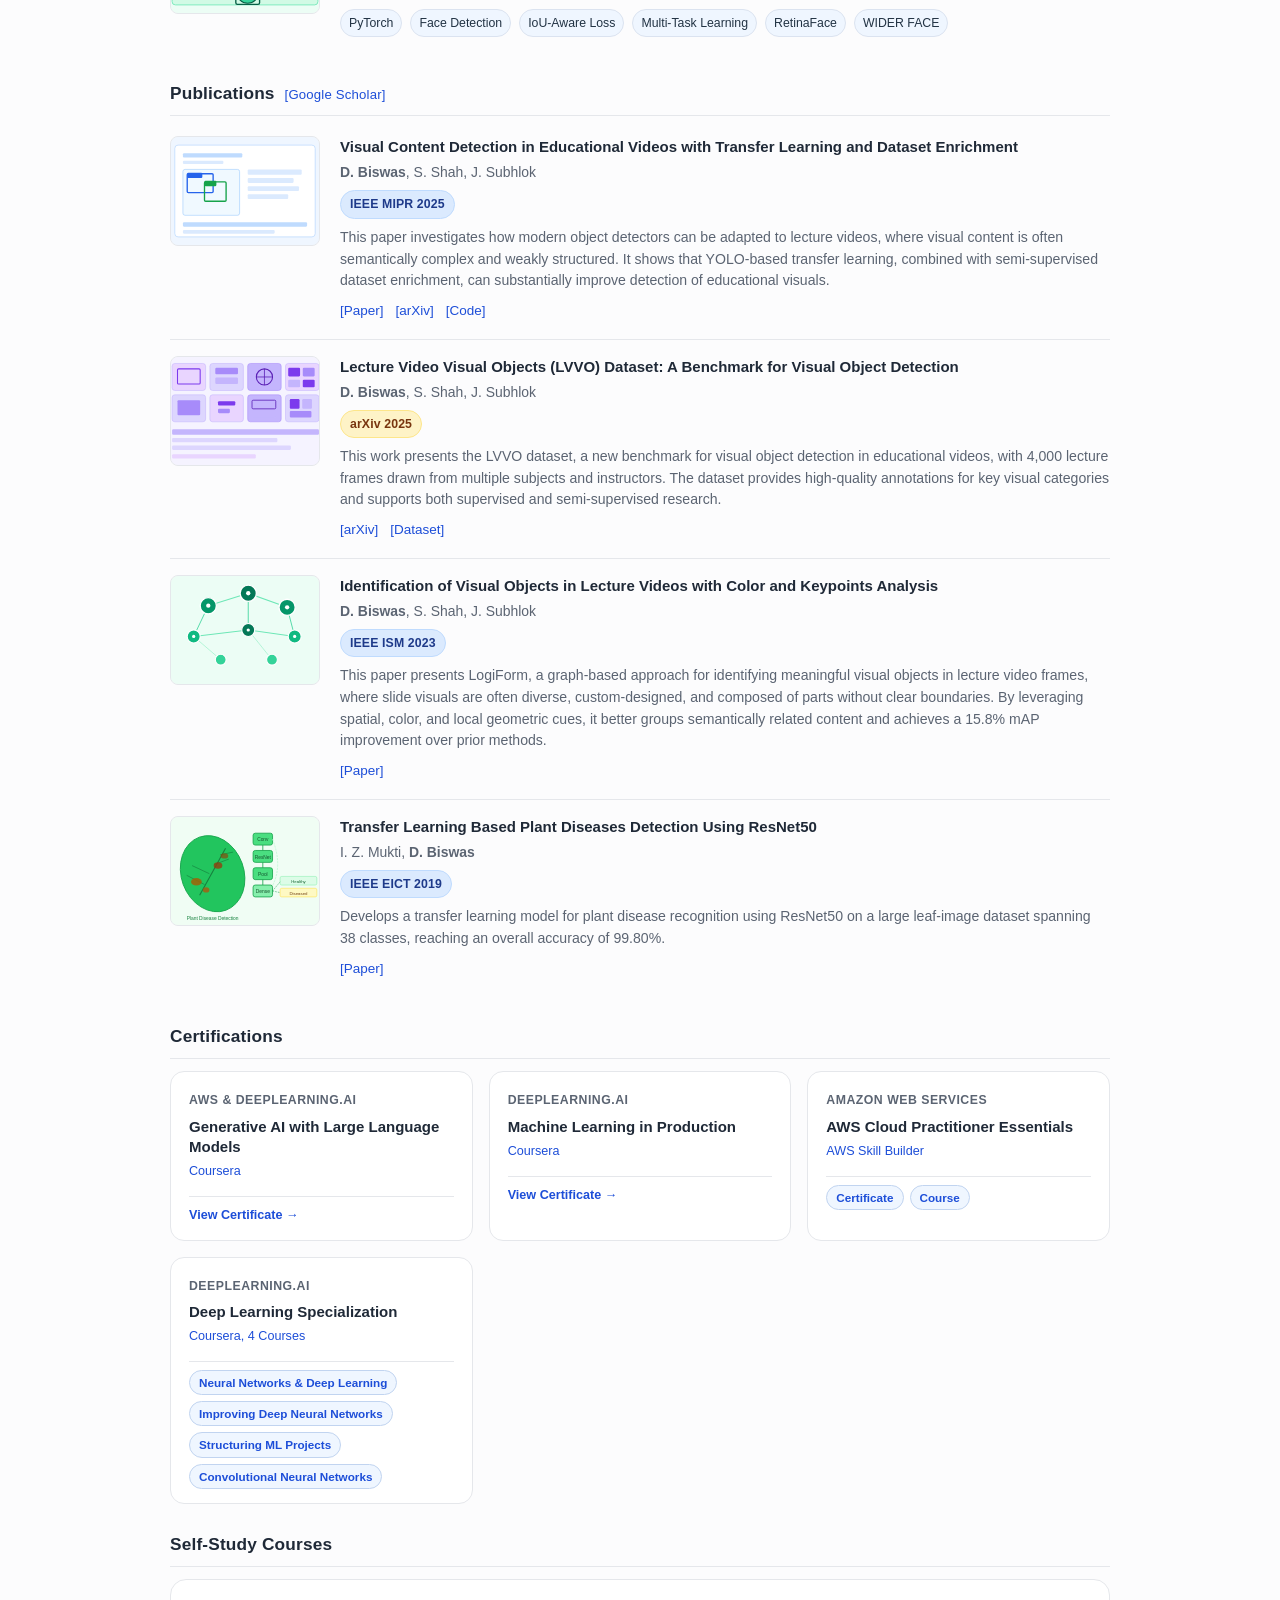
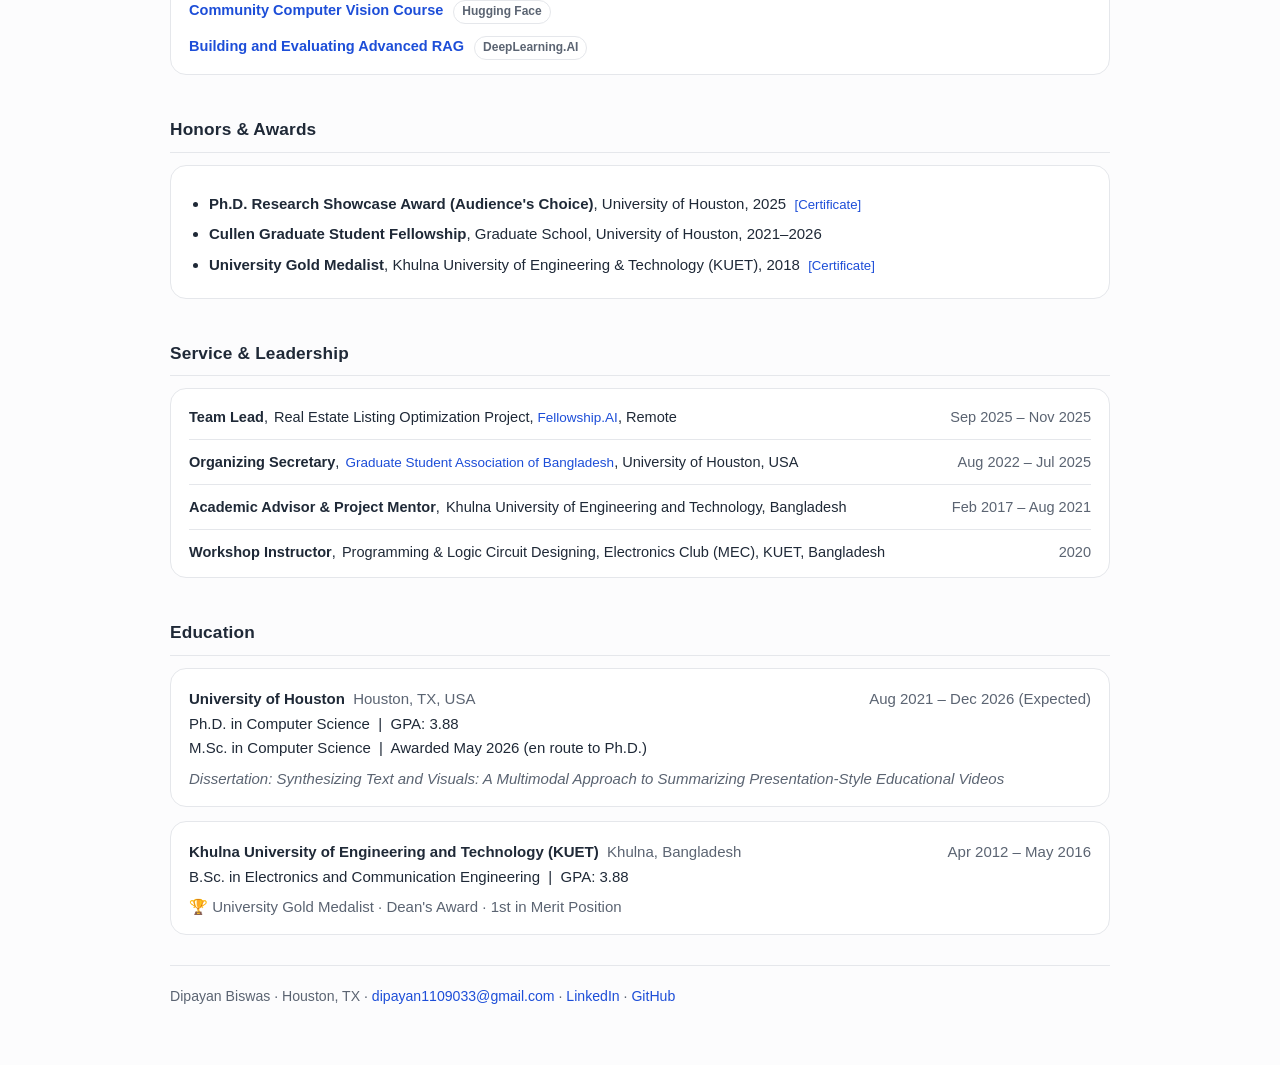
==== commit 24ddee51: "add write-up for Lecture Video Chaptering project and link in index.html" ====
--- a/index.html
+++ b/index.html
@@ -284,7 +284,7 @@
         </div>
         <div class="proj-body">
           <div class="proj-head">
-            <span class="proj-title">LLM-Based Video Temporal Segmentation &nbsp;<a href="https://videopoints.org" target="_blank" rel="noopener" class="inline-link">[Platform]</a></span>
+            <span class="proj-title">LLM-Based Video Temporal Segmentation &nbsp;<a href="https://videopoints.org" target="_blank" rel="noopener" class="inline-link">[Platform]</a> <a href="projects/lecture-chaptering.html" class="inline-link">[Write-up]</a></span>
             <span class="meta proj-date">Jun 2025 &ndash; Aug 2025</span>
           </div>
           <p class="pub-desc">Developed a <strong>slide-guided chaptering pipeline</strong> that aligns speech transcripts with slide transitions to segment long lecture videos into coherent topical chapters. Incorporated automatic validation and correction to ensure accurate, contiguous boundaries and full video coverage.</p>
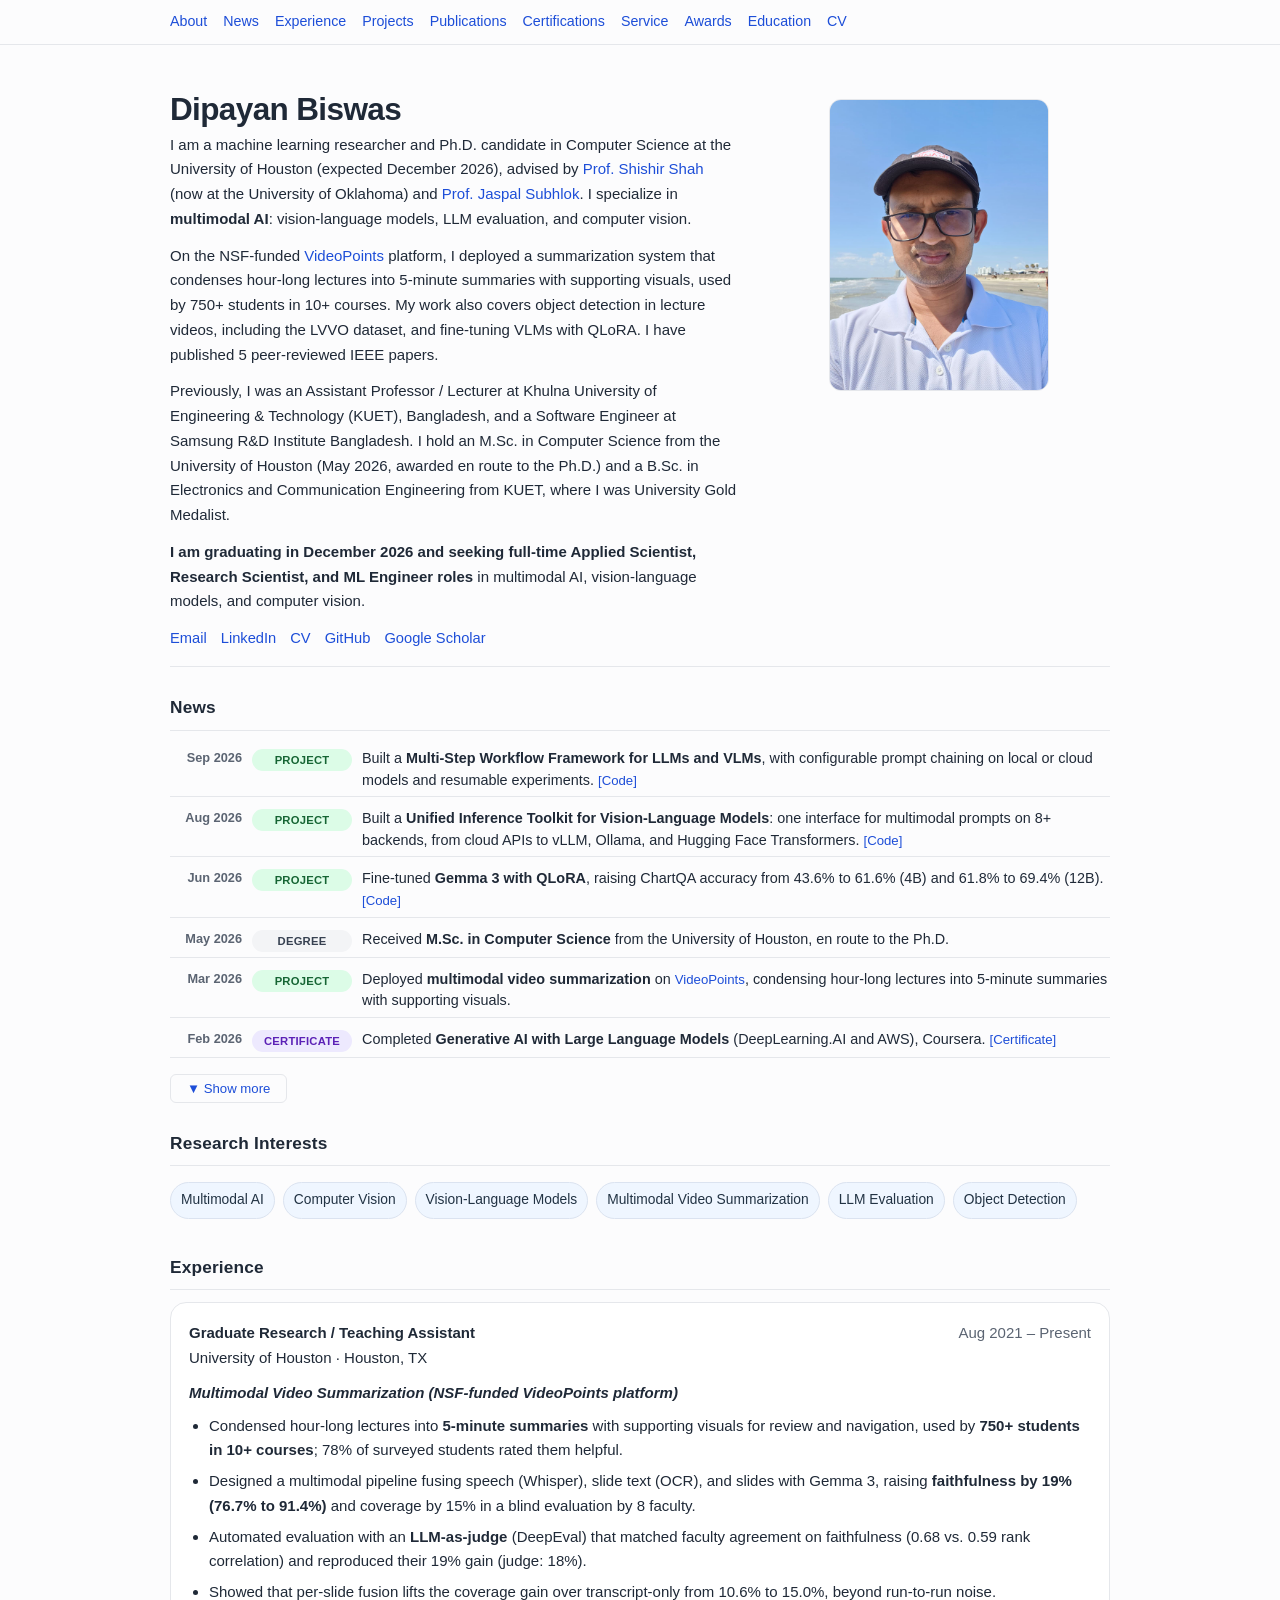
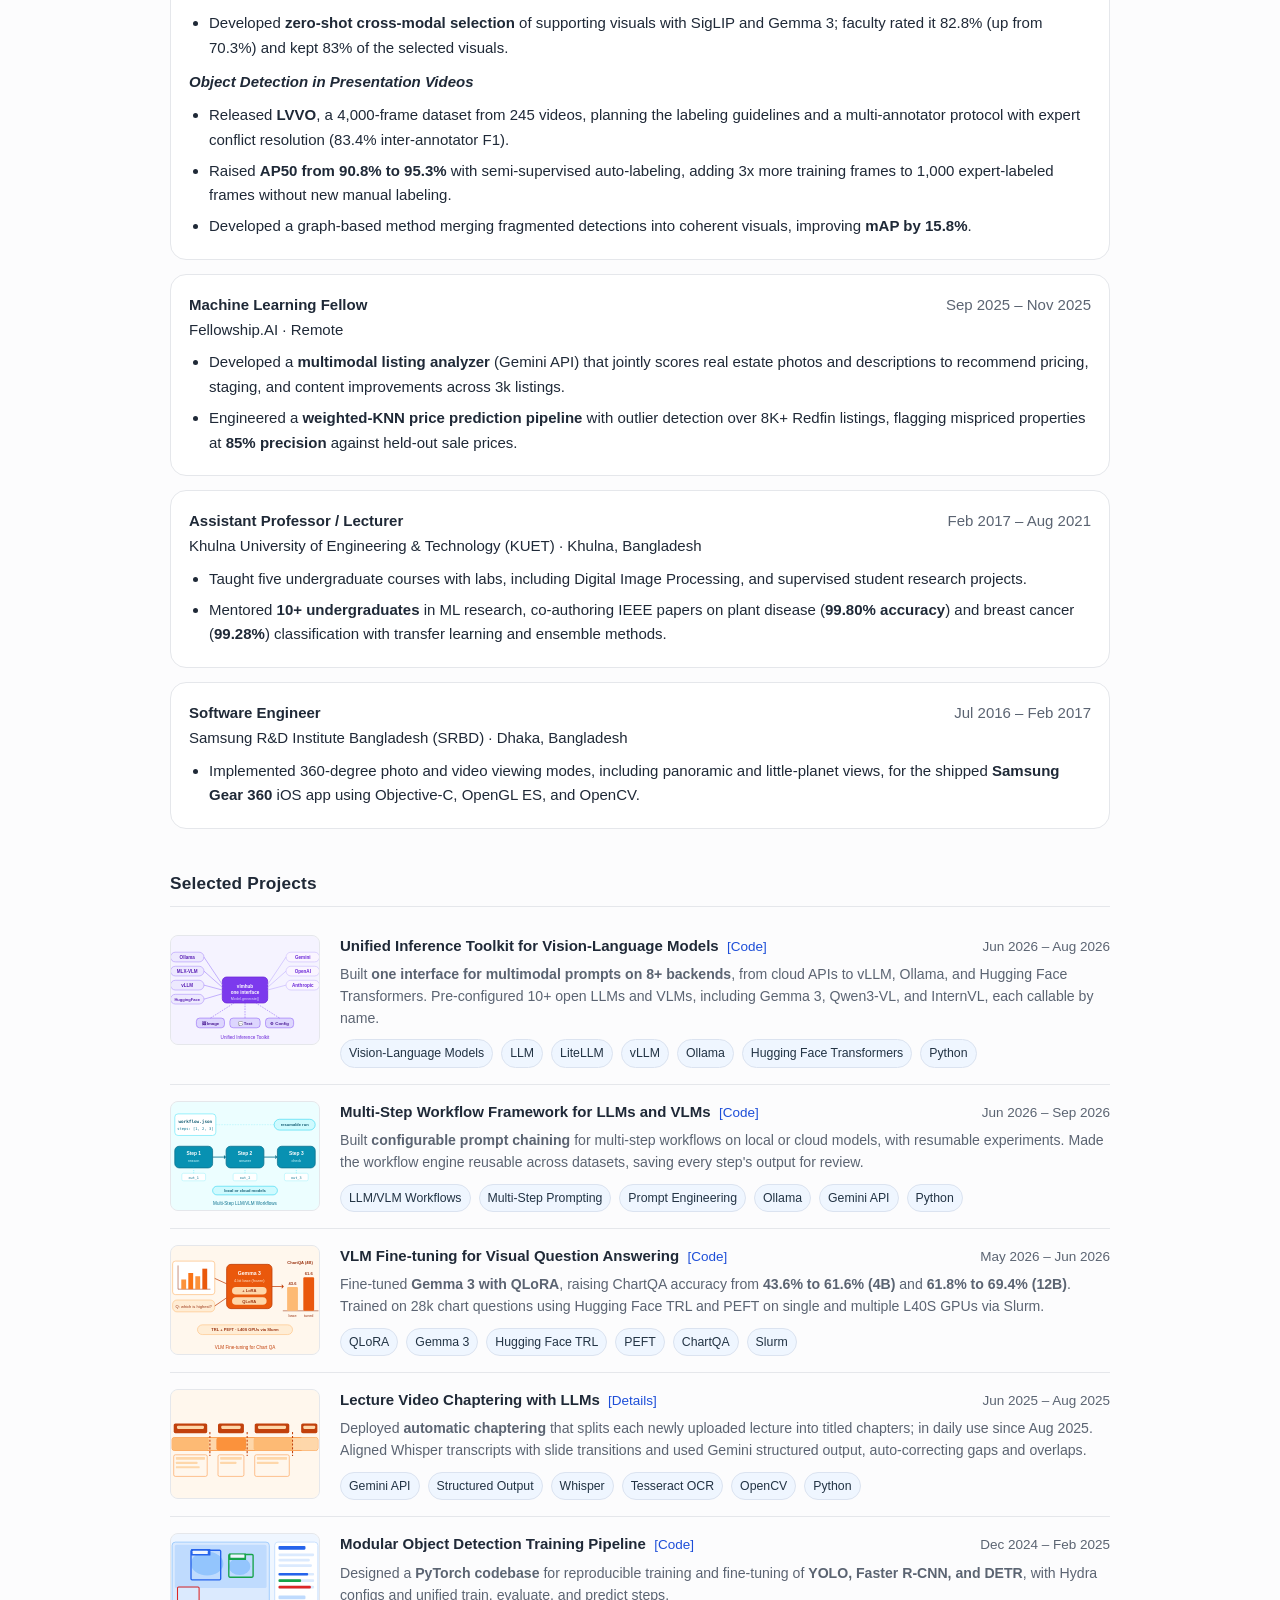
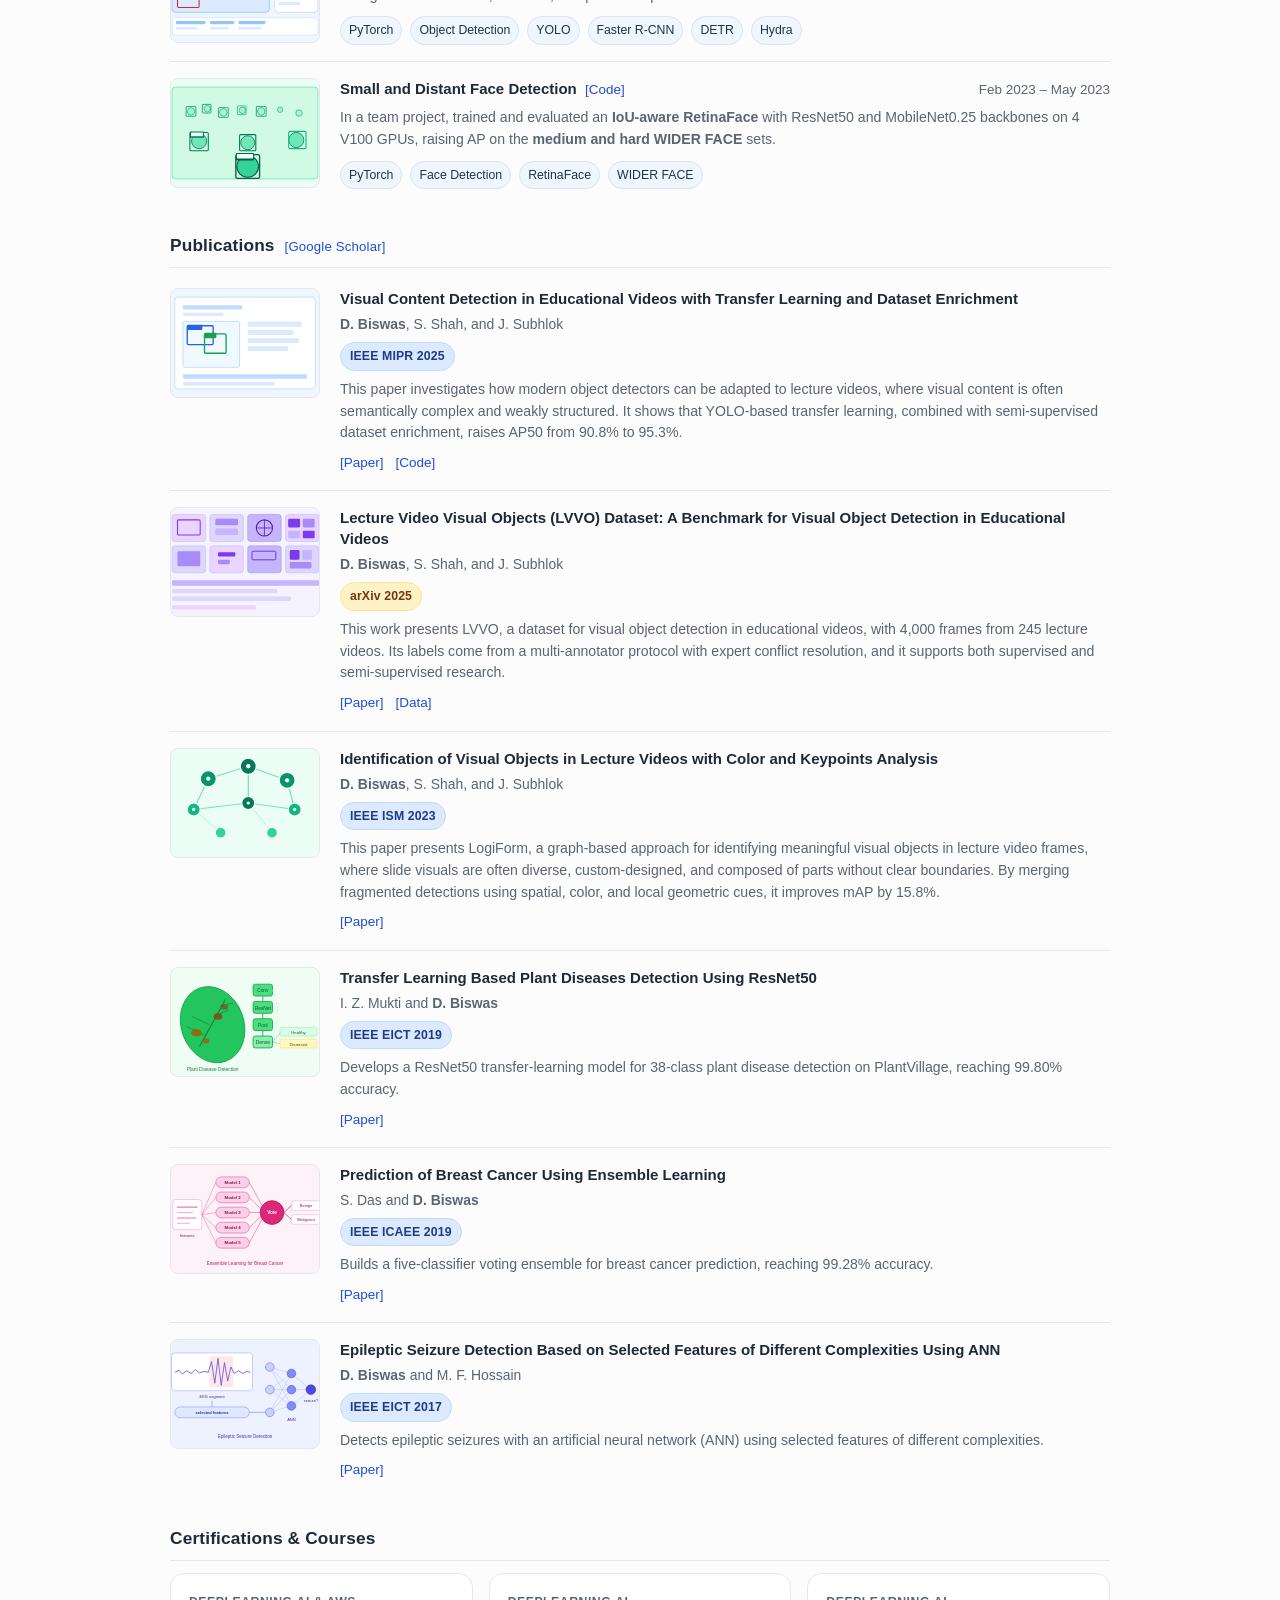
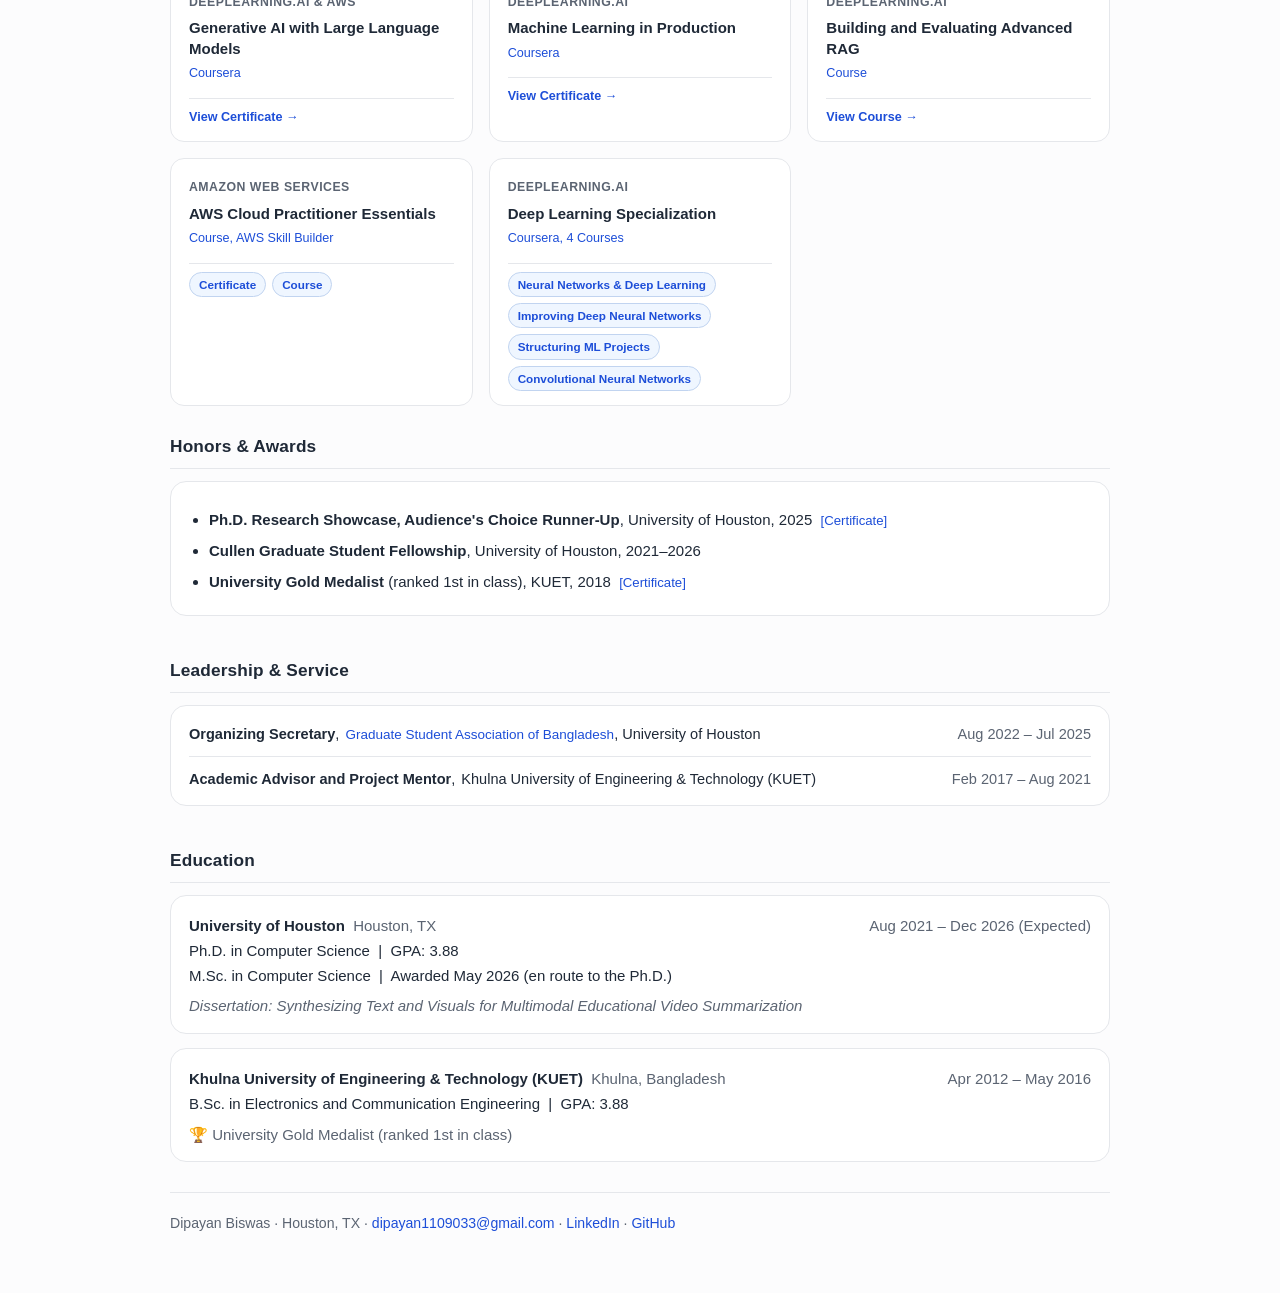
==== commit db8d8bd9: "Refactor code structure for improved readability and maintainability" ====
--- a/index.html
+++ b/index.html
@@ -28,13 +28,13 @@
       <div class="intro">
         <h1>Dipayan Biswas</h1>
         <p>
-          I am a PhD candidate in Computer Science at the University of Houston, advised by <a href="https://scholar.google.com/citations?user=gJ3JGSsAAAAJ&hl=en" target="_blank" rel="noopener">Prof. Shishir Shah</a> (now at University of Oklahoma), <a href="https://scholar.google.com/citations?user=casX4XgAAAAJ&hl=en" target="_blank" rel="noopener">Prof. Jaspal Subhlok</a>, and <a href="https://scholar.google.com/citations?user=92kHkLAAAAAJ&hl=en" target="_blank" rel="noopener">Dr. Pranav Mantini</a>. My dissertation research focuses on <strong>multimodal AI</strong> for educational video understanding: building systems that integrate speech, slide text, and visual frames with vision-language models to generate structured, chapter-level summaries, deployed on the NSF-supported <a href="https://videopoints.org/" target="_blank" rel="noopener">VideoPoints</a> platform across 10+ university courses serving 750+ students.
+          I am a machine learning researcher and Ph.D. candidate in Computer Science at the University of Houston (expected December 2026), advised by <a href="https://scholar.google.com/citations?user=gJ3JGSsAAAAJ&hl=en" target="_blank" rel="noopener">Prof. Shishir Shah</a> (now at the University of Oklahoma) and <a href="https://scholar.google.com/citations?user=casX4XgAAAAJ&hl=en" target="_blank" rel="noopener">Prof. Jaspal Subhlok</a>. I specialize in <strong>multimodal AI</strong>: vision-language models, LLM evaluation, and computer vision.
         </p>
         <p>
-          My work spans the full pipeline: visual content detection (LogiForm, LVVO benchmark), LLM-based video segmentation, multimodal summarization, and automated LLM-as-judge evaluation, improving summary faithfulness from 86.4% to 96% and relevance from 78.8% to 84% over a transcript-only baseline. I am broadly interested in vision-language models, multimodal reasoning, and building reproducible, deployment-ready ML systems.
+          On the NSF-funded <a href="https://videopoints.org/" target="_blank" rel="noopener">VideoPoints</a> platform, I deployed a summarization system that condenses hour-long lectures into 5-minute summaries with supporting visuals, used by 750+ students in 10+ courses. My work also covers object detection in lecture videos, including the LVVO dataset, and fine-tuning VLMs with QLoRA. I have published 5 peer-reviewed IEEE papers.
         </p>
         <p>
-          Previously, I was an Assistant Professor at Khulna University of Engineering and Technology (KUET), Bangladesh, and a Software Engineer at Samsung R&amp;D. I hold an M.Sc. in Computer Science from the University of Houston (2026) and a B.Sc. from KUET, where I graduated as University Gold Medalist.
+          Previously, I was an Assistant Professor / Lecturer at Khulna University of Engineering &amp; Technology (KUET), Bangladesh, and a Software Engineer at Samsung R&amp;D Institute Bangladesh. I hold an M.Sc. in Computer Science from the University of Houston (May 2026, awarded en route to the Ph.D.) and a B.Sc. in Electronics and Communication Engineering from KUET, where I was University Gold Medalist.
         </p>
         <p>
           <strong>I am graduating in December 2026 and seeking full-time Applied Scientist, Research Scientist, and ML Engineer roles</strong> in multimodal AI, vision-language models, and computer vision.
@@ -57,92 +57,92 @@
       <h2>News</h2>
       <ul class="news-list" id="news-list">
         <li data-index="0">
+          <span class="news-date">Sep 2026</span>
+          <span class="news-tag tag-project">Project</span>
+          <span class="news-text">Built a <strong>Multi-Step Workflow Framework for LLMs and VLMs</strong>, with configurable prompt chaining on local or cloud models and resumable experiments. <a href="https://github.com/dbiswas55/vlmflow" target="_blank" rel="noopener" class="section-link">[Code]</a></span>
+        </li>
+        <li data-index="1">
           <span class="news-date">Aug 2026</span>
           <span class="news-tag tag-project">Project</span>
-          <span class="news-text">Released <strong>Unified VLM Inference Framework</strong>, a Python toolkit with a consistent text-image prompting interface across Ollama, vLLM, Transformers, OpenAI, and Gemini. <a href="https://github.com/dbiswas55/VLM-Inferences" target="_blank" rel="noopener" class="section-link">[GitHub]</a></span>
-        </li>
-        <li data-index="17">
+          <span class="news-text">Built a <strong>Unified Inference Toolkit for Vision-Language Models</strong>: one interface for multimodal prompts on 8+ backends, from cloud APIs to vLLM, Ollama, and Hugging Face Transformers. <a href="https://github.com/dbiswas55/vlmhub" target="_blank" rel="noopener" class="section-link">[Code]</a></span>
+        </li>
+        <li data-index="2">
+          <span class="news-date">Jun 2026</span>
+          <span class="news-tag tag-project">Project</span>
+          <span class="news-text">Fine-tuned <strong>Gemma 3 with QLoRA</strong>, raising ChartQA accuracy from 43.6% to 61.6% (4B) and 61.8% to 69.4% (12B). <a href="https://github.com/dbiswas55/vlm-qlora-finetuning" target="_blank" rel="noopener" class="section-link">[Code]</a></span>
+        </li>
+        <li data-index="3">
           <span class="news-date">May 2026</span>
           <span class="news-tag tag-misc">Degree</span>
           <span class="news-text">Received <strong>M.Sc. in Computer Science</strong> from the University of Houston, en route to the Ph.D.</span>
         </li>
-        <li data-index="1">
+        <li data-index="4">
           <span class="news-date">Mar 2026</span>
           <span class="news-tag tag-project">Project</span>
-          <span class="news-text">Deployed <strong>Multimodal Video Summarization Engine</strong> on <a href="https://videopoints.org" target="_blank" rel="noopener" class="section-link">VideoPoints</a>, integrating speech, slide text, and visual frames to generate visually grounded chapter-level summaries.</span>
-        </li>
-        <li data-index="2">
+          <span class="news-text">Deployed <strong>multimodal video summarization</strong> on <a href="https://videopoints.org" target="_blank" rel="noopener" class="section-link">VideoPoints</a>, condensing hour-long lectures into 5-minute summaries with supporting visuals.</span>
+        </li>
+        <li data-index="5">
           <span class="news-date">Feb 2026</span>
           <span class="news-tag tag-cert">Certificate</span>
-          <span class="news-text">Completed <strong>Generative AI with Large Language Models</strong> (DeepLearning.AI &amp; AWS), Coursera. <a href="https://www.coursera.org/account/accomplishments/verify/81IALDZGU7AP" target="_blank" rel="noopener" class="section-link">[Verify]</a></span>
-        </li>
-        <li data-index="3">
+          <span class="news-text">Completed <strong>Generative AI with Large Language Models</strong> (DeepLearning.AI and AWS), Coursera. <a href="https://www.coursera.org/account/accomplishments/verify/81IALDZGU7AP" target="_blank" rel="noopener" class="section-link">[Certificate]</a></span>
+        </li>
+        <li data-index="6" class="news-hidden">
           <span class="news-date">Jan 2026</span>
           <span class="news-tag tag-cert">Certificate</span>
-          <span class="news-text">Completed <strong>Machine Learning in Production</strong> (DeepLearning.AI), Coursera. <a href="https://www.coursera.org/account/accomplishments/verify/0VEG5PX91CWO" target="_blank" rel="noopener" class="section-link">[Verify]</a></span>
-        </li>
-        <li data-index="4">
+          <span class="news-text">Completed <strong>Machine Learning in Production</strong> (DeepLearning.AI), Coursera. <a href="https://www.coursera.org/account/accomplishments/verify/0VEG5PX91CWO" target="_blank" rel="noopener" class="section-link">[Certificate]</a></span>
+        </li>
+        <li data-index="7" class="news-hidden">
           <span class="news-date">Nov 2025</span>
           <span class="news-tag tag-award">Award</span>
-          <span class="news-text">Received Audience&#39;s Choice at the <strong>Ph.D. Research Showcase</strong>, University of Houston. <a href="assets/docs/certificates/phd_research_showcase.pdf" target="_blank" rel="noopener" class="section-link">[Certificate]</a></span>
-        </li>
-        <li data-index="5" class="news-hidden">
+          <span class="news-text">Received <strong>Audience&#39;s Choice Runner-Up</strong> at the Ph.D. Research Showcase, University of Houston. <a href="assets/docs/certificates/phd_research_showcase.pdf" target="_blank" rel="noopener" class="section-link">[Certificate]</a></span>
+        </li>
+        <li data-index="8" class="news-hidden">
           <span class="news-date">Nov 2025</span>
           <span class="news-tag tag-industry">Industry</span>
-          <span class="news-text">Completed ML Fellowship at <strong>Fellowship.AI</strong> as Team Lead for a real estate multimodal pipeline project.</span>
-        </li>
-        <li data-index="6" class="news-hidden">
+          <span class="news-text">Completed the Machine Learning Fellowship at <strong>Fellowship.AI</strong>, building a multimodal real estate listing analyzer.</span>
+        </li>
+        <li data-index="9" class="news-hidden">
           <span class="news-date">Nov 2025</span>
-          <span class="news-tag tag-cert">Certificate</span>
-          <span class="news-text">Completed <strong>AWS Cloud Practitioner Essentials</strong> (Amazon Web Services). <a href="assets/docs/certificates/aws_cloud_practitioner.pdf" target="_blank" rel="noopener" class="section-link">[Certificate]</a></span>
-        </li>
-        <li data-index="7" class="news-hidden">
+          <span class="news-tag tag-misc">Course</span>
+          <span class="news-text">Completed the <strong>AWS Cloud Practitioner Essentials</strong> course (Amazon Web Services). <a href="assets/docs/certificates/aws_cloud_practitioner.pdf" target="_blank" rel="noopener" class="section-link">[Certificate]</a></span>
+        </li>
+        <li data-index="10" class="news-hidden">
           <span class="news-date">Aug 2025</span>
           <span class="news-tag tag-talk">Talk</span>
           <span class="news-text">Presented at <strong>IEEE MIPR 2025</strong> (San Jose, CA): <em>&#8220;Visual Content Detection in Educational Videos with Transfer Learning and Dataset Enrichment&#8221;</em>.</span>
         </li>
-        <li data-index="8" class="news-hidden">
+        <li data-index="11" class="news-hidden">
           <span class="news-date">Aug 2025</span>
           <span class="news-tag tag-project">Project</span>
-          <span class="news-text">Deployed <strong>LLM-Based Video Temporal Segmentation</strong> on <a href="https://videopoints.org" target="_blank" rel="noopener" class="section-link">VideoPoints</a> for slide-guided lecture video chaptering.</span>
-        </li>
-        <li data-index="13" class="news-hidden">
+          <span class="news-text">Deployed <strong>Lecture Video Chaptering with LLMs</strong> on <a href="https://videopoints.org" target="_blank" rel="noopener" class="section-link">VideoPoints</a>, splitting each newly uploaded lecture into titled chapters. <a href="projects/lecture-chaptering.html" class="section-link">[Details]</a></span>
+        </li>
+        <li data-index="12" class="news-hidden">
           <span class="news-date">Jul 2025</span>
           <span class="news-tag tag-misc">Course</span>
-          <span class="news-text">Completed <a href="https://learn.deeplearning.ai/courses/building-evaluating-advanced-rag" target="_blank" rel="noopener"><strong>Building and Evaluating Advanced RAG</strong></a> (DeepLearning.AI).</span>
-        </li>
-        <li data-index="9" class="news-hidden">
+          <span class="news-text">Completed <strong>Building and Evaluating Advanced RAG</strong> (DeepLearning.AI). <a href="https://www.deeplearning.ai/courses/building-evaluating-advanced-rag" target="_blank" rel="noopener" class="section-link">[Course]</a></span>
+        </li>
+        <li data-index="13" class="news-hidden">
           <span class="news-date">Jul 2025</span>
           <span class="news-tag tag-misc">Service</span>
           <span class="news-text">Concluded 3 years as <strong>Organizing Secretary</strong>, Graduate Student Association of Bangladesh (GSAB), University of Houston.</span>
         </li>
-        <li data-index="10" class="news-hidden">
+        <li data-index="14" class="news-hidden">
           <span class="news-date">Jun 2025</span>
           <span class="news-tag tag-paper">Dataset</span>
-          <span class="news-text">Released <strong>LVVO</strong>, a new benchmark for visual object detection in lecture videos. <a href="https://arxiv.org/abs/2506.13657" target="_blank" rel="noopener" class="section-link">[arXiv]</a></span>
-        </li>
-        <li data-index="11" class="news-hidden">
+          <span class="news-text">Released <strong>LVVO</strong>, a 4,000-frame dataset for visual object detection in lecture videos. <a href="https://arxiv.org/abs/2506.13657" target="_blank" rel="noopener" class="section-link">[Paper]</a> <a href="https://github.com/dbiswas55/LVVO_dataset" target="_blank" rel="noopener" class="section-link">[Data]</a></span>
+        </li>
+        <li data-index="15" class="news-hidden">
           <span class="news-date">May 2025</span>
           <span class="news-tag tag-paper">Paper</span>
           <span class="news-text"><em>&#8220;Visual Content Detection in Educational Videos with Transfer Learning and Dataset Enrichment&#8221;</em> accepted at <strong>IEEE MIPR 2025</strong>.</span>
         </li>
-        <li data-index="12" class="news-hidden">
+        <li data-index="16" class="news-hidden">
           <span class="news-date">Feb 2025</span>
           <span class="news-tag tag-project">Project</span>
-          <span class="news-text">Released <strong>SOTA Object Detection Lab</strong>, a modular PyTorch framework for training YOLO, Faster R-CNN, and DETR with Hydra config. <a href="https://github.com/dbiswas55/SOTA-Detection-Lab" target="_blank" rel="noopener" class="section-link">[GitHub]</a></span>
-        </li>
-        <li data-index="14" class="news-hidden">
-          <span class="news-date"> Dec 2024</span>
-          <span class="news-tag tag-misc">Course</span>
-          <span class="news-text">Completed <a href="https://huggingface.co/learn/computer-vision-course/unit0/welcome/welcome" target="_blank" rel="noopener"><strong>Community Computer Vision Course</strong></a> (Hugging Face).</span>
-        </li>
-        <!-- <li data-index="15" class="news-hidden">
-          <span class="news-date">2023</span>
-          <span class="news-tag tag-misc">Course</span>
-          <span class="news-text">Completed <a href="https://www.youtube.com/watch?v=pTFZFxd4hOI" target="_blank" rel="noopener"><strong>Docker Tutorial for Beginners</strong></a> (YouTube).</span>
-        </li> -->
-        <li data-index="16" class="news-hidden">
-          <span class="news-date">2022</span>
+          <span class="news-text">Built a <strong>Modular Object Detection Training Pipeline</strong>, a PyTorch codebase for reproducible training and fine-tuning of YOLO, Faster R-CNN, and DETR with Hydra configs. <a href="https://github.com/dbiswas55/SOTA-Detection-Lab" target="_blank" rel="noopener" class="section-link">[Code]</a></span>
+        </li>
+        <li data-index="17" class="news-hidden">
+          <span class="news-date">Aug 2022</span>
           <span class="news-tag tag-misc">Service</span>
           <span class="news-text">Joined as <strong>Organizing Secretary</strong>, Graduate Student Association of Bangladesh (GSAB), University of Houston.</span>
         </li>
@@ -158,9 +158,8 @@
         <span class="chip">Computer Vision</span>
         <span class="chip">Vision-Language Models</span>
         <span class="chip">Multimodal Video Summarization</span>
-        <span class="chip">Visual Grounding</span>
         <span class="chip">LLM Evaluation</span>
-        <!-- <span class="chip">Object Detection</span> -->
+        <span class="chip">Object Detection</span>
       </div>
     </section>
 
@@ -176,41 +175,47 @@
           </div>
           <div class="meta">Aug 2021 &ndash; Present</div>
         </div>
+        <div style="margin-top:10px; font-weight:600; font-style:italic">Multimodal Video Summarization (NSF-funded VideoPoints platform)</div>
         <ul>
-          <li>Led multimodal research on the NSF-funded VideoPoints platform, distilling hour-long lectures into <strong>hierarchically structured summaries</strong> with supporting visuals, deployed across <strong>10+ university courses serving 750+ students</strong>.</li>
-          <li>Designed a <strong>cross-modal fusion pipeline</strong> over ASR transcripts, OCR text, and video frames via VLMs and in-context learning, processing <strong>25k hours of lecture video</strong> into chapter-level summaries with auto-selected supporting visuals.</li>
-          <li>Built an automated <strong>LLM-as-judge evaluation harness</strong> (DeepEval, Gemini/OpenAI APIs) over 500 lecture summaries, raising <strong>factual faithfulness from 86.4% to 96%</strong> and relevance from 78.8% to 84% versus a transcript-only baseline.</li>
-          <li>Improved visual content detection in educational videos by optimizing YOLOv11 with transfer learning and semi-supervised auto-labeling, increasing <strong>AP50 from 90.8% to 95.3%</strong> and expanding the labeled set from 1k expert-labeled to 4k frames with no added annotation effort (IEEE MIPR 2025).</li>
-          <li>Developed <strong>LogiForm</strong>, a graph-based computer vision algorithm using color and keypoint similarity to detect meaningful visual objects in lecture videos, improving <strong>mAP by 15.8%</strong> (IEEE ISM 2023).</li>
+          <li>Condensed hour-long lectures into <strong>5-minute summaries</strong> with supporting visuals for review and navigation, used by <strong>750+ students in 10+ courses</strong>; 78% of surveyed students rated them helpful.</li>
+          <li>Designed a multimodal pipeline fusing speech (Whisper), slide text (OCR), and slides with Gemma 3, raising <strong>faithfulness by 19% (76.7% to 91.4%)</strong> and coverage by 15% in a blind evaluation by 8 faculty.</li>
+          <li>Automated evaluation with an <strong>LLM-as-judge</strong> (DeepEval) that matched faculty agreement on faithfulness (0.68 vs. 0.59 rank correlation) and reproduced their 19% gain (judge: 18%).</li>
+          <li>Showed that per-slide fusion lifts the coverage gain over transcript-only from 10.6% to 15.0%, beyond run-to-run noise.</li>
+          <li>Developed <strong>zero-shot cross-modal selection</strong> of supporting visuals with SigLIP and Gemma 3; faculty rated it 82.8% (up from 70.3%) and kept 83% of the selected visuals.</li>
+        </ul>
+        <div style="margin-top:10px; font-weight:600; font-style:italic">Object Detection in Presentation Videos</div>
+        <ul>
+          <li>Released <strong>LVVO</strong>, a 4,000-frame dataset from 245 videos, planning the labeling guidelines and a multi-annotator protocol with expert conflict resolution (83.4% inter-annotator F1).</li>
+          <li>Raised <strong>AP50 from 90.8% to 95.3%</strong> with semi-supervised auto-labeling, adding 3x more training frames to 1,000 expert-labeled frames without new manual labeling.</li>
+          <li>Developed a graph-based method merging fragmented detections into coherent visuals, improving <strong>mAP by 15.8%</strong>.</li>
         </ul>
       </div>
 
       <div class="card">
         <div class="item-head">
           <div>
-            <div class="role">Machine Learning Fellow &middot; Team Lead</div>
+            <div class="role">Machine Learning Fellow</div>
             <div>Fellowship.AI &middot; Remote</div>
           </div>
           <div class="meta">Sep 2025 &ndash; Nov 2025</div>
         </div>
         <ul>
-          <li>Led a fellowship team building a <strong>multimodal listing analyzer</strong> (Gemini API) that jointly scores listing images and descriptions to produce structured pricing, staging, and content recommendations.</li>
-          <li>Engineered a <strong>weighted-KNN price prediction pipeline</strong> with outlier detection over 8K+ Redfin listings to flag mispriced properties.</li>
+          <li>Developed a <strong>multimodal listing analyzer</strong> (Gemini API) that jointly scores real estate photos and descriptions to recommend pricing, staging, and content improvements across 3k listings.</li>
+          <li>Engineered a <strong>weighted-KNN price prediction pipeline</strong> with outlier detection over 8K+ Redfin listings, flagging mispriced properties at <strong>85% precision</strong> against held-out sale prices.</li>
         </ul>
       </div>
 
       <div class="card">
         <div class="item-head">
           <div>
-            <div class="role">Assistant Professor (promoted from Lecturer)</div>
-            <div>Khulna University of Engineering and Technology (KUET) &middot; Khulna, Bangladesh</div>
+            <div class="role">Assistant Professor / Lecturer</div>
+            <div>Khulna University of Engineering &amp; Technology (KUET) &middot; Khulna, Bangladesh</div>
           </div>
           <div class="meta">Feb 2017 &ndash; Aug 2021</div>
         </div>
         <ul>
-          <li>Developed a ResNet50 transfer-learning model for plant disease detection, achieving <strong>99.80% accuracy</strong>.</li>
-          <li>Designed custom CNN architectures for pneumonia detection from chest X-rays and ensemble models for breast cancer prediction, achieving up to <strong>99.28% accuracy</strong>.</li>
-          <li>Mentored 10+ undergraduates in ML research and taught five undergraduate courses, including Digital Image Processing.</li>
+          <li>Taught five undergraduate courses with labs, including Digital Image Processing, and supervised student research projects.</li>
+          <li>Mentored <strong>10+ undergraduates</strong> in ML research, co-authoring IEEE papers on plant disease (<strong>99.80% accuracy</strong>) and breast cancer (<strong>99.28%</strong>) classification with transfer learning and ensemble methods.</li>
         </ul>
       </div>
 
@@ -223,8 +228,7 @@
           <div class="meta">Jul 2016 &ndash; Feb 2017</div>
         </div>
         <ul>
-          <li>Developed panoramic, 360-view, and little-planet image rendering modes (Objective-C, OpenCV, OpenGL) for the shipped <strong>Samsung Gear 360</strong> iOS app.</li>
-          <li>Optimized OpenCV and OpenGL image processing for real-time playback of captured 360 video on mobile devices.</li>
+          <li>Implemented 360-degree photo and video viewing modes, including panoramic and little-planet views, for the shipped <strong>Samsung Gear 360</strong> iOS app using Objective-C, OpenGL ES, and OpenCV.</li>
         </ul>
       </div>
     </section>
@@ -235,22 +239,41 @@
 
       <div class="proj-card">
         <div class="proj-thumb">
-          <img src="assets/images/projects/vlm_inference.svg" alt="VLM Inference Framework" />
+          <img src="assets/images/projects/vlm_inference.svg" alt="Unified Inference Toolkit for Vision-Language Models" />
         </div>
         <div class="proj-body">
           <div class="proj-head">
-            <span class="proj-title">Unified VLM Inference Framework &nbsp;<a href="https://github.com/dbiswas55/VLM-Inferences" target="_blank" rel="noopener" class="inline-link">[GitHub]</a></span>
+            <span class="proj-title">Unified Inference Toolkit for Vision-Language Models &nbsp;<a href="https://github.com/dbiswas55/vlmhub" target="_blank" rel="noopener" class="inline-link">[Code]</a></span>
             <span class="meta proj-date">Jun 2026 &ndash; Aug 2026</span>
           </div>
-          <p class="pub-desc">Engineered a lightweight, config-driven framework for <strong>unified VLM inference</strong> across local and cloud backends, including Ollama, MLX-VLM, vLLM, HuggingFace Transformers, OpenAI, &amp; Gemini. It provides a shared <code>InferenceRequest</code> interface for consistent text-image prompting, and multi-step inference workflows.</p>
-          <!-- , and efficient lazy-loaded local clients -->
+          <p class="pub-desc">Built <strong>one interface for multimodal prompts on 8+ backends</strong>, from cloud APIs to vLLM, Ollama, and Hugging Face Transformers. Pre-configured 10+ open LLMs and VLMs, including Gemma 3, Qwen3-VL, and InternVL, each callable by name.</p>
           <div class="chips proj-chips">
-            <span class="chip">VLM</span>
-            <span class="chip">Multimodal Inference</span>
+            <span class="chip">Vision-Language Models</span>
             <span class="chip">LLM</span>
+            <span class="chip">LiteLLM</span>
             <span class="chip">vLLM</span>
-            <span class="chip">Transformers</span>
-            <span class="chip">OpenAI API</span>
+            <span class="chip">Ollama</span>
+            <span class="chip">Hugging Face Transformers</span>
+            <span class="chip">Python</span>
+          </div>
+        </div>
+      </div>
+
+      <div class="proj-card">
+        <div class="proj-thumb">
+          <img src="assets/images/projects/vlm_workflow.svg" alt="Multi-Step Workflow Framework for LLMs and VLMs" />
+        </div>
+        <div class="proj-body">
+          <div class="proj-head">
+            <span class="proj-title">Multi-Step Workflow Framework for LLMs and VLMs &nbsp;<a href="https://github.com/dbiswas55/vlmflow" target="_blank" rel="noopener" class="inline-link">[Code]</a></span>
+            <span class="meta proj-date">Jun 2026 &ndash; Sep 2026</span>
+          </div>
+          <p class="pub-desc">Built <strong>configurable prompt chaining</strong> for multi-step workflows on local or cloud models, with resumable experiments. Made the workflow engine reusable across datasets, saving every step's output for review.</p>
+          <div class="chips proj-chips">
+            <span class="chip">LLM/VLM Workflows</span>
+            <span class="chip">Multi-Step Prompting</span>
+            <span class="chip">Prompt Engineering</span>
+            <span class="chip">Ollama</span>
             <span class="chip">Gemini API</span>
             <span class="chip">Python</span>
           </div>
@@ -259,61 +282,62 @@
 
       <div class="proj-card">
         <div class="proj-thumb">
-          <img src="assets/images/projects/multimodal_summarization.svg" alt="Multimodal Video Summarization" />
+          <img src="assets/images/projects/vlm_finetuning.svg" alt="VLM Fine-tuning for Visual Question Answering" />
         </div>
         <div class="proj-body">
           <div class="proj-head">
-            <span class="proj-title">Multimodal Video Summarization Engine &nbsp;<a href="https://videopoints.org" target="_blank" rel="noopener" class="inline-link">[Platform]</a> <a href="https://new.videopoints.org/public/data/resources/review_summary_guide_embed.html" target="_blank" rel="noopener" class="inline-link">[Demo]</a></span>
-            <span class="meta proj-date">Dec 2025 &ndash; Mar 2026</span>
-          </div>
-          <p class="pub-desc">Developed an <strong>end-to-end multimodal summarization system</strong> for the NSF-supported VideoPoints platform to improve educational video navigation and review. Integrated ASR transcripts, OCR text, and visual frames with vision-language models and structured in-context learning to generate <strong>chapter-level summaries</strong> grounded in slide-level evidence.</p>
+            <span class="proj-title">VLM Fine-tuning for Visual Question Answering &nbsp;<a href="https://github.com/dbiswas55/vlm-qlora-finetuning" target="_blank" rel="noopener" class="inline-link">[Code]</a></span>
+            <span class="meta proj-date">May 2026 &ndash; Jun 2026</span>
+          </div>
+          <p class="pub-desc">Fine-tuned <strong>Gemma 3 with QLoRA</strong>, raising ChartQA accuracy from <strong>43.6% to 61.6% (4B)</strong> and <strong>61.8% to 69.4% (12B)</strong>. Trained on 28k chart questions using Hugging Face TRL and PEFT on single and multiple L40S GPUs via Slurm.</p>
           <div class="chips proj-chips">
-            <span class="chip">Multimodal LLM</span>
-            <span class="chip">In-Context Learning</span>
+            <span class="chip">QLoRA</span>
+            <span class="chip">Gemma 3</span>
+            <span class="chip">Hugging Face TRL</span>
+            <span class="chip">PEFT</span>
+            <span class="chip">ChartQA</span>
+            <span class="chip">Slurm</span>
+          </div>
+        </div>
+      </div>
+
+      <div class="proj-card">
+        <div class="proj-thumb">
+          <img src="assets/images/projects/video_segmentation.svg" alt="Lecture Video Chaptering with LLMs" />
+        </div>
+        <div class="proj-body">
+          <div class="proj-head">
+            <span class="proj-title">Lecture Video Chaptering with LLMs &nbsp;<a href="projects/lecture-chaptering.html" class="inline-link">[Details]</a></span>
+            <span class="meta proj-date">Jun 2025 &ndash; Aug 2025</span>
+          </div>
+          <p class="pub-desc">Deployed <strong>automatic chaptering</strong> that splits each newly uploaded lecture into titled chapters; in daily use since Aug 2025. Aligned Whisper transcripts with slide transitions and used Gemini structured output, auto-correcting gaps and overlaps.</p>
+          <div class="chips proj-chips">
+            <span class="chip">Gemini API</span>
+            <span class="chip">Structured Output</span>
             <span class="chip">Whisper</span>
             <span class="chip">Tesseract OCR</span>
-            <span class="chip">Gemma 3</span>
-            <span class="chip">Qwen3-VL</span>
+            <span class="chip">OpenCV</span>
+            <span class="chip">Python</span>
           </div>
         </div>
       </div>
 
       <div class="proj-card">
         <div class="proj-thumb">
-          <img src="assets/images/projects/video_segmentation.svg" alt="LLM Video Temporal Segmentation" />
+          <img src="assets/images/projects/object_detection.svg" alt="Modular Object Detection Training Pipeline" />
         </div>
         <div class="proj-body">
           <div class="proj-head">
-            <span class="proj-title">LLM-Based Video Temporal Segmentation &nbsp;<a href="https://videopoints.org" target="_blank" rel="noopener" class="inline-link">[Platform]</a> <a href="projects/lecture-chaptering.html" class="inline-link">[Write-up]</a></span>
-            <span class="meta proj-date">Jun 2025 &ndash; Aug 2025</span>
-          </div>
-          <p class="pub-desc">Developed a <strong>slide-guided chaptering pipeline</strong> that aligns speech transcripts with slide transitions to segment long lecture videos into coherent topical chapters. Incorporated automatic validation and correction to ensure accurate, contiguous boundaries and full video coverage.</p>
-          <div class="chips proj-chips">
-            <span class="chip">LLM</span>
-            <span class="chip">Whisper</span>
-            <span class="chip">Video Segmentation</span>
-            <span class="chip">Temporal Segmentation</span>
-            <span class="chip">Gemini Flash</span>
-            <span class="chip">Python</span>
-          </div>
-        </div>
-      </div>
-
-      <div class="proj-card">
-        <div class="proj-thumb">
-          <img src="assets/images/projects/object_detection.svg" alt="SOTA Object Detection Lab" />
-        </div>
-        <div class="proj-body">
-          <div class="proj-head">
-            <span class="proj-title">SOTA Object Detection Lab &nbsp;<a href="https://github.com/dbiswas55/SOTA-Detection-Lab" target="_blank" rel="noopener" class="inline-link">[GitHub]</a></span>
+            <span class="proj-title">Modular Object Detection Training Pipeline &nbsp;<a href="https://github.com/dbiswas55/SOTA-Detection-Lab" target="_blank" rel="noopener" class="inline-link">[Code]</a></span>
             <span class="meta proj-date">Dec 2024 &ndash; Feb 2025</span>
           </div>
-          <p class="pub-desc">A modular PyTorch framework for training and evaluating state-of-the-art object detectors (<strong>YOLO, Faster R-CNN, and DETR</strong>) on custom datasets. Hydra-based configuration enables effortless model switching and hyperparameter tuning, while a unified dataset format and shared train/evaluate/predict interface keep experiments <strong>reproducible and easy to extend</strong>.</p>
+          <p class="pub-desc">Designed a <strong>PyTorch codebase</strong> for reproducible training and fine-tuning of <strong>YOLO, Faster R-CNN, and DETR</strong>, with Hydra configs and unified train, evaluate, and predict steps.</p>
           <div class="chips proj-chips">
             <span class="chip">PyTorch</span>
             <span class="chip">Object Detection</span>
-            <span class="chip">YOLOv11</span>
-            <span class="chip">Transfer Learning</span>
+            <span class="chip">YOLO</span>
+            <span class="chip">Faster R-CNN</span>
+            <span class="chip">DETR</span>
             <span class="chip">Hydra</span>
           </div>
         </div>
@@ -321,19 +345,17 @@
 
       <div class="proj-card">
         <div class="proj-thumb">
-          <img src="assets/images/projects/face_detection.svg" alt="Long-Distance Face Detection" />
+          <img src="assets/images/projects/face_detection.svg" alt="Small and Distant Face Detection" />
         </div>
         <div class="proj-body">
           <div class="proj-head">
-            <span class="proj-title">Long-Distance Face Detection &nbsp;<a href="https://github.com/dbiswas55/Pytorch_Retinaface-v.2" target="_blank" rel="noopener" class="inline-link">[GitHub]</a></span>
+            <span class="proj-title">Small and Distant Face Detection &nbsp;<a href="https://github.com/dbiswas55/retinaface-small-face-detection" target="_blank" rel="noopener" class="inline-link">[Code]</a></span>
             <span class="meta proj-date">Feb 2023 &ndash; May 2023</span>
           </div>
-          <p class="pub-desc">Enhanced <strong>RetinaFace</strong> for long-distance face detection by introducing a custom <strong>IoU-aware multi-task loss</strong> and an auxiliary IoU prediction head to improve localization quality on WIDER FACE. The approach improved robustness for detecting small, distant, and partially occluded faces across both ResNet50 and MobileNet0.25 backbones.</p>
+          <p class="pub-desc">In a team project, trained and evaluated an <strong>IoU-aware RetinaFace</strong> with ResNet50 and MobileNet0.25 backbones on 4 V100 GPUs, raising AP on the <strong>medium and hard WIDER FACE</strong> sets.</p>
           <div class="chips proj-chips">
             <span class="chip">PyTorch</span>
             <span class="chip">Face Detection</span>
-            <span class="chip">IoU-Aware Loss</span>
-            <span class="chip">Multi-Task Learning</span>
             <span class="chip">RetinaFace</span>
             <span class="chip">WIDER FACE</span>
           </div>
@@ -351,14 +373,13 @@
         </div>
         <div class="pub-body">
           <div class="pub-title">
-            <a href="https://ieeexplore.ieee.org/abstract/document/11225934" target="_blank" rel="noopener">Visual Content Detection in Educational Videos with Transfer Learning and Dataset Enrichment</a>
-          </div>
-          <div class="pub-authors"><strong>D. Biswas</strong>, S. Shah, J. Subhlok</div>
+            <a href="https://ieeexplore.ieee.org/document/11225934" target="_blank" rel="noopener">Visual Content Detection in Educational Videos with Transfer Learning and Dataset Enrichment</a>
+          </div>
+          <div class="pub-authors"><strong>D. Biswas</strong>, S. Shah, and J. Subhlok</div>
           <div class="pub-venue"><span class="venue-badge venue-conf">IEEE MIPR 2025</span></div>
-          <p class="pub-desc">This paper investigates how modern object detectors can be adapted to lecture videos, where visual content is often semantically complex and weakly structured. It shows that YOLO-based transfer learning, combined with semi-supervised dataset enrichment, can substantially improve detection of educational visuals.</p>
+          <p class="pub-desc">This paper investigates how modern object detectors can be adapted to lecture videos, where visual content is often semantically complex and weakly structured. It shows that YOLO-based transfer learning, combined with semi-supervised dataset enrichment, raises AP50 from 90.8% to 95.3%.</p>
           <div class="pub-links">
-            <a href="https://ieeexplore.ieee.org/abstract/document/11225934" target="_blank" rel="noopener">[Paper]</a>
-            <a href="https://arxiv.org/abs/2506.21903" target="_blank" rel="noopener">[arXiv]</a>
+            <a href="https://ieeexplore.ieee.org/document/11225934" target="_blank" rel="noopener">[Paper]</a>
             <a href="https://github.com/dbiswas55/edu-video-visual-detection" target="_blank" rel="noopener">[Code]</a>
           </div>
         </div>
@@ -370,14 +391,14 @@
         </div>
         <div class="pub-body">
           <div class="pub-title">
-            <a href="https://arxiv.org/abs/2506.13657" target="_blank" rel="noopener">Lecture Video Visual Objects (LVVO) Dataset: A Benchmark for Visual Object Detection</a>
-          </div>
-          <div class="pub-authors"><strong>D. Biswas</strong>, S. Shah, J. Subhlok</div>
+            <a href="https://arxiv.org/abs/2506.13657" target="_blank" rel="noopener">Lecture Video Visual Objects (LVVO) Dataset: A Benchmark for Visual Object Detection in Educational Videos</a>
+          </div>
+          <div class="pub-authors"><strong>D. Biswas</strong>, S. Shah, and J. Subhlok</div>
           <div class="pub-venue"><span class="venue-badge venue-preprint">arXiv 2025</span></div>
-          <p class="pub-desc">This work presents the LVVO dataset, a new benchmark for visual object detection in educational videos, with 4,000 lecture frames drawn from multiple subjects and instructors. The dataset provides high-quality annotations for key visual categories and supports both supervised and semi-supervised research.</p>
+          <p class="pub-desc">This work presents LVVO, a dataset for visual object detection in educational videos, with 4,000 frames from 245 lecture videos. Its labels come from a multi-annotator protocol with expert conflict resolution, and it supports both supervised and semi-supervised research.</p>
           <div class="pub-links">
-            <a href="https://arxiv.org/abs/2506.13657" target="_blank" rel="noopener">[arXiv]</a>
-            <a href="https://github.com/dbiswas55/LVVO_dataset" target="_blank" rel="noopener">[Dataset]</a>
+            <a href="https://arxiv.org/abs/2506.13657" target="_blank" rel="noopener">[Paper]</a>
+            <a href="https://github.com/dbiswas55/LVVO_dataset" target="_blank" rel="noopener">[Data]</a>
           </div>
         </div>
       </div>
@@ -390,9 +411,9 @@
           <div class="pub-title">
             <a href="https://ieeexplore.ieee.org/document/10473488" target="_blank" rel="noopener">Identification of Visual Objects in Lecture Videos with Color and Keypoints Analysis</a>
           </div>
-          <div class="pub-authors"><strong>D. Biswas</strong>, S. Shah, J. Subhlok</div>
+          <div class="pub-authors"><strong>D. Biswas</strong>, S. Shah, and J. Subhlok</div>
           <div class="pub-venue"><span class="venue-badge venue-conf">IEEE ISM 2023</span></div>
-          <p class="pub-desc">This paper presents LogiForm, a graph-based approach for identifying meaningful visual objects in lecture video frames, where slide visuals are often diverse, custom-designed, and composed of parts without clear boundaries. By leveraging spatial, color, and local geometric cues, it better groups semantically related content and achieves a 15.8% mAP improvement over prior methods.</p>
+          <p class="pub-desc">This paper presents LogiForm, a graph-based approach for identifying meaningful visual objects in lecture video frames, where slide visuals are often diverse, custom-designed, and composed of parts without clear boundaries. By merging fragmented detections using spatial, color, and local geometric cues, it improves mAP by 15.8%.</p>
           <div class="pub-links">
             <a href="https://ieeexplore.ieee.org/document/10473488" target="_blank" rel="noopener">[Paper]</a>
           </div>
@@ -405,25 +426,59 @@
         </div>
         <div class="pub-body">
           <div class="pub-title">
-            <a href="https://ieeexplore.ieee.org/abstract/document/9068805" target="_blank" rel="noopener">Transfer Learning Based Plant Diseases Detection Using ResNet50</a>
-          </div>
-          <div class="pub-authors">I. Z. Mukti, <strong>D. Biswas</strong></div>
+            <a href="https://ieeexplore.ieee.org/document/9068805" target="_blank" rel="noopener">Transfer Learning Based Plant Diseases Detection Using ResNet50</a>
+          </div>
+          <div class="pub-authors">I. Z. Mukti and <strong>D. Biswas</strong></div>
           <div class="pub-venue"><span class="venue-badge venue-conf">IEEE EICT 2019</span></div>
-          <p class="pub-desc">Develops a transfer learning model for plant disease recognition using ResNet50 on a large leaf-image dataset spanning 38 classes, reaching an overall accuracy of 99.80%.</p>
+          <p class="pub-desc">Develops a ResNet50 transfer-learning model for 38-class plant disease detection on PlantVillage, reaching 99.80% accuracy.</p>
           <div class="pub-links">
-            <a href="https://ieeexplore.ieee.org/abstract/document/9068805" target="_blank" rel="noopener">[Paper]</a>
-          </div>
-        </div>
-      </div>
-    </section>
-
-    <!-- CERTIFICATIONS -->
+            <a href="https://ieeexplore.ieee.org/document/9068805" target="_blank" rel="noopener">[Paper]</a>
+          </div>
+        </div>
+      </div>
+
+      <div class="pub-card">
+        <div class="pub-thumb">
+          <img src="assets/images/publications/breastcancer2019.svg" alt="Breast Cancer Prediction thumbnail" />
+        </div>
+        <div class="pub-body">
+          <div class="pub-title">
+            <a href="https://ieeexplore.ieee.org/document/8975544" target="_blank" rel="noopener">Prediction of Breast Cancer Using Ensemble Learning</a>
+          </div>
+          <div class="pub-authors">S. Das and <strong>D. Biswas</strong></div>
+          <div class="pub-venue"><span class="venue-badge venue-conf">IEEE ICAEE 2019</span></div>
+          <p class="pub-desc">Builds a five-classifier voting ensemble for breast cancer prediction, reaching 99.28% accuracy.</p>
+          <div class="pub-links">
+            <a href="https://ieeexplore.ieee.org/document/8975544" target="_blank" rel="noopener">[Paper]</a>
+          </div>
+        </div>
+      </div>
+
+      <div class="pub-card">
+        <div class="pub-thumb">
+          <img src="assets/images/publications/epilepsy2017.svg" alt="Epileptic Seizure Detection thumbnail" />
+        </div>
+        <div class="pub-body">
+          <div class="pub-title">
+            <a href="https://ieeexplore.ieee.org/document/8275176" target="_blank" rel="noopener">Epileptic Seizure Detection Based on Selected Features of Different Complexities Using ANN</a>
+          </div>
+          <div class="pub-authors"><strong>D. Biswas</strong> and M. F. Hossain</div>
+          <div class="pub-venue"><span class="venue-badge venue-conf">IEEE EICT 2017</span></div>
+          <p class="pub-desc">Detects epileptic seizures with an artificial neural network (ANN) using selected features of different complexities.</p>
+          <div class="pub-links">
+            <a href="https://ieeexplore.ieee.org/document/8275176" target="_blank" rel="noopener">[Paper]</a>
+          </div>
+        </div>
+      </div>
+    </section>
+
+    <!-- CERTIFICATIONS & COURSES -->
     <section id="certifications">
-      <h2>Certifications</h2>
+      <h2>Certifications &amp; Courses</h2>
       <div class="cert-grid">
 
         <div class="cert-card">
-          <div class="cert-issuer">AWS &amp; DeepLearning.AI</div>
+          <div class="cert-issuer">DeepLearning.AI &amp; AWS</div>
           <div class="cert-name">Generative AI with Large Language Models</div>
           <div class="cert-platform">Coursera</div>
           <a href="https://www.coursera.org/account/accomplishments/verify/81IALDZGU7AP" target="_blank" rel="noopener" class="cert-link">View Certificate &rarr;</a>
@@ -437,9 +492,16 @@
         </div>
 
         <div class="cert-card">
+          <div class="cert-issuer">DeepLearning.AI</div>
+          <div class="cert-name">Building and Evaluating Advanced RAG</div>
+          <div class="cert-platform">Course</div>
+          <a href="https://www.deeplearning.ai/courses/building-evaluating-advanced-rag" target="_blank" rel="noopener" class="cert-link">View Course &rarr;</a>
+        </div>
+
+        <div class="cert-card">
           <div class="cert-issuer">Amazon Web Services</div>
           <div class="cert-name">AWS Cloud Practitioner Essentials</div>
-          <div class="cert-platform">AWS Skill Builder</div>
+          <div class="cert-platform">Course, AWS Skill Builder</div>
           <div class="cert-courses">
             <a href="assets/docs/certificates/aws_cloud_practitioner.pdf" target="_blank" rel="noopener">Certificate</a>
             <a href="https://skillbuilder.aws/learn/94T2BEN85A/aws-cloud-practitioner-essentials/8D79F3AVR7" target="_blank" rel="noopener">Course</a>
@@ -461,62 +523,30 @@
       </div>
     </section>
 
-    <!-- SELF-STUDY COURSES -->
-    <section id="courses">
-      <h2>Self-Study Courses</h2>
-      <div class="card">
-        <div class="course-list">
-          <div class="course-item">
-            <a href="https://huggingface.co/learn/computer-vision-course/unit0/welcome/welcome" target="_blank" rel="noopener" class="course-name">Community Computer Vision Course</a>
-            <span class="course-org">Hugging Face</span>
-          </div>
-          <div class="course-item">
-            <a href="https://learn.deeplearning.ai/courses/building-evaluating-advanced-rag" target="_blank" rel="noopener" class="course-name">Building and Evaluating Advanced RAG</a>
-            <span class="course-org">DeepLearning.AI</span>
-          </div>
-          <!-- <div class="course-item">
-            <a href="https://www.youtube.com/watch?v=pTFZFxd4hOI" target="_blank" rel="noopener" class="course-name">Docker Tutorial for Beginners</a>
-            <span class="course-org">YouTube</span>
-          </div> -->
-        </div>
-      </div>
-    </section>
-
     <!-- HONORS -->
     <section id="honors">
       <h2>Honors &amp; Awards</h2>
       <div class="card">
         <ul>
-          <li><strong>Ph.D. Research Showcase Award (Audience&#39;s Choice)</strong>, University of Houston, 2025 &nbsp;<a href="assets/docs/certificates/phd_research_showcase.pdf" target="_blank" rel="noopener" class="section-link">[Certificate]</a></li>
-          <li><strong>Cullen Graduate Student Fellowship</strong>, Graduate School, University of Houston, 2021&ndash;2026</li>
-          <li><strong>University Gold Medalist</strong>, Khulna University of Engineering &amp; Technology (KUET), 2018 &nbsp;<a href="assets/docs/certificates/gold_certificate_KUET.pdf" target="_blank" rel="noopener" class="section-link">[Certificate]</a></li>
+          <li><strong>Ph.D. Research Showcase, Audience&#39;s Choice Runner-Up</strong>, University of Houston, 2025 &nbsp;<a href="assets/docs/certificates/phd_research_showcase.pdf" target="_blank" rel="noopener" class="section-link">[Certificate]</a></li>
+          <li><strong>Cullen Graduate Student Fellowship</strong>, University of Houston, 2021&ndash;2026</li>
+          <li><strong>University Gold Medalist</strong> (ranked 1st in class), KUET, 2018 &nbsp;<a href="assets/docs/certificates/gold_certificate_KUET.pdf" target="_blank" rel="noopener" class="section-link">[Certificate]</a></li>
         </ul>
       </div>
     </section>
 
-    <!-- SERVICE & LEADERSHIP -->
+    <!-- LEADERSHIP & SERVICE -->
     <section id="service">
-      <h2>Service &amp; Leadership</h2>
+      <h2>Leadership &amp; Service</h2>
       <div class="card">
         <div class="service-list">
-
-          <div class="service-item">
-            <div class="service-head">
-              <div>
-                <span class="service-role">Team Lead</span><span class="service-sep">,</span>
-                Real Estate Listing Optimization Project,
-                <a href="https://fellowship.ai/" target="_blank" rel="noopener" class="inline-link">Fellowship.AI</a>, Remote
-              </div>
-              <div class="meta">Sep 2025 &ndash; Nov 2025</div>
-            </div>
-          </div>
 
           <div class="service-item">
             <div class="service-head">
               <div>
                 <span class="service-role">Organizing Secretary</span><span class="service-sep">,</span>
                 <a href="https://sites.google.com/view/gsab-uh/home" target="_blank" rel="noopener" class="inline-link">Graduate Student Association of Bangladesh</a>,
-                University of Houston, USA
+                University of Houston
               </div>
               <div class="meta">Aug 2022 &ndash; Jul 2025</div>
             </div>
@@ -525,24 +555,13 @@
           <div class="service-item">
             <div class="service-head">
               <div>
-                <span class="service-role">Academic Advisor &amp; Project Mentor</span><span class="service-sep">,</span>
-                Khulna University of Engineering and Technology, Bangladesh
+                <span class="service-role">Academic Advisor and Project Mentor</span><span class="service-sep">,</span>
+                Khulna University of Engineering &amp; Technology (KUET)
               </div>
               <div class="meta">Feb 2017 &ndash; Aug 2021</div>
             </div>
           </div>
 
-          <div class="service-item">
-            <div class="service-head">
-              <div>
-                <span class="service-role">Workshop Instructor</span><span class="service-sep">,</span>
-                Programming &amp; Logic Circuit Designing,
-                Electronics Club (MEC), KUET, Bangladesh
-              </div>
-              <div class="meta">2020</div>
-            </div>
-          </div>
-
         </div>
       </div>
     </section>
@@ -553,23 +572,23 @@
       <div class="card">
         <div class="item-head">
           <div>
-            <div class="role">University of Houston &nbsp;<span class="meta" style="font-weight:400">Houston, TX, USA</span></div>
+            <div class="role">University of Houston &nbsp;<span class="meta" style="font-weight:400">Houston, TX</span></div>
             <div>Ph.D. in Computer Science &nbsp;&vert;&nbsp; GPA: 3.88</div>
-            <div>M.Sc. in Computer Science &nbsp;&vert;&nbsp; Awarded May 2026 (en route to Ph.D.)</div>
+            <div>M.Sc. in Computer Science &nbsp;&vert;&nbsp; Awarded May 2026 (en route to the Ph.D.)</div>
           </div>
           <div class="meta">Aug 2021 &ndash; Dec 2026 (Expected)</div>
         </div>
-        <div class="meta" style="margin-top:4px"><em>Dissertation: Synthesizing Text and Visuals: A Multimodal Approach to Summarizing Presentation-Style Educational Videos</em></div>
+        <div class="meta" style="margin-top:4px"><em>Dissertation: Synthesizing Text and Visuals for Multimodal Educational Video Summarization</em></div>
       </div>
       <div class="card">
         <div class="item-head">
           <div>
-            <div class="role">Khulna University of Engineering and Technology (KUET) &nbsp;<span class="meta" style="font-weight:400">Khulna, Bangladesh</span></div>
+            <div class="role">Khulna University of Engineering &amp; Technology (KUET) &nbsp;<span class="meta" style="font-weight:400">Khulna, Bangladesh</span></div>
             <div>B.Sc. in Electronics and Communication Engineering &nbsp;&vert;&nbsp; GPA: 3.88</div>
           </div>
           <div class="meta">Apr 2012 &ndash; May 2016</div>
         </div>
-        <div class="meta" style="margin-top:4px">&#127942; University Gold Medalist &middot; Dean's Award &middot; 1st in Merit Position</div>
+        <div class="meta" style="margin-top:4px">&#127942; University Gold Medalist (ranked 1st in class)</div>
       </div>
     </section>
 
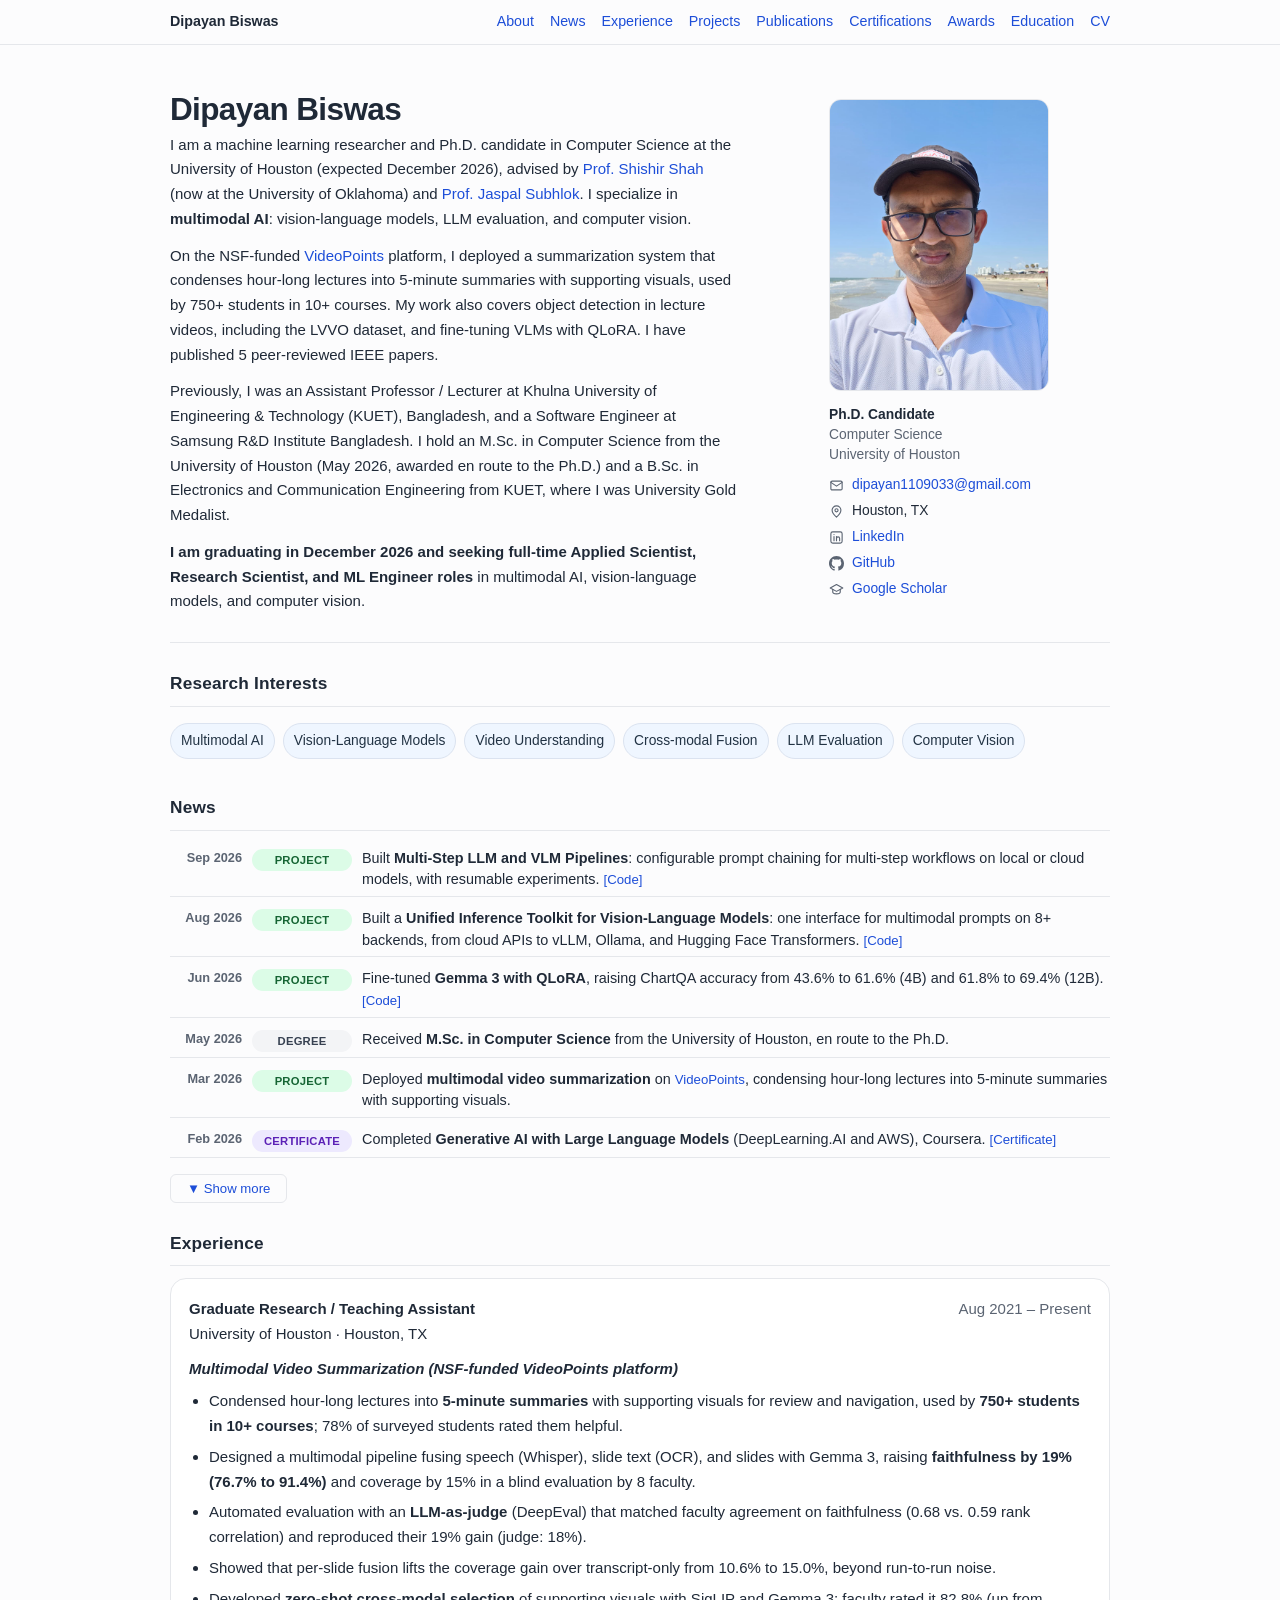
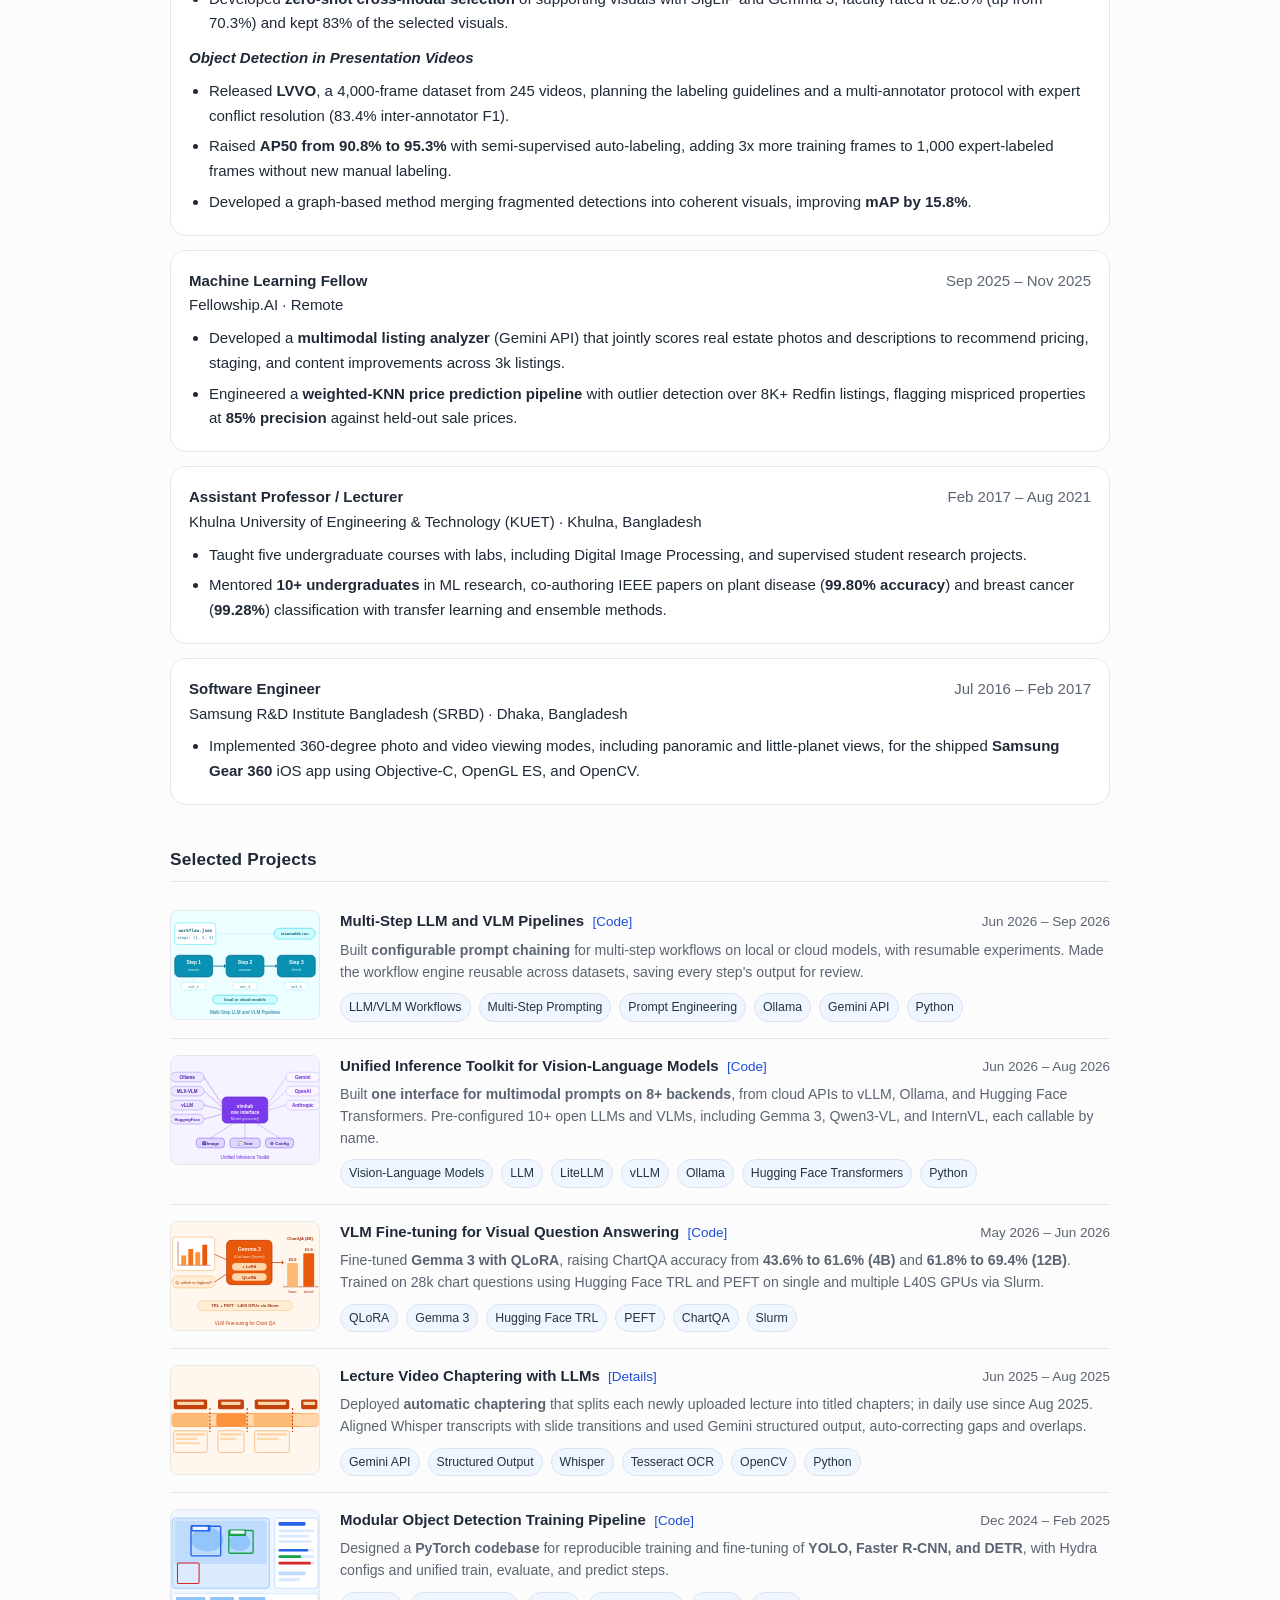
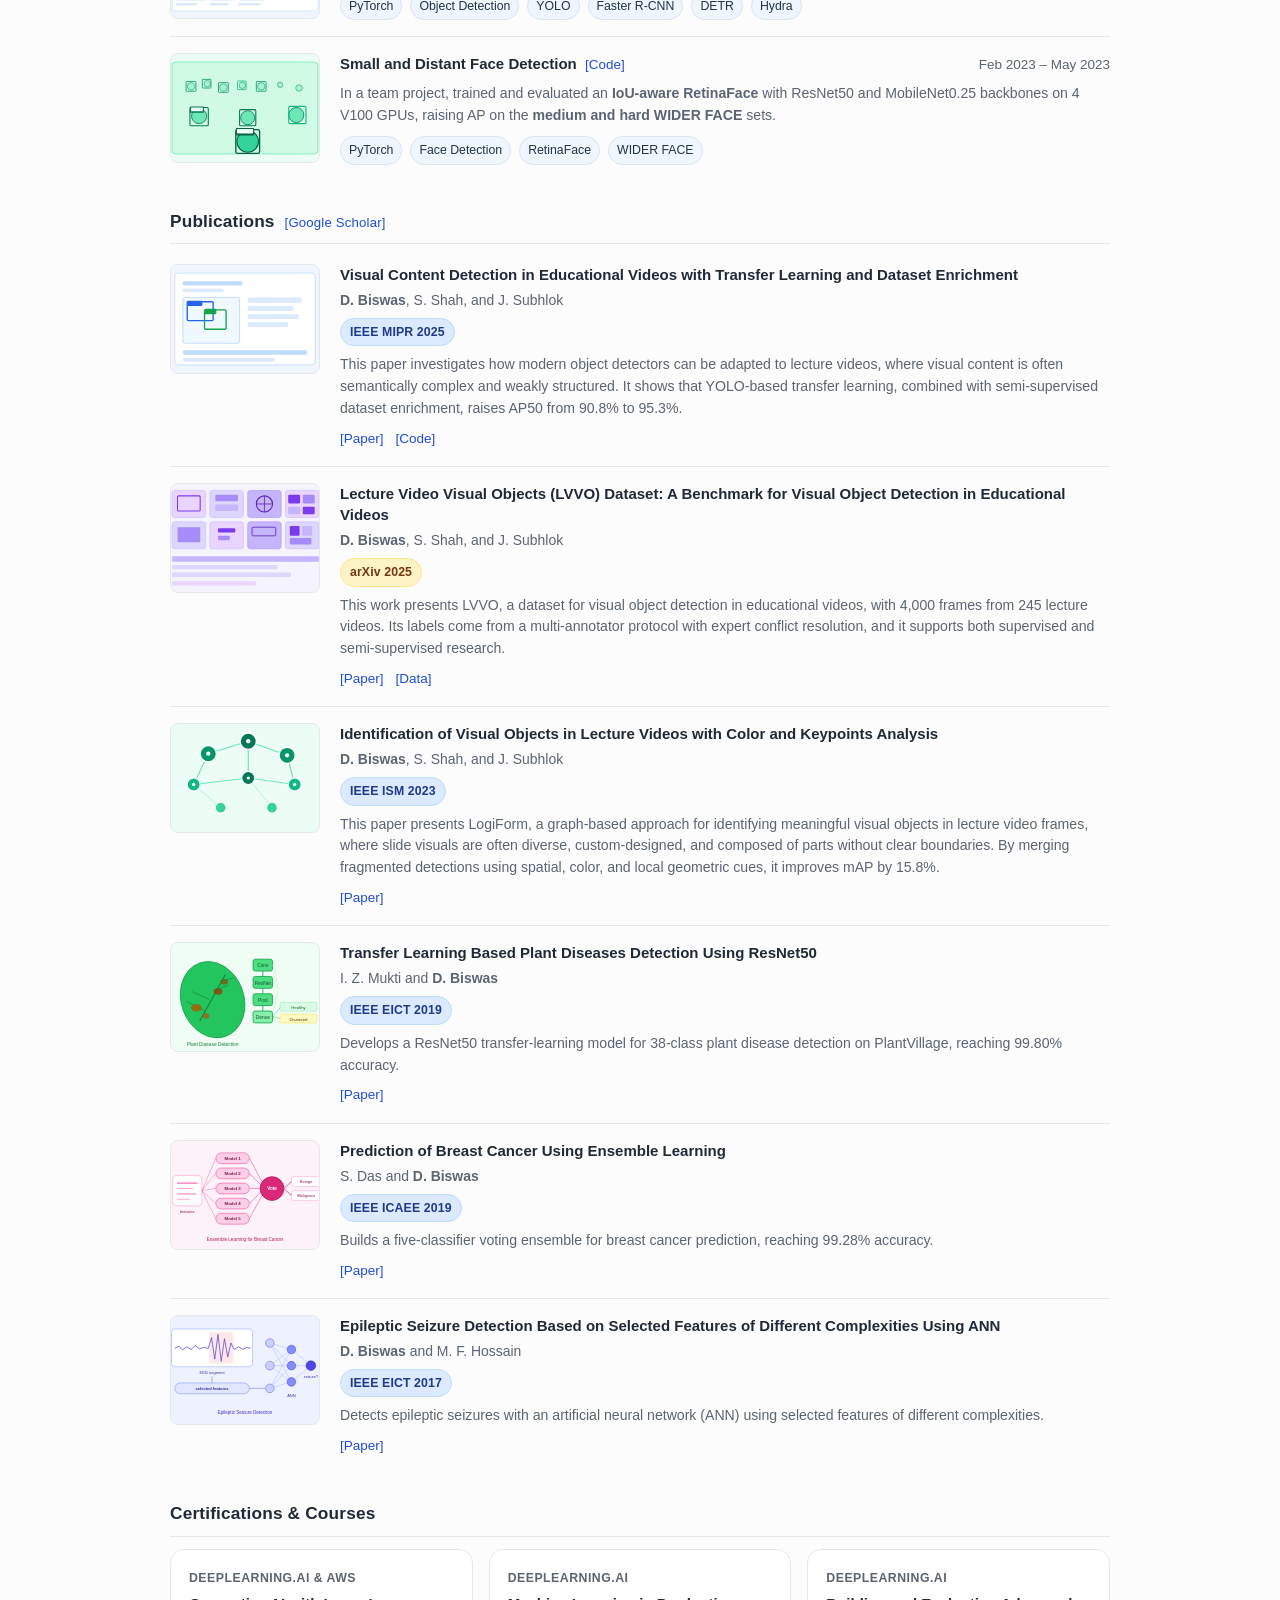
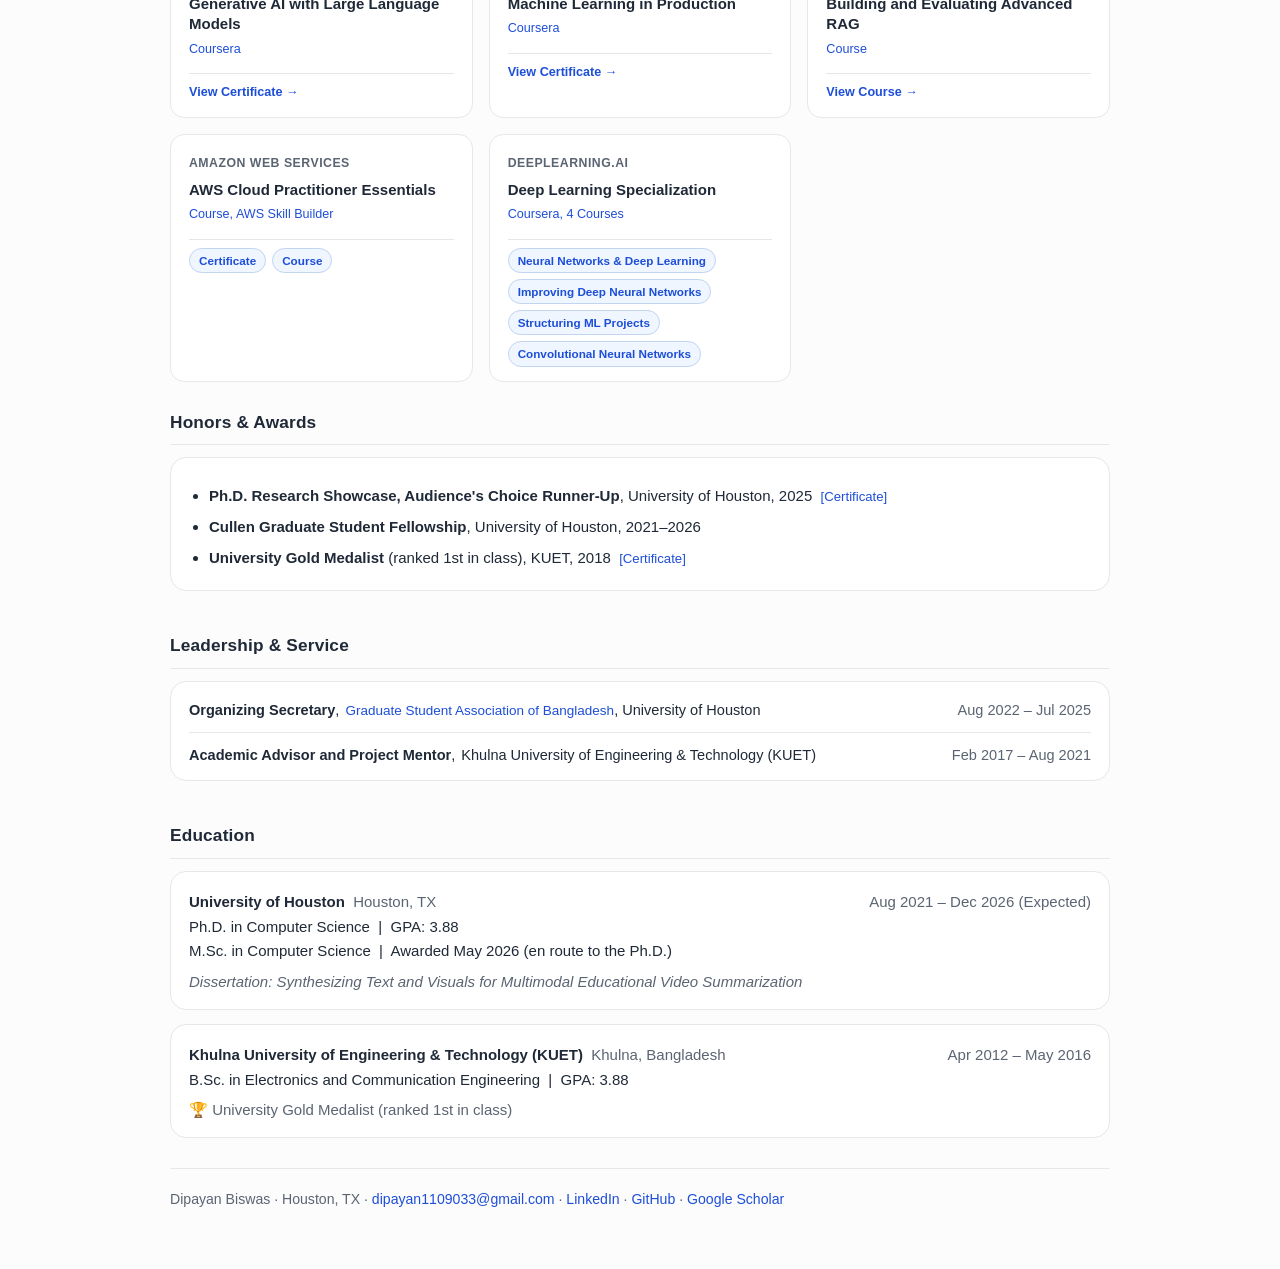
==== commit 0cda29bc: "Update resume PDF and enhance index.html layout with contact details and research interests" ====
--- a/index.html
+++ b/index.html
@@ -10,16 +10,18 @@
 <body>
   <nav>
     <div class="nav-inner">
-      <a href="#about">About</a>
-      <a href="#news">News</a>
-      <a href="#experience">Experience</a>
-      <a href="#projects">Projects</a>
-      <a href="#publications">Publications</a>
-      <a href="#certifications">Certifications</a>
-      <a href="#service">Service</a>
-      <a href="#honors">Awards</a>
-      <a href="#education">Education</a>
-      <a href="assets/Dipayan_Biswas_Resume.pdf" target="_blank" rel="noopener">CV</a>
+      <a href="#about" class="nav-name">Dipayan Biswas</a>
+      <div class="nav-links">
+        <a href="#about">About</a>
+        <a href="#news">News</a>
+        <a href="#experience">Experience</a>
+        <a href="#projects">Projects</a>
+        <a href="#publications">Publications</a>
+        <a href="#certifications">Certifications</a>
+        <a href="#honors">Awards</a>
+        <a href="#education">Education</a>
+        <a href="assets/Dipayan_Biswas_Resume.pdf" target="_blank" rel="noopener">CV</a>
+      </div>
     </div>
   </nav>
 
@@ -39,18 +41,50 @@
         <p>
           <strong>I am graduating in December 2026 and seeking full-time Applied Scientist, Research Scientist, and ML Engineer roles</strong> in multimodal AI, vision-language models, and computer vision.
         </p>
-        <div class="links">
-          <a href="mailto:dipayan1109033@gmail.com">Email</a>
-          <a href="https://linkedin.com/in/dbiswas33" target="_blank" rel="noopener">LinkedIn</a>
-          <a href="assets/Dipayan_Biswas_Resume.pdf" target="_blank" rel="noopener">CV</a>
-          <a href="https://github.com/dbiswas55" target="_blank" rel="noopener">GitHub</a>
-          <a href="https://scholar.google.com/citations?user=ABYZTxMAAAAJ" target="_blank" rel="noopener">Google Scholar</a>
-        </div>
       </div>
       <div class="photo">
         <img src="assets/photo.jpeg" alt="Dipayan Biswas" />
+        <div class="contact">
+          <div class="contact-role">Ph.D. Candidate</div>
+          <div class="contact-org">Computer Science<br />University of Houston</div>
+          <ul class="contact-list">
+            <li>
+              <svg viewBox="0 0 24 24" fill="none" stroke="currentColor" stroke-width="1.8" stroke-linecap="round" stroke-linejoin="round" aria-hidden="true"><rect x="3" y="5" width="18" height="14" rx="2"/><path d="m3 7 9 6 9-6"/></svg>
+              <a href="mailto:dipayan1109033@gmail.com">dipayan1109033@gmail.com</a>
+            </li>
+            <li>
+              <svg viewBox="0 0 24 24" fill="none" stroke="currentColor" stroke-width="1.8" stroke-linecap="round" stroke-linejoin="round" aria-hidden="true"><path d="M12 21s-7-6.2-7-11a7 7 0 0 1 14 0c0 4.8-7 11-7 11z"/><circle cx="12" cy="10" r="2.5"/></svg>
+              <span>Houston, TX</span>
+            </li>
+            <li>
+              <svg viewBox="0 0 24 24" fill="none" stroke="currentColor" stroke-width="1.8" stroke-linecap="round" stroke-linejoin="round" aria-hidden="true"><rect x="3" y="3" width="18" height="18" rx="3"/><path d="M8 10.5V17M8 7.2v.1M12 17v-6.5M12 13.5a2.5 2.5 0 0 1 5 0V17"/></svg>
+              <a href="https://linkedin.com/in/dbiswas33" target="_blank" rel="noopener">LinkedIn</a>
+            </li>
+            <li>
+              <svg viewBox="0 0 16 16" fill="currentColor" aria-hidden="true"><path d="M8 0C3.58 0 0 3.58 0 8c0 3.54 2.29 6.53 5.47 7.59.4.07.55-.17.55-.38 0-.19-.01-.82-.01-1.49-2.01.37-2.53-.49-2.69-.94-.09-.23-.48-.94-.82-1.13-.28-.15-.68-.52-.01-.53.63-.01 1.08.58 1.23.82.72 1.21 1.87.87 2.33.66.07-.52.28-.87.51-1.07-1.78-.2-3.64-.89-3.64-3.95 0-.87.31-1.59.82-2.15-.08-.2-.36-1.02.08-2.12 0 0 .67-.21 2.2.82.64-.18 1.32-.27 2-.27.68 0 1.36.09 2 .27 1.53-1.04 2.2-.82 2.2-.82.44 1.1.16 1.92.08 2.12.51.56.82 1.27.82 2.15 0 3.07-1.87 3.75-3.65 3.95.29.25.54.73.54 1.48 0 1.07-.01 1.93-.01 2.2 0 .21.15.46.55.38A8.013 8.013 0 0 0 16 8c0-4.42-3.58-8-8-8z"/></svg>
+              <a href="https://github.com/dbiswas55" target="_blank" rel="noopener">GitHub</a>
+            </li>
+            <li>
+              <svg viewBox="0 0 24 24" fill="none" stroke="currentColor" stroke-width="1.8" stroke-linecap="round" stroke-linejoin="round" aria-hidden="true"><path d="M2 9.5 12 4l10 5.5L12 15z"/><path d="M6 11.7V16c0 1.5 2.7 3 6 3s6-1.5 6-3v-4.3"/></svg>
+              <a href="https://scholar.google.com/citations?user=ABYZTxMAAAAJ" target="_blank" rel="noopener">Google Scholar</a>
+            </li>
+          </ul>
+        </div>
       </div>
     </header>
+
+    <!-- RESEARCH INTERESTS -->
+    <section id="research">
+      <h2>Research Interests</h2>
+      <div class="chips" style="padding: 4px 0 8px;">
+        <span class="chip">Multimodal AI</span>
+        <span class="chip">Vision-Language Models</span>
+        <span class="chip">Video Understanding</span>
+        <span class="chip">Cross-modal Fusion</span>
+        <span class="chip">LLM Evaluation</span>
+        <span class="chip">Computer Vision</span>
+      </div>
+    </section>
 
     <!-- NEWS -->
     <section id="news">
@@ -59,7 +93,7 @@
         <li data-index="0">
           <span class="news-date">Sep 2026</span>
           <span class="news-tag tag-project">Project</span>
-          <span class="news-text">Built a <strong>Multi-Step Workflow Framework for LLMs and VLMs</strong>, with configurable prompt chaining on local or cloud models and resumable experiments. <a href="https://github.com/dbiswas55/vlmflow" target="_blank" rel="noopener" class="section-link">[Code]</a></span>
+          <span class="news-text">Built <strong>Multi-Step LLM and VLM Pipelines</strong>: configurable prompt chaining for multi-step workflows on local or cloud models, with resumable experiments. <a href="https://github.com/dbiswas55/vlmflow" target="_blank" rel="noopener" class="section-link">[Code]</a></span>
         </li>
         <li data-index="1">
           <span class="news-date">Aug 2026</span>
@@ -148,19 +182,6 @@
         </li>
       </ul>
       <button class="news-toggle" id="news-toggle" onclick="toggleNews()">&#9660;&nbsp;Show more</button>
-    </section>
-
-    <!-- RESEARCH INTERESTS -->
-    <section id="research">
-      <h2>Research Interests</h2>
-      <div class="chips" style="padding: 4px 0 8px;">
-        <span class="chip">Multimodal AI</span>
-        <span class="chip">Computer Vision</span>
-        <span class="chip">Vision-Language Models</span>
-        <span class="chip">Multimodal Video Summarization</span>
-        <span class="chip">LLM Evaluation</span>
-        <span class="chip">Object Detection</span>
-      </div>
     </section>
 
     <!-- EXPERIENCE -->
@@ -239,6 +260,27 @@
 
       <div class="proj-card">
         <div class="proj-thumb">
+          <img src="assets/images/projects/vlm_workflow.svg" alt="Multi-Step LLM and VLM Pipelines" />
+        </div>
+        <div class="proj-body">
+          <div class="proj-head">
+            <span class="proj-title">Multi-Step LLM and VLM Pipelines &nbsp;<a href="https://github.com/dbiswas55/vlmflow" target="_blank" rel="noopener" class="inline-link">[Code]</a></span>
+            <span class="meta proj-date">Jun 2026 &ndash; Sep 2026</span>
+          </div>
+          <p class="pub-desc">Built <strong>configurable prompt chaining</strong> for multi-step workflows on local or cloud models, with resumable experiments. Made the workflow engine reusable across datasets, saving every step's output for review.</p>
+          <div class="chips proj-chips">
+            <span class="chip">LLM/VLM Workflows</span>
+            <span class="chip">Multi-Step Prompting</span>
+            <span class="chip">Prompt Engineering</span>
+            <span class="chip">Ollama</span>
+            <span class="chip">Gemini API</span>
+            <span class="chip">Python</span>
+          </div>
+        </div>
+      </div>
+
+      <div class="proj-card">
+        <div class="proj-thumb">
           <img src="assets/images/projects/vlm_inference.svg" alt="Unified Inference Toolkit for Vision-Language Models" />
         </div>
         <div class="proj-body">
@@ -261,27 +303,6 @@
 
       <div class="proj-card">
         <div class="proj-thumb">
-          <img src="assets/images/projects/vlm_workflow.svg" alt="Multi-Step Workflow Framework for LLMs and VLMs" />
-        </div>
-        <div class="proj-body">
-          <div class="proj-head">
-            <span class="proj-title">Multi-Step Workflow Framework for LLMs and VLMs &nbsp;<a href="https://github.com/dbiswas55/vlmflow" target="_blank" rel="noopener" class="inline-link">[Code]</a></span>
-            <span class="meta proj-date">Jun 2026 &ndash; Sep 2026</span>
-          </div>
-          <p class="pub-desc">Built <strong>configurable prompt chaining</strong> for multi-step workflows on local or cloud models, with resumable experiments. Made the workflow engine reusable across datasets, saving every step's output for review.</p>
-          <div class="chips proj-chips">
-            <span class="chip">LLM/VLM Workflows</span>
-            <span class="chip">Multi-Step Prompting</span>
-            <span class="chip">Prompt Engineering</span>
-            <span class="chip">Ollama</span>
-            <span class="chip">Gemini API</span>
-            <span class="chip">Python</span>
-          </div>
-        </div>
-      </div>
-
-      <div class="proj-card">
-        <div class="proj-thumb">
           <img src="assets/images/projects/vlm_finetuning.svg" alt="VLM Fine-tuning for Visual Question Answering" />
         </div>
         <div class="proj-body">
@@ -593,7 +614,7 @@
     </section>
 
     <footer>
-      Dipayan Biswas &middot; Houston, TX &middot; <a href="mailto:dipayan1109033@gmail.com">dipayan1109033@gmail.com</a> &middot; <a href="https://linkedin.com/in/dbiswas33" target="_blank" rel="noopener">LinkedIn</a> &middot; <a href="https://github.com/dbiswas55" target="_blank" rel="noopener">GitHub</a>
+      Dipayan Biswas &middot; Houston, TX &middot; <a href="mailto:dipayan1109033@gmail.com">dipayan1109033@gmail.com</a> &middot; <a href="https://linkedin.com/in/dbiswas33" target="_blank" rel="noopener">LinkedIn</a> &middot; <a href="https://github.com/dbiswas55" target="_blank" rel="noopener">GitHub</a> &middot; <a href="https://scholar.google.com/citations?user=ABYZTxMAAAAJ" target="_blank" rel="noopener">Google Scholar</a>
     </footer>
   </div>
   <script>
--- a/style.css
+++ b/style.css
@@ -44,17 +44,10 @@
   margin-bottom: 14px;
 }
 .intro p { margin: 0 0 12px; }
-.links {
-  display: flex;
-  flex-wrap: wrap;
-  gap: 10px 14px;
-  margin-top: 10px;
-  font-size: 0.98rem;
-}
 .photo {
   display: flex;
-  justify-content: center;
-  align-items: flex-start;
+  flex-direction: column;
+  align-items: center;
   padding-top: 8px;
 }
 .photo img {
@@ -63,6 +56,29 @@
   border-radius: 12px;
   border: 1px solid var(--line);
   display: block;
+}
+/* ── Contact card under photo ── */
+.contact {
+  width: 220px;
+  margin-top: 14px;
+  font-size: 0.92rem;
+  line-height: 1.45;
+}
+.contact-role { font-weight: 700; }
+.contact-org { color: var(--muted); margin-bottom: 10px; }
+.contact-list { list-style: none; margin: 0; padding: 0; }
+.contact-list li {
+  display: flex;
+  align-items: center;
+  gap: 8px;
+  margin-bottom: 6px;
+  overflow-wrap: anywhere;
+}
+.contact-list svg {
+  width: 15px;
+  height: 15px;
+  flex-shrink: 0;
+  color: var(--muted);
 }
 nav {
   position: sticky;
@@ -77,9 +93,21 @@
   margin: 0 auto;
   padding: 10px 20px;
   display: flex;
-  flex-wrap: wrap;
+  justify-content: space-between;
+  align-items: center;
+  gap: 6px 24px;
+  font-size: 0.95rem;
+}
+.nav-name {
+  font-weight: 700;
+  color: var(--text);
+  white-space: nowrap;
+}
+.nav-links {
+  display: flex;
+  flex-wrap: wrap;
+  justify-content: flex-end;
   gap: 10px 16px;
-  font-size: 0.95rem;
 }
 section { padding-top: 26px; scroll-margin-top: 56px; }
 header { scroll-margin-top: 56px; }
@@ -427,10 +455,11 @@
 
 @media (max-width: 760px) {
   header { grid-template-columns: 1fr; }
-  .photo { justify-content: flex-start; }
+  .photo { align-items: flex-start; }
   h1 { font-size: 1.8rem; }
   .wrap { padding-left: 16px; padding-right: 16px; }
-  .nav-inner { padding-left: 16px; padding-right: 16px; }
+  .nav-inner { padding-left: 16px; padding-right: 16px; flex-direction: column; align-items: flex-start; }
+  .nav-links { justify-content: flex-start; }
   .news-list li { flex-wrap: wrap; gap: 4px; }
   .news-date { min-width: unset; }
   .pub-card { flex-direction: column; }
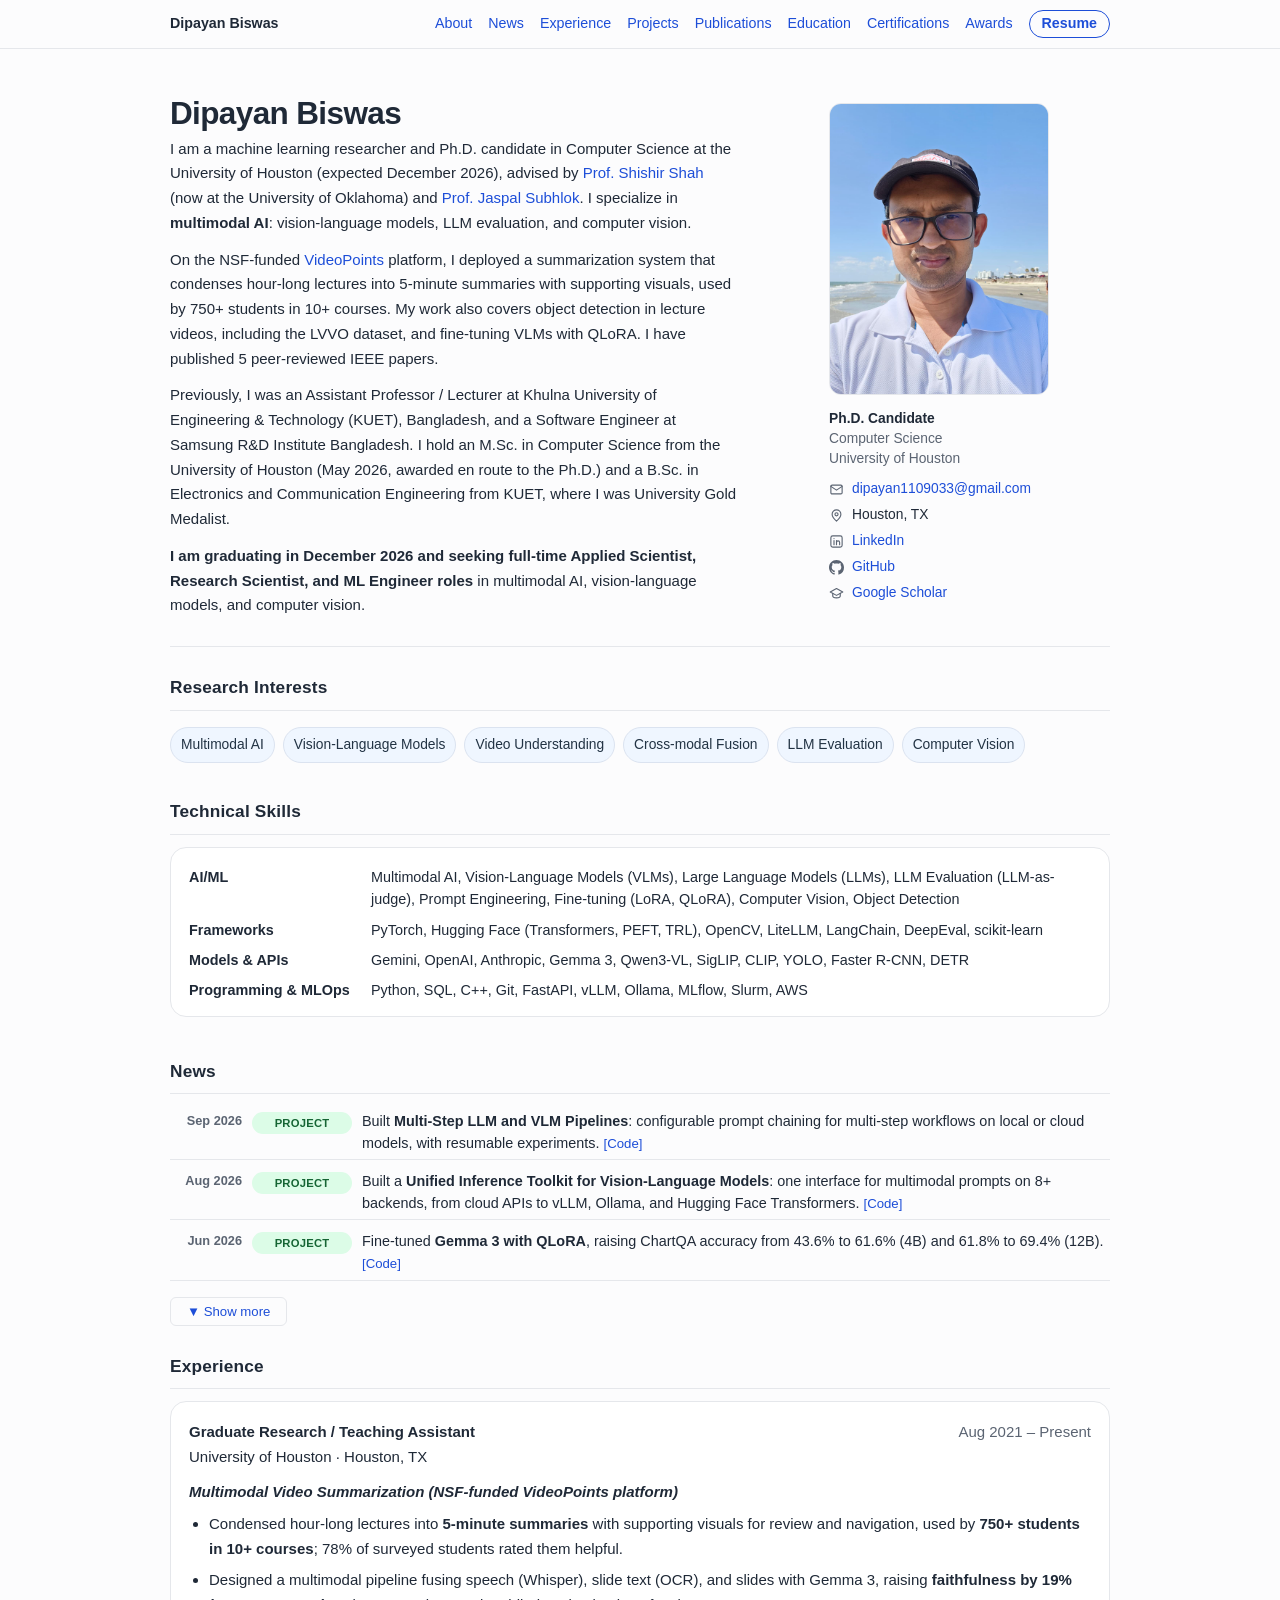
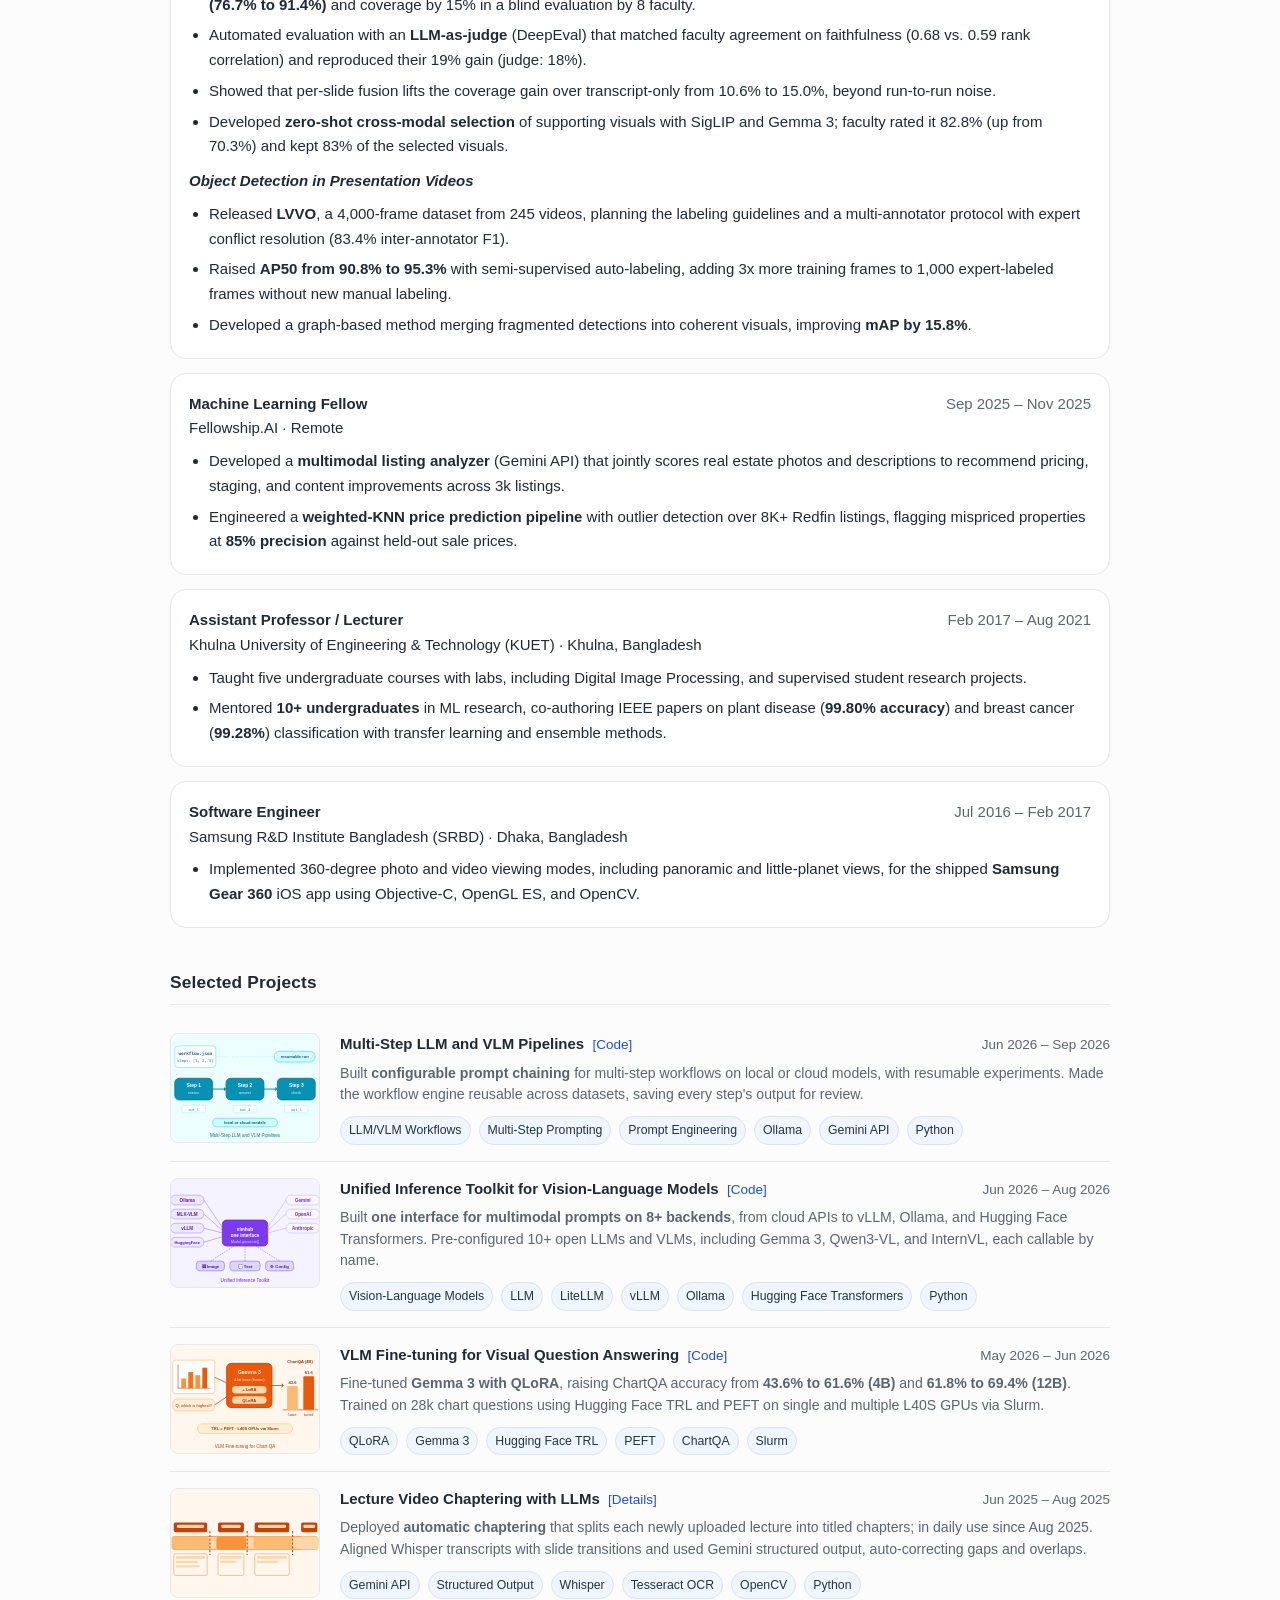
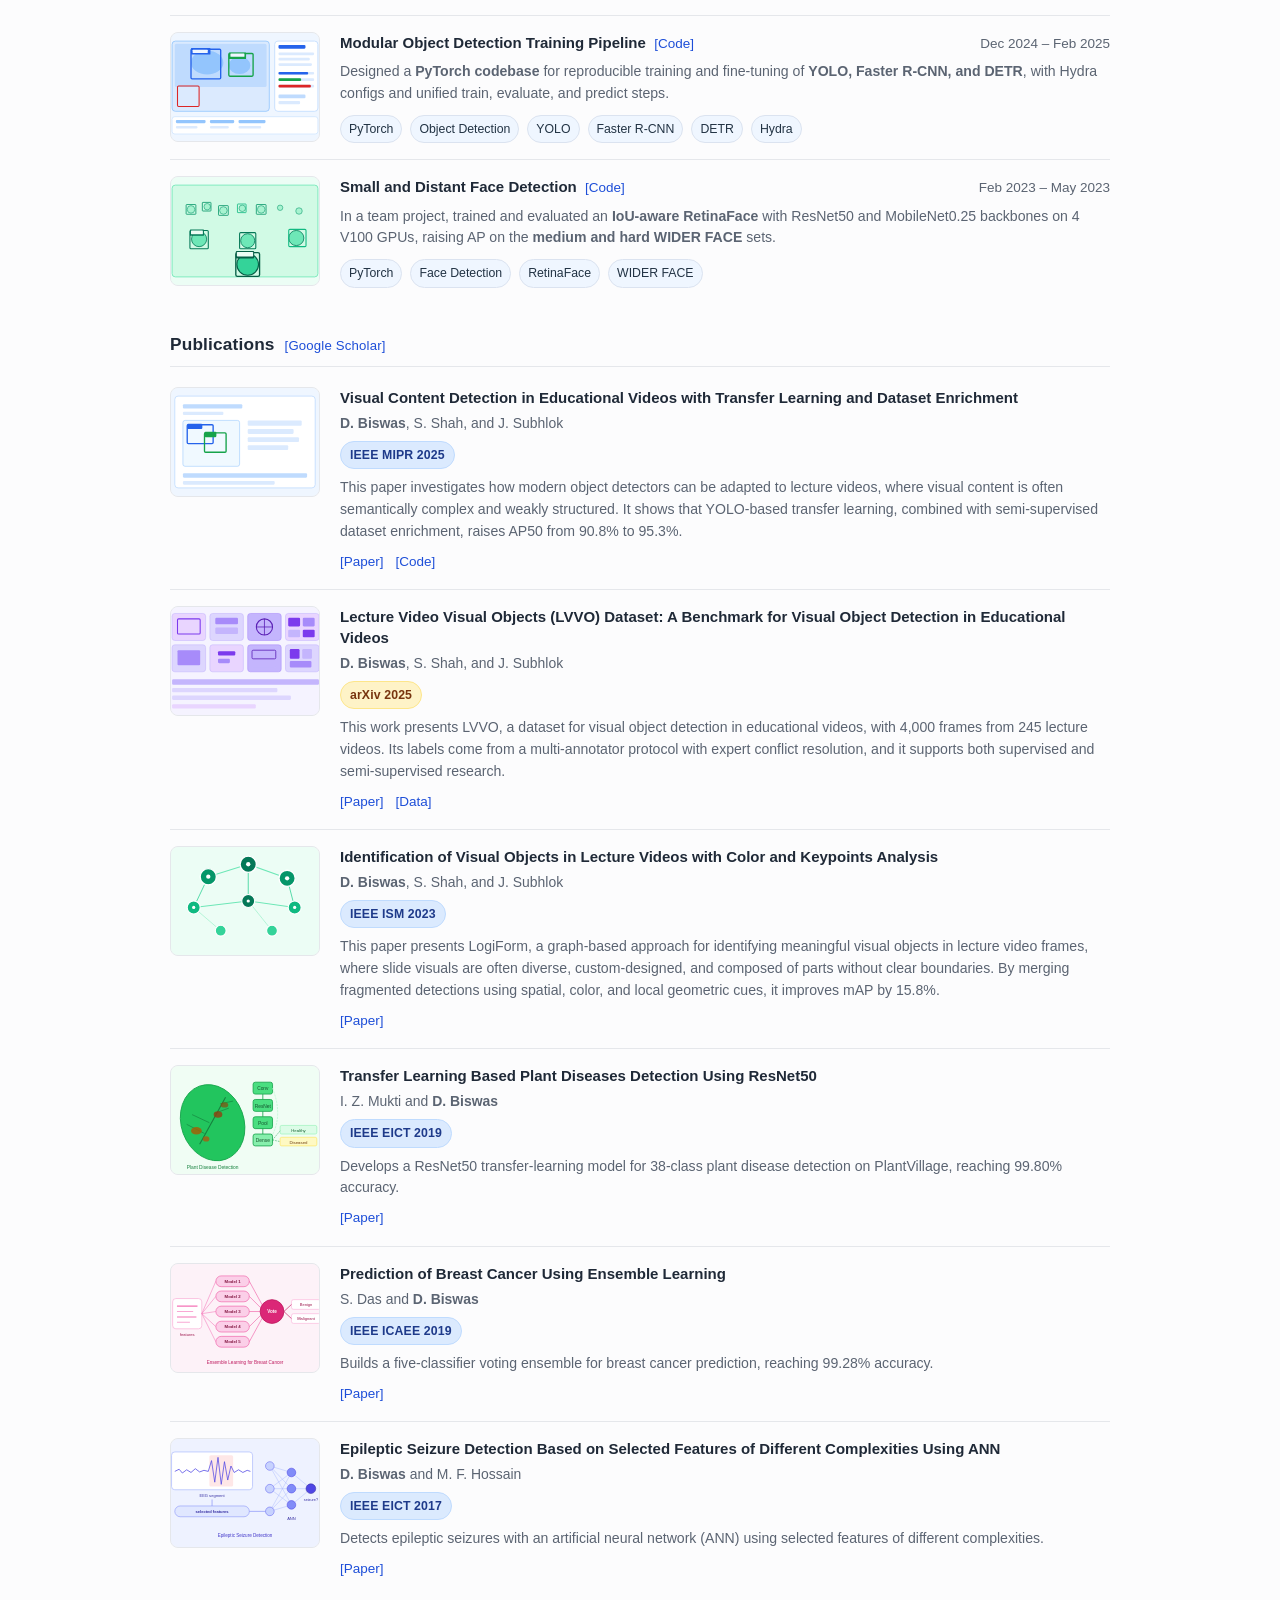
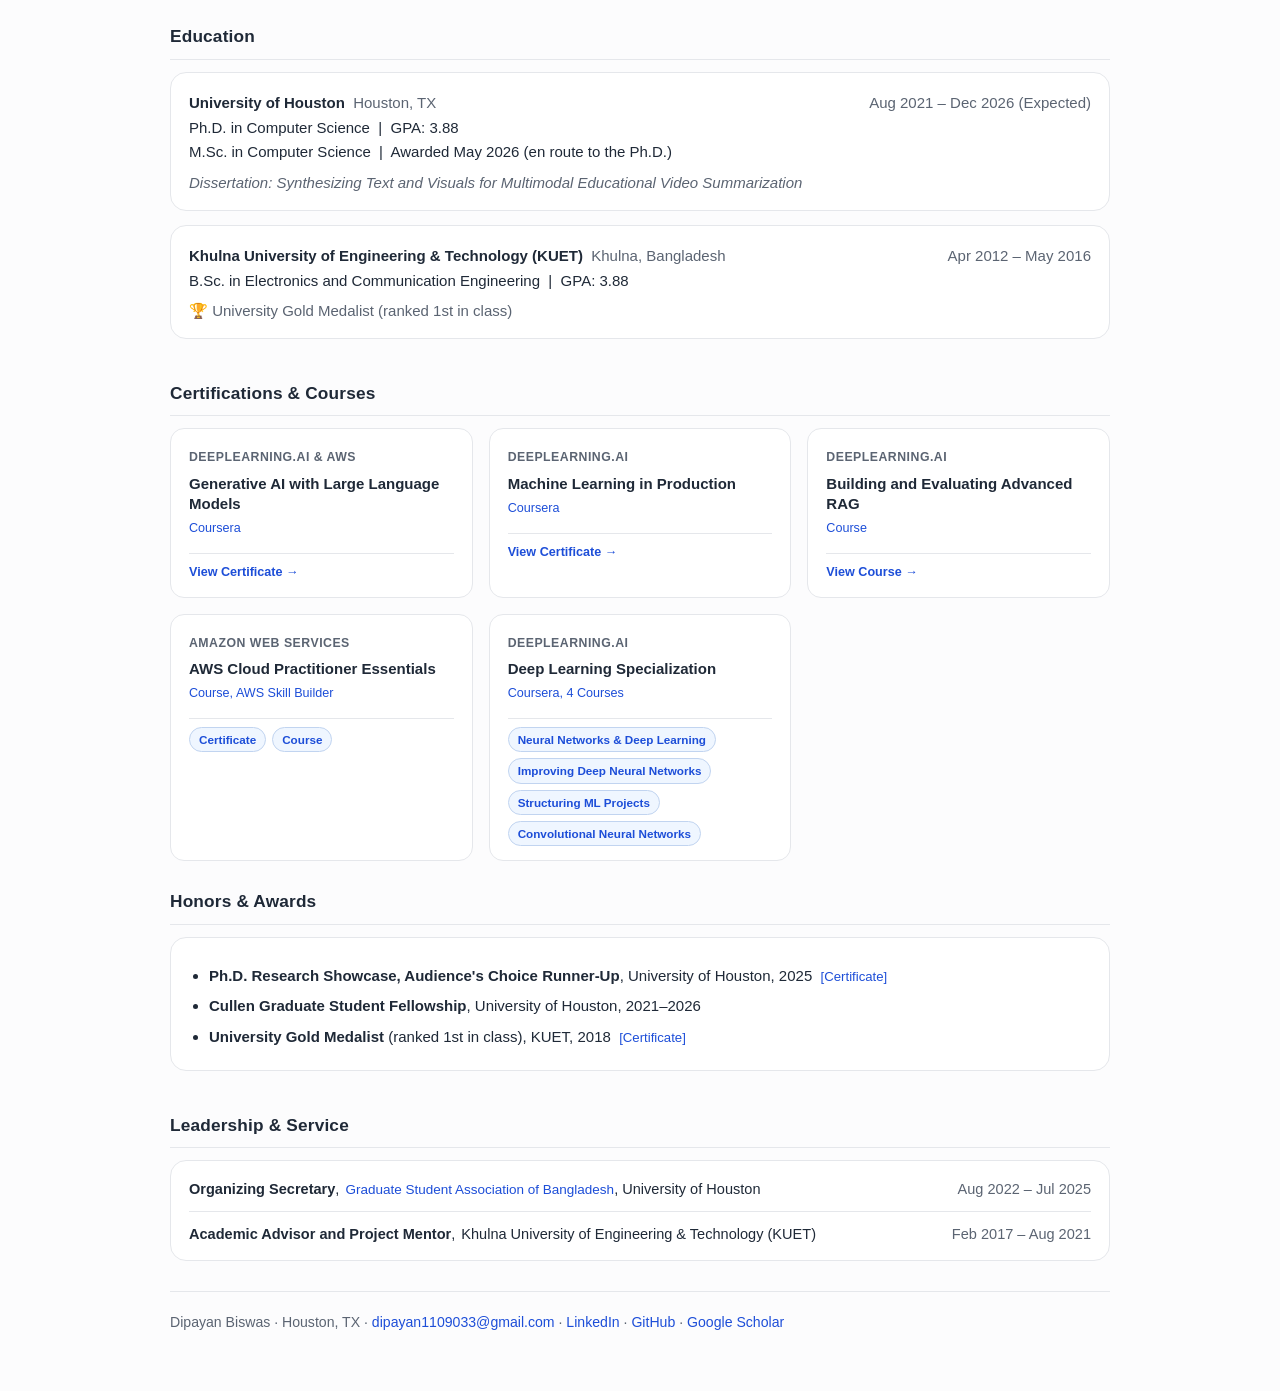
==== commit ae84475f: "Add favicon and enhance index.html with Open Graph meta tags and skills section" ====
--- a/index.html
+++ b/index.html
@@ -5,6 +5,13 @@
   <meta name="viewport" content="width=device-width, initial-scale=1.0" />
   <title>Dipayan Biswas | PhD Candidate, Multimodal AI &amp; Computer Vision</title>
   <meta name="description" content="Dipayan Biswas, PhD Candidate in Computer Science at the University of Houston. Multimodal AI, vision-language models, computer vision, and video understanding." />
+  <meta property="og:type" content="website" />
+  <meta property="og:url" content="https://dbiswas55.github.io/" />
+  <meta property="og:title" content="Dipayan Biswas | PhD Candidate, Multimodal AI &amp; Computer Vision" />
+  <meta property="og:description" content="Dipayan Biswas, PhD Candidate in Computer Science at the University of Houston. Multimodal AI, vision-language models, computer vision, and video understanding." />
+  <meta property="og:image" content="https://dbiswas55.github.io/assets/photo.jpeg" />
+  <meta name="twitter:card" content="summary" />
+  <link rel="icon" href="assets/favicon.svg" type="image/svg+xml" />
   <link rel="stylesheet" href="style.css" />
 </head>
 <body>
@@ -17,10 +24,10 @@
         <a href="#experience">Experience</a>
         <a href="#projects">Projects</a>
         <a href="#publications">Publications</a>
+        <a href="#education">Education</a>
         <a href="#certifications">Certifications</a>
         <a href="#honors">Awards</a>
-        <a href="#education">Education</a>
-        <a href="assets/Dipayan_Biswas_Resume.pdf" target="_blank" rel="noopener">CV</a>
+        <a href="assets/Dipayan_Biswas_Resume.pdf" target="_blank" rel="noopener" class="nav-resume">Resume</a>
       </div>
     </div>
   </nav>
@@ -86,6 +93,19 @@
       </div>
     </section>
 
+    <!-- SKILLS -->
+    <section id="skills">
+      <h2>Technical Skills</h2>
+      <div class="card">
+        <div class="skills-list">
+          <div class="skill-row"><span class="skill-cat">AI/ML</span><span>Multimodal AI, Vision-Language Models (VLMs), Large Language Models (LLMs), LLM Evaluation (LLM-as-judge), Prompt Engineering, Fine-tuning (LoRA, QLoRA), Computer Vision, Object Detection</span></div>
+          <div class="skill-row"><span class="skill-cat">Frameworks</span><span>PyTorch, Hugging Face (Transformers, PEFT, TRL), OpenCV, LiteLLM, LangChain, DeepEval, scikit-learn</span></div>
+          <div class="skill-row"><span class="skill-cat">Models &amp; APIs</span><span>Gemini, OpenAI, Anthropic, Gemma 3, Qwen3-VL, SigLIP, CLIP, YOLO, Faster R-CNN, DETR</span></div>
+          <div class="skill-row"><span class="skill-cat">Programming &amp; MLOps</span><span>Python, SQL, C++, Git, FastAPI, vLLM, Ollama, MLflow, Slurm, AWS</span></div>
+        </div>
+      </div>
+    </section>
+
     <!-- NEWS -->
     <section id="news">
       <h2>News</h2>
@@ -105,17 +125,17 @@
           <span class="news-tag tag-project">Project</span>
           <span class="news-text">Fine-tuned <strong>Gemma 3 with QLoRA</strong>, raising ChartQA accuracy from 43.6% to 61.6% (4B) and 61.8% to 69.4% (12B). <a href="https://github.com/dbiswas55/vlm-qlora-finetuning" target="_blank" rel="noopener" class="section-link">[Code]</a></span>
         </li>
-        <li data-index="3">
+        <li data-index="3" class="news-hidden">
           <span class="news-date">May 2026</span>
           <span class="news-tag tag-misc">Degree</span>
           <span class="news-text">Received <strong>M.Sc. in Computer Science</strong> from the University of Houston, en route to the Ph.D.</span>
         </li>
-        <li data-index="4">
+        <li data-index="4" class="news-hidden">
           <span class="news-date">Mar 2026</span>
           <span class="news-tag tag-project">Project</span>
           <span class="news-text">Deployed <strong>multimodal video summarization</strong> on <a href="https://videopoints.org" target="_blank" rel="noopener" class="section-link">VideoPoints</a>, condensing hour-long lectures into 5-minute summaries with supporting visuals.</span>
         </li>
-        <li data-index="5">
+        <li data-index="5" class="news-hidden">
           <span class="news-date">Feb 2026</span>
           <span class="news-tag tag-cert">Certificate</span>
           <span class="news-text">Completed <strong>Generative AI with Large Language Models</strong> (DeepLearning.AI and AWS), Coursera. <a href="https://www.coursera.org/account/accomplishments/verify/81IALDZGU7AP" target="_blank" rel="noopener" class="section-link">[Certificate]</a></span>
@@ -493,6 +513,32 @@
       </div>
     </section>
 
+    <!-- EDUCATION -->
+    <section id="education">
+      <h2>Education</h2>
+      <div class="card">
+        <div class="item-head">
+          <div>
+            <div class="role">University of Houston &nbsp;<span class="meta" style="font-weight:400">Houston, TX</span></div>
+            <div>Ph.D. in Computer Science &nbsp;&vert;&nbsp; GPA: 3.88</div>
+            <div>M.Sc. in Computer Science &nbsp;&vert;&nbsp; Awarded May 2026 (en route to the Ph.D.)</div>
+          </div>
+          <div class="meta">Aug 2021 &ndash; Dec 2026 (Expected)</div>
+        </div>
+        <div class="meta" style="margin-top:4px"><em>Dissertation: Synthesizing Text and Visuals for Multimodal Educational Video Summarization</em></div>
+      </div>
+      <div class="card">
+        <div class="item-head">
+          <div>
+            <div class="role">Khulna University of Engineering &amp; Technology (KUET) &nbsp;<span class="meta" style="font-weight:400">Khulna, Bangladesh</span></div>
+            <div>B.Sc. in Electronics and Communication Engineering &nbsp;&vert;&nbsp; GPA: 3.88</div>
+          </div>
+          <div class="meta">Apr 2012 &ndash; May 2016</div>
+        </div>
+        <div class="meta" style="margin-top:4px">&#127942; University Gold Medalist (ranked 1st in class)</div>
+      </div>
+    </section>
+
     <!-- CERTIFICATIONS & COURSES -->
     <section id="certifications">
       <h2>Certifications &amp; Courses</h2>
@@ -584,32 +630,6 @@
           </div>
 
         </div>
-      </div>
-    </section>
-
-    <!-- EDUCATION -->
-    <section id="education">
-      <h2>Education</h2>
-      <div class="card">
-        <div class="item-head">
-          <div>
-            <div class="role">University of Houston &nbsp;<span class="meta" style="font-weight:400">Houston, TX</span></div>
-            <div>Ph.D. in Computer Science &nbsp;&vert;&nbsp; GPA: 3.88</div>
-            <div>M.Sc. in Computer Science &nbsp;&vert;&nbsp; Awarded May 2026 (en route to the Ph.D.)</div>
-          </div>
-          <div class="meta">Aug 2021 &ndash; Dec 2026 (Expected)</div>
-        </div>
-        <div class="meta" style="margin-top:4px"><em>Dissertation: Synthesizing Text and Visuals for Multimodal Educational Video Summarization</em></div>
-      </div>
-      <div class="card">
-        <div class="item-head">
-          <div>
-            <div class="role">Khulna University of Engineering &amp; Technology (KUET) &nbsp;<span class="meta" style="font-weight:400">Khulna, Bangladesh</span></div>
-            <div>B.Sc. in Electronics and Communication Engineering &nbsp;&vert;&nbsp; GPA: 3.88</div>
-          </div>
-          <div class="meta">Apr 2012 &ndash; May 2016</div>
-        </div>
-        <div class="meta" style="margin-top:4px">&#127942; University Gold Medalist (ranked 1st in class)</div>
       </div>
     </section>
 
--- a/style.css
+++ b/style.css
@@ -107,8 +107,31 @@
   display: flex;
   flex-wrap: wrap;
   justify-content: flex-end;
+  align-items: center;
   gap: 10px 16px;
 }
+.nav-resume {
+  padding: 1px 12px;
+  border: 1px solid var(--accent);
+  border-radius: 999px;
+  font-weight: 600;
+}
+.nav-resume:hover {
+  background: var(--accent);
+  color: #fff;
+  text-decoration: none;
+}
+
+/* ── Technical skills ── */
+.skills-list { display: flex; flex-direction: column; gap: 8px; }
+.skill-row {
+  display: grid;
+  grid-template-columns: 170px 1fr;
+  gap: 12px;
+  font-size: 0.96rem;
+  line-height: 1.55;
+}
+.skill-cat { font-weight: 700; }
 section { padding-top: 26px; scroll-margin-top: 56px; }
 header { scroll-margin-top: 56px; }
 h2 {
@@ -453,6 +476,10 @@
   font-size: 0.82rem;
 }
 
+@media (max-width: 900px) {
+  .nav-inner { font-size: 0.9rem; }
+  .nav-links { gap: 8px 12px; }
+}
 @media (max-width: 760px) {
   header { grid-template-columns: 1fr; }
   .photo { align-items: flex-start; }
@@ -460,6 +487,7 @@
   .wrap { padding-left: 16px; padding-right: 16px; }
   .nav-inner { padding-left: 16px; padding-right: 16px; flex-direction: column; align-items: flex-start; }
   .nav-links { justify-content: flex-start; }
+  .skill-row { grid-template-columns: 1fr; gap: 2px; }
   .news-list li { flex-wrap: wrap; gap: 4px; }
   .news-date { min-width: unset; }
   .pub-card { flex-direction: column; }
